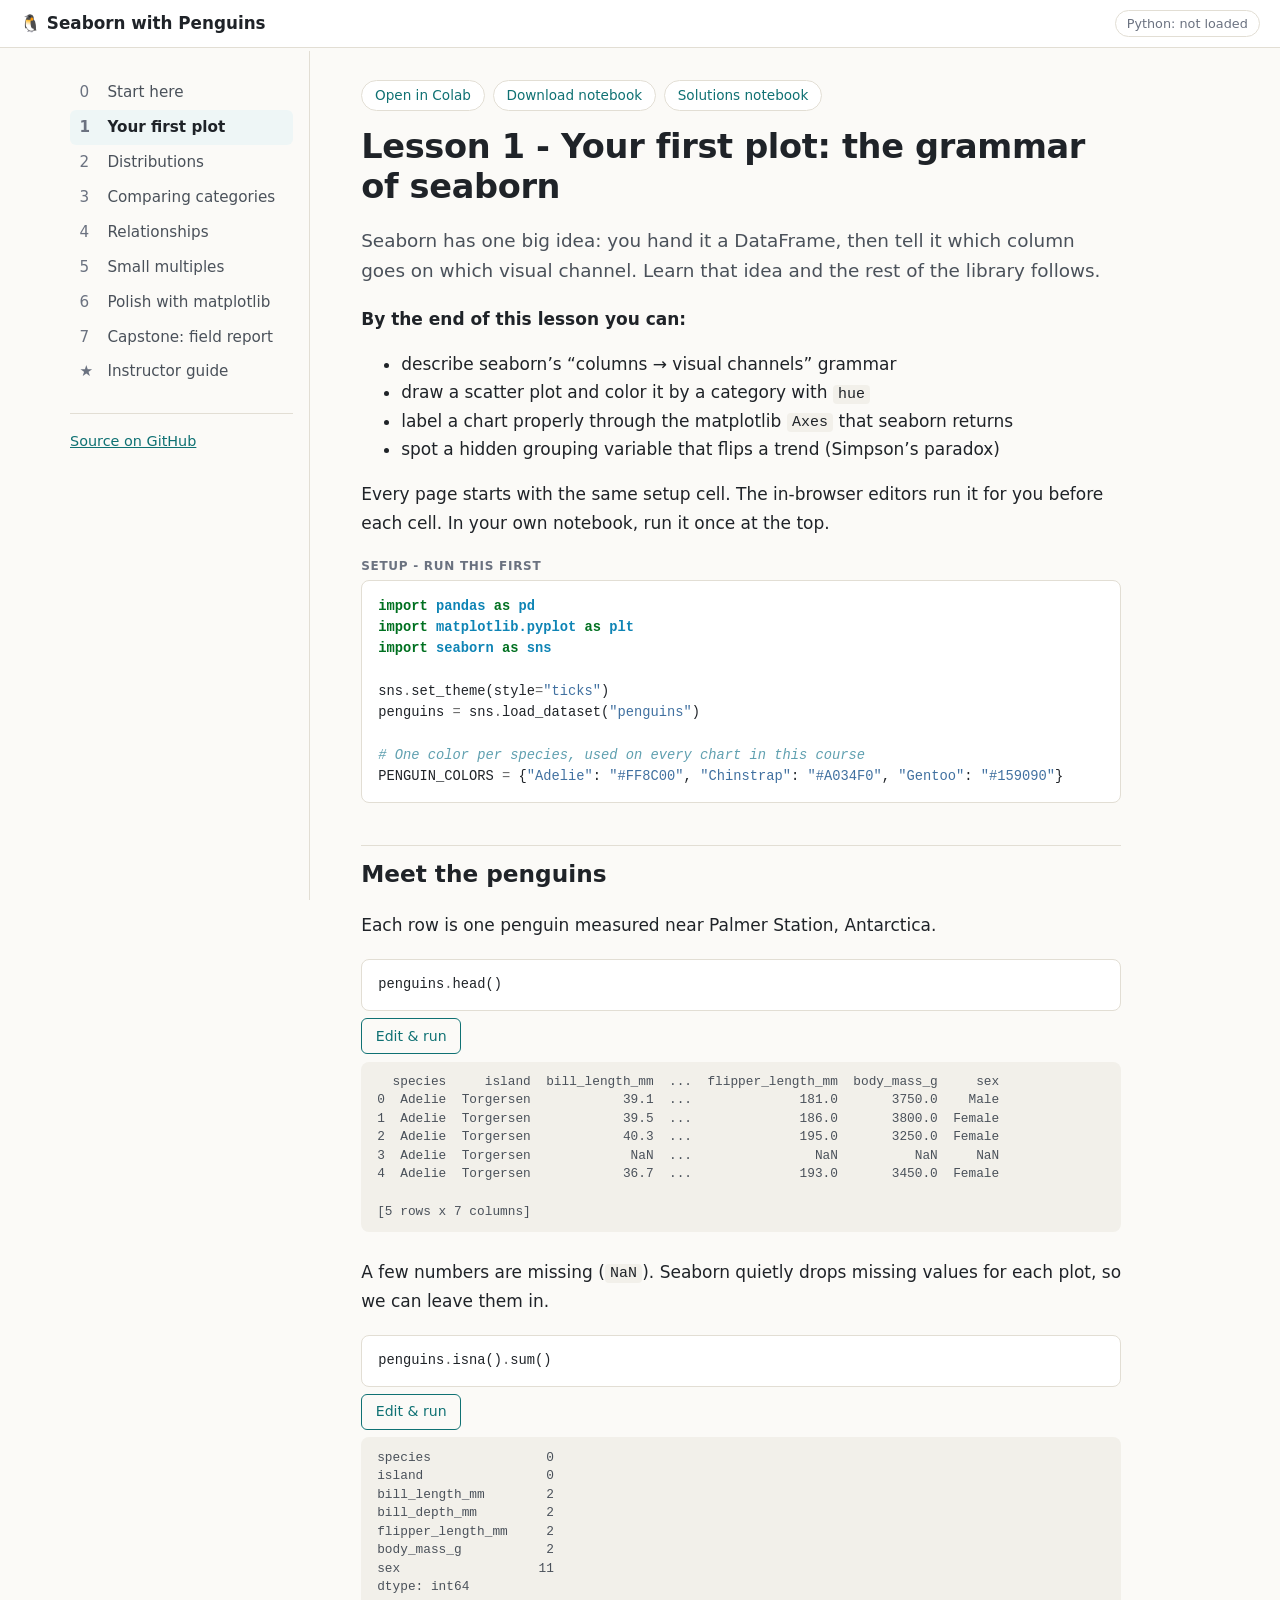
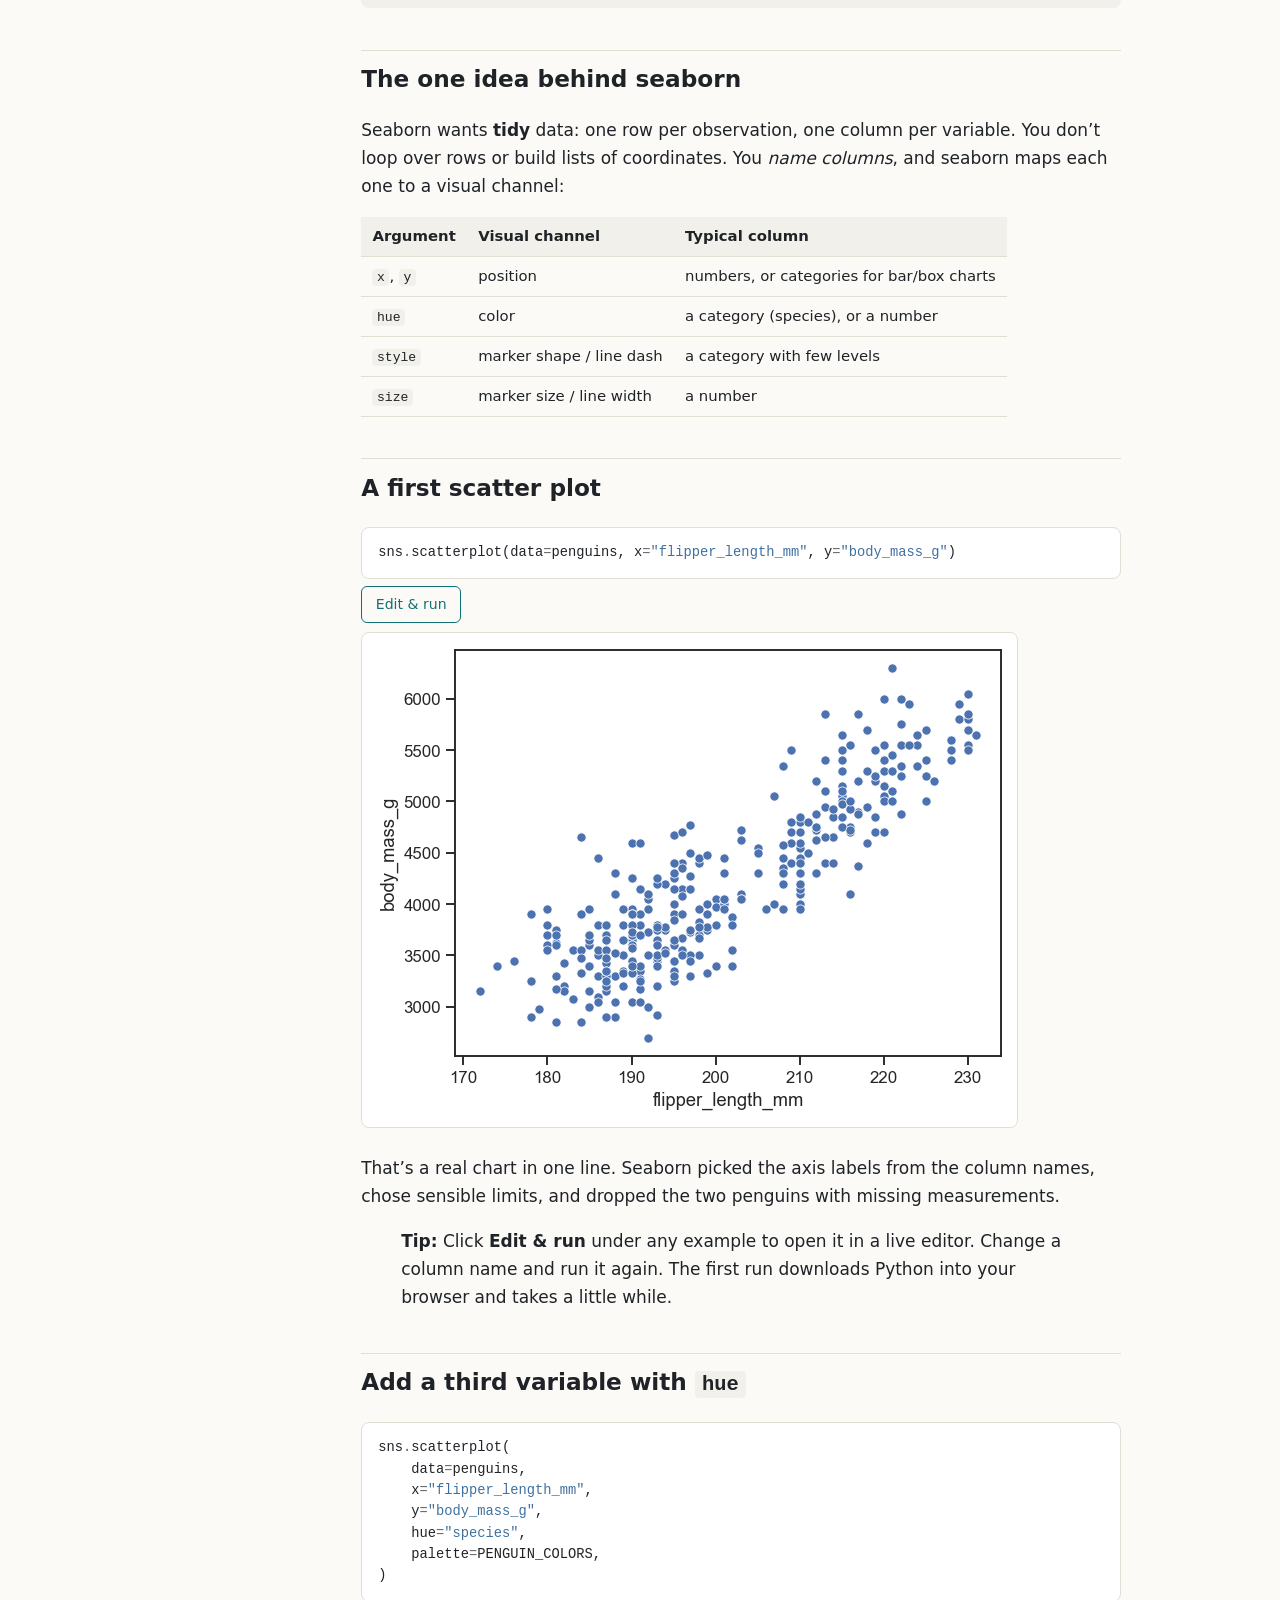
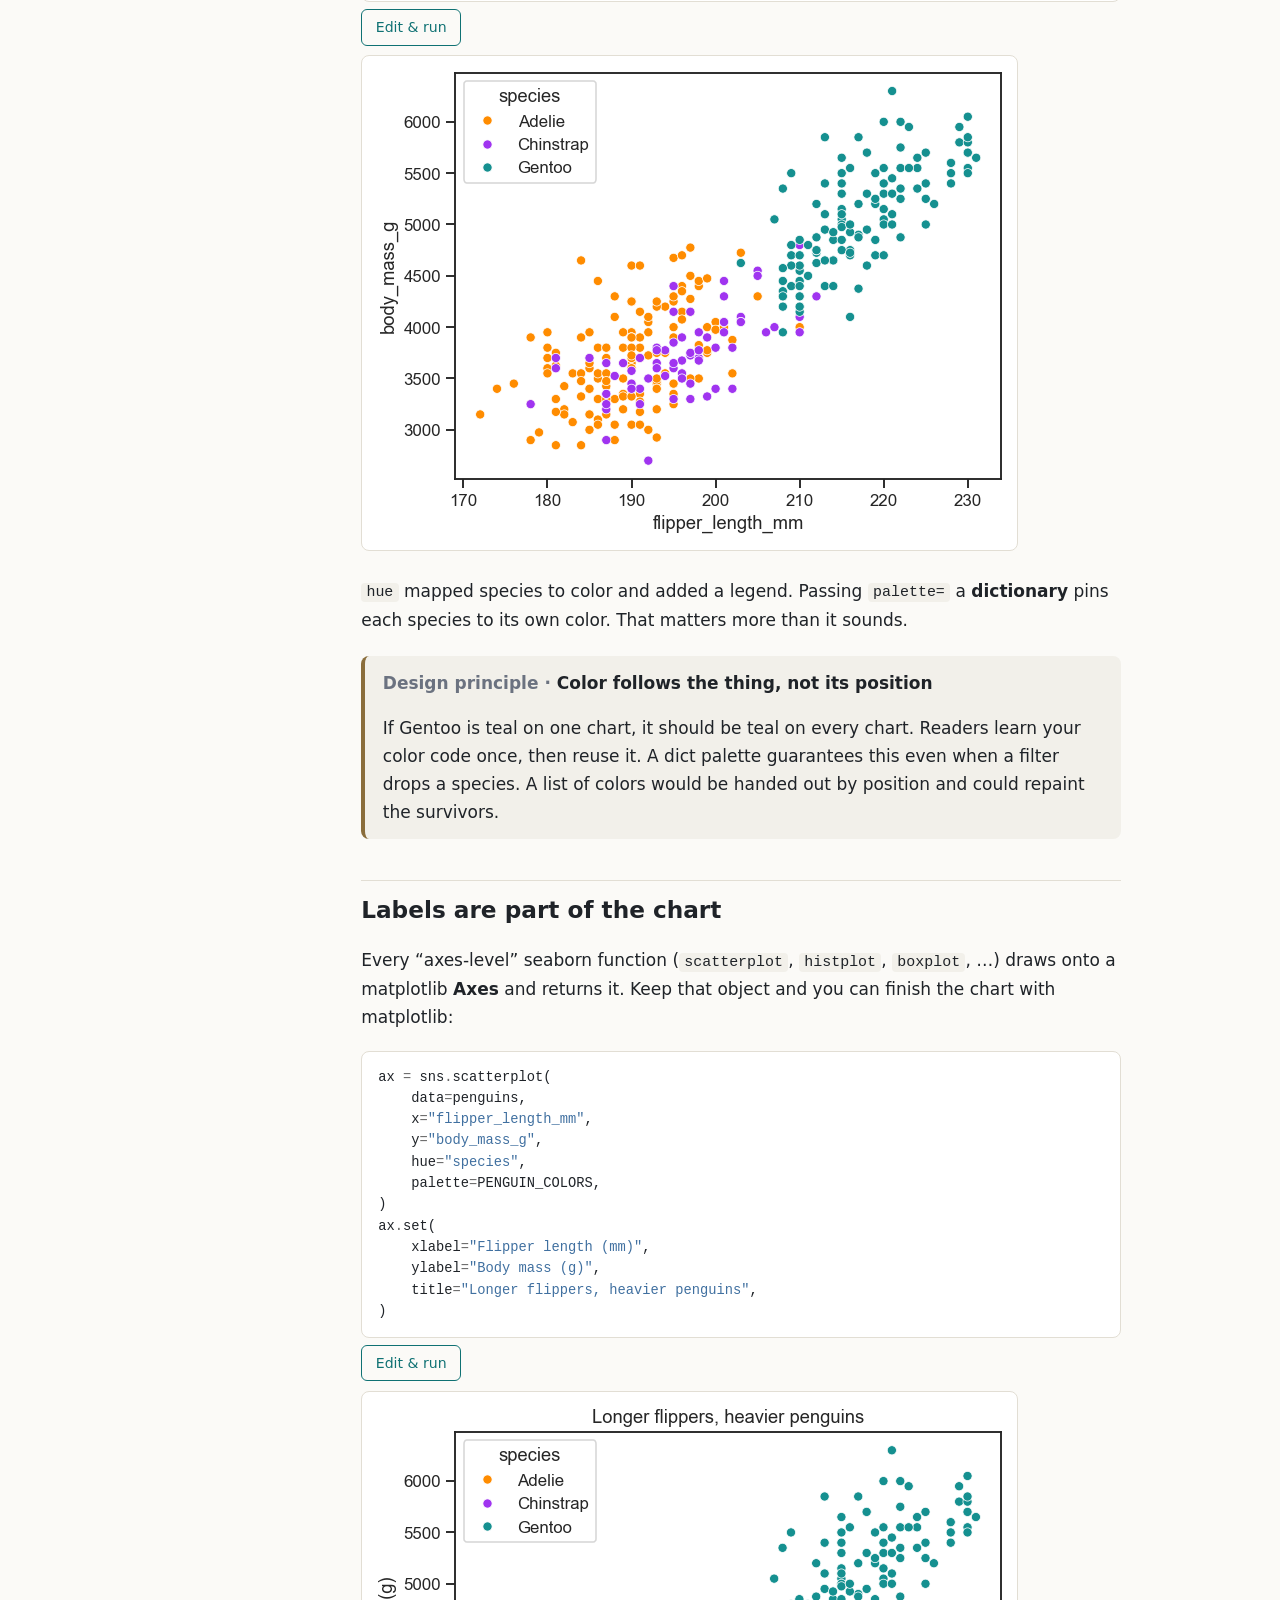
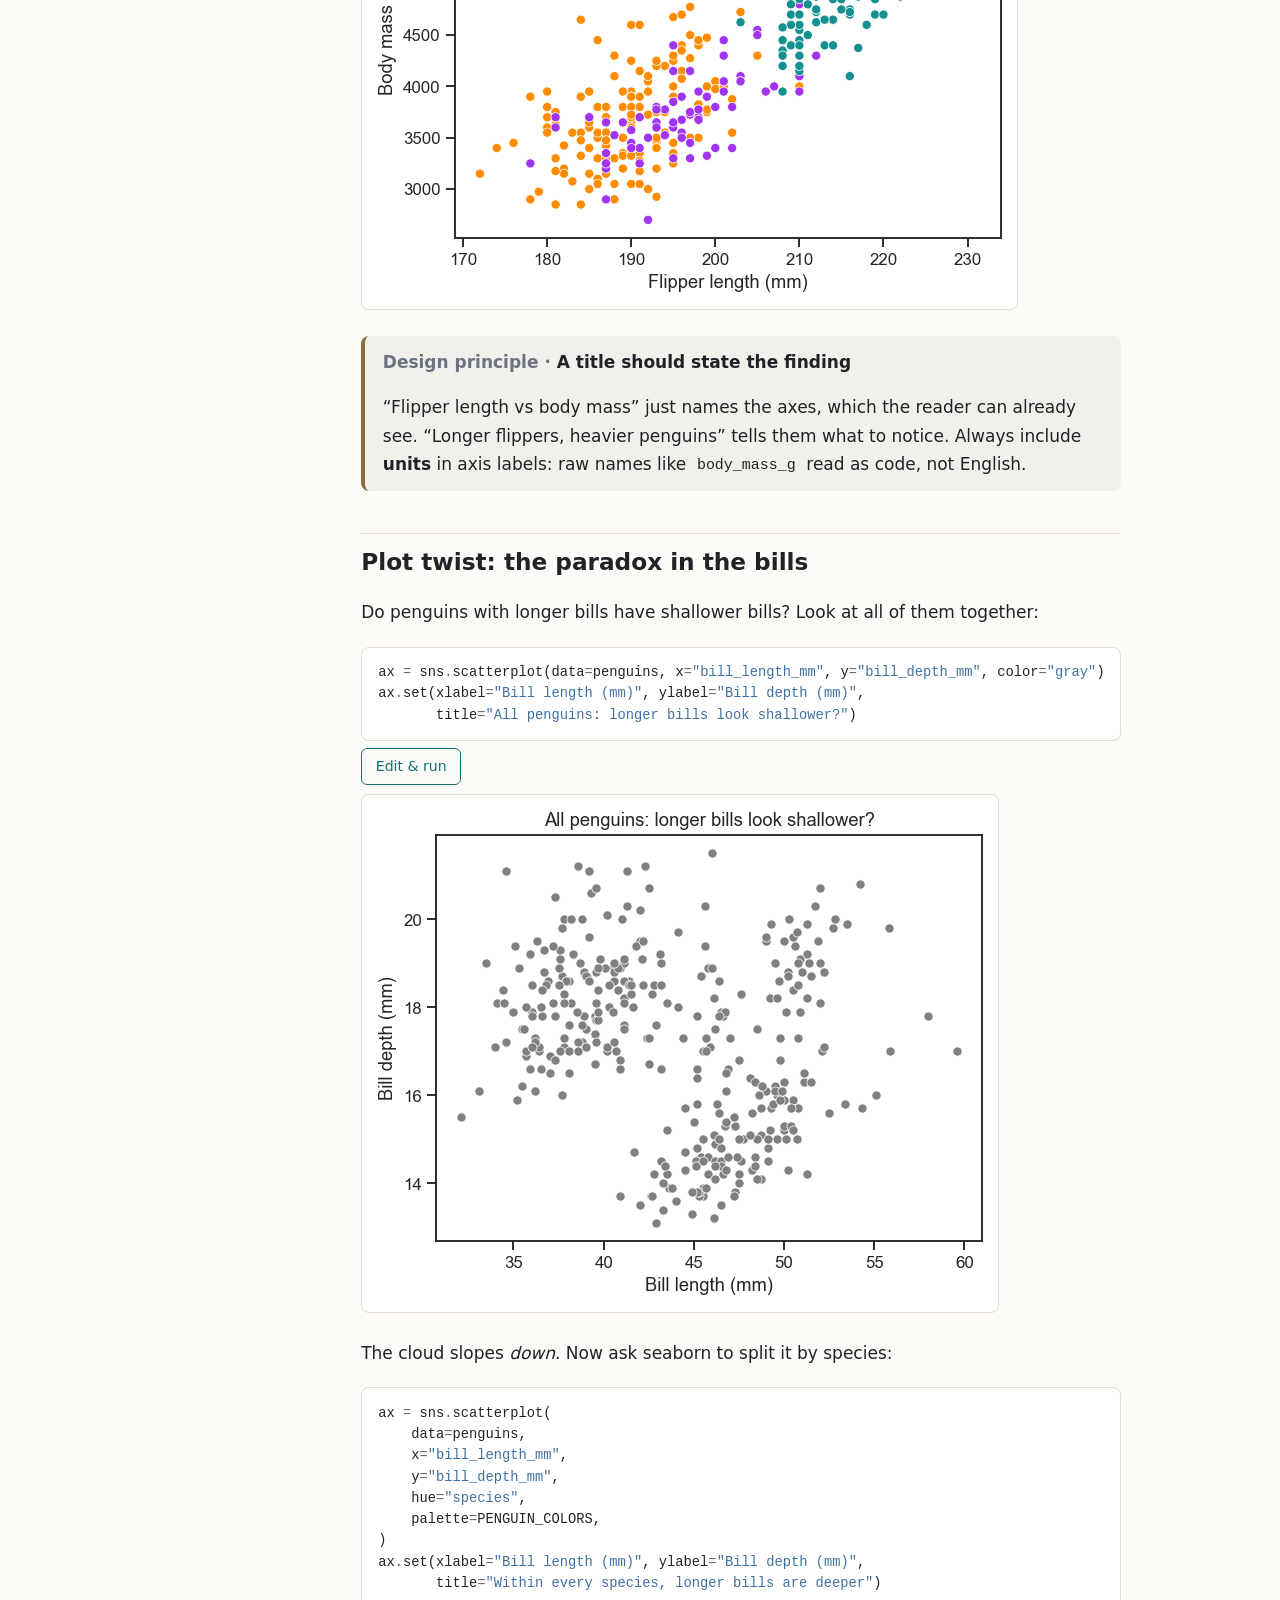
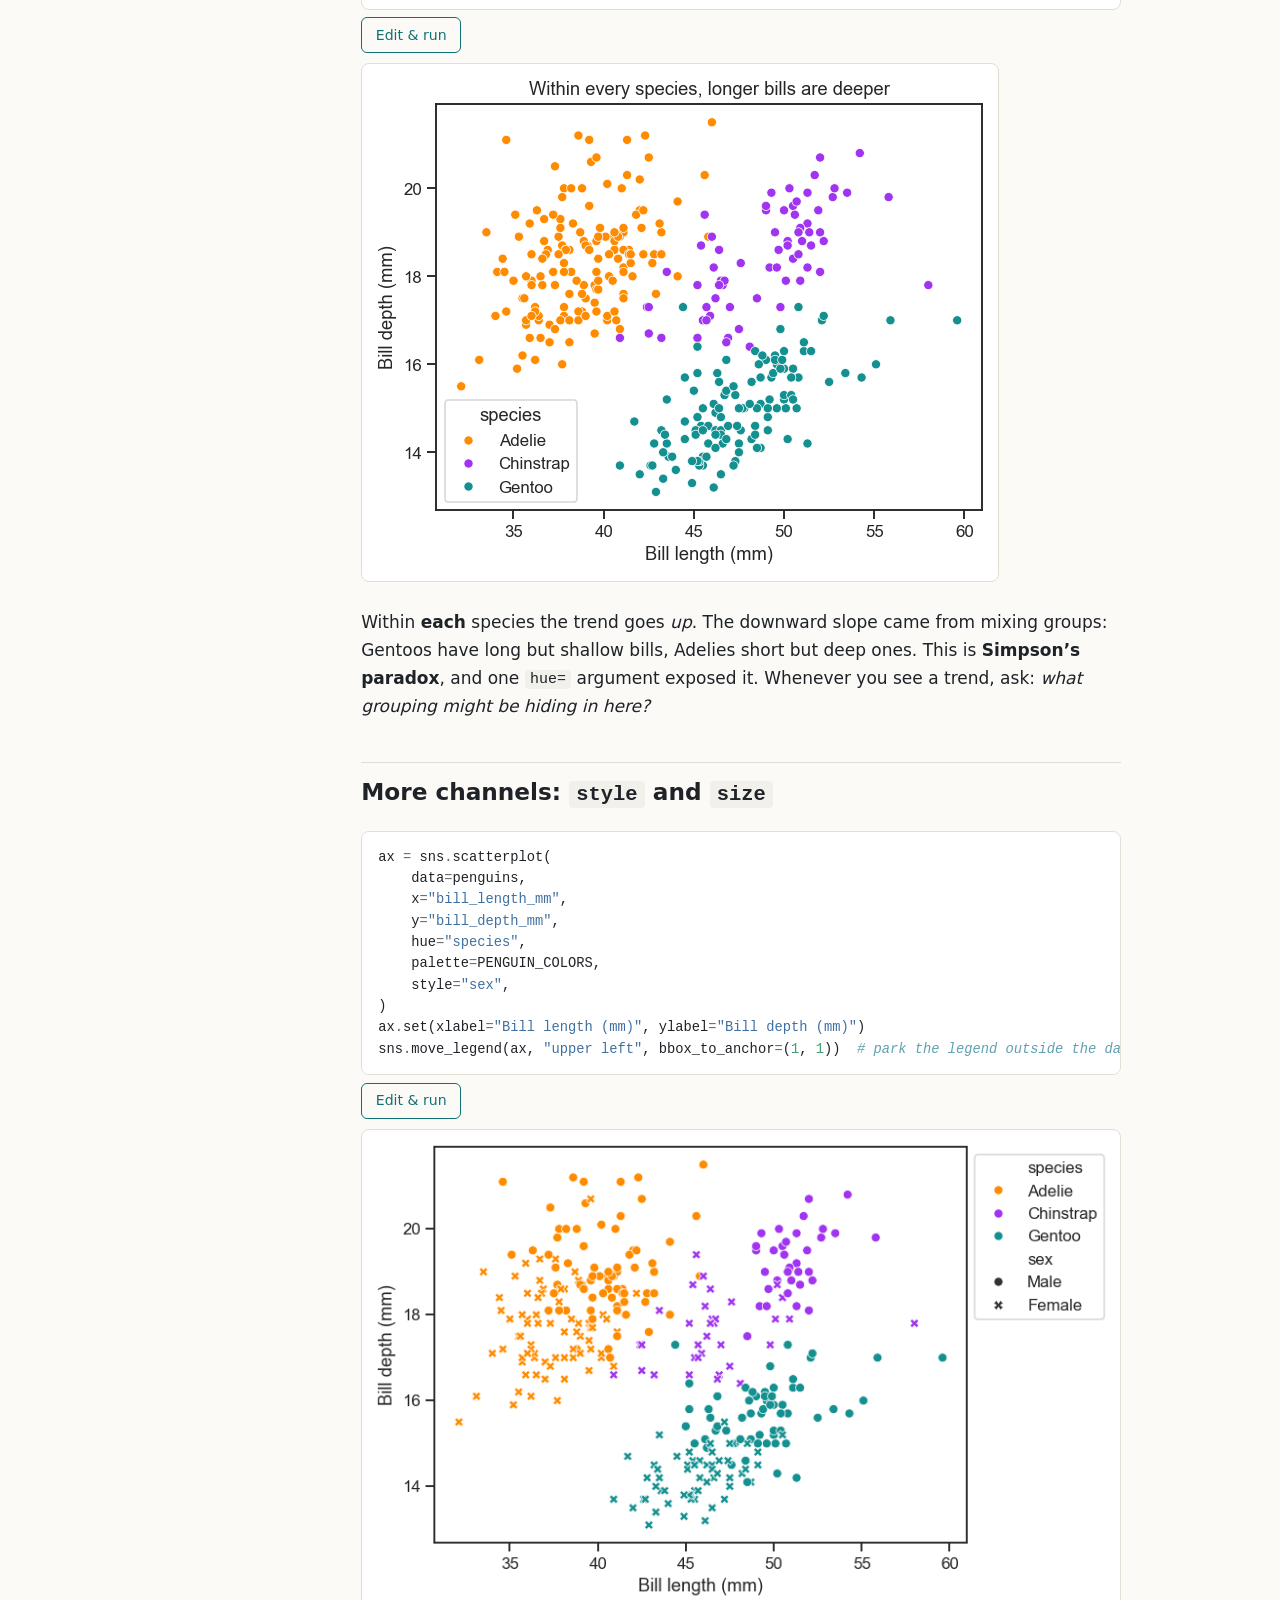
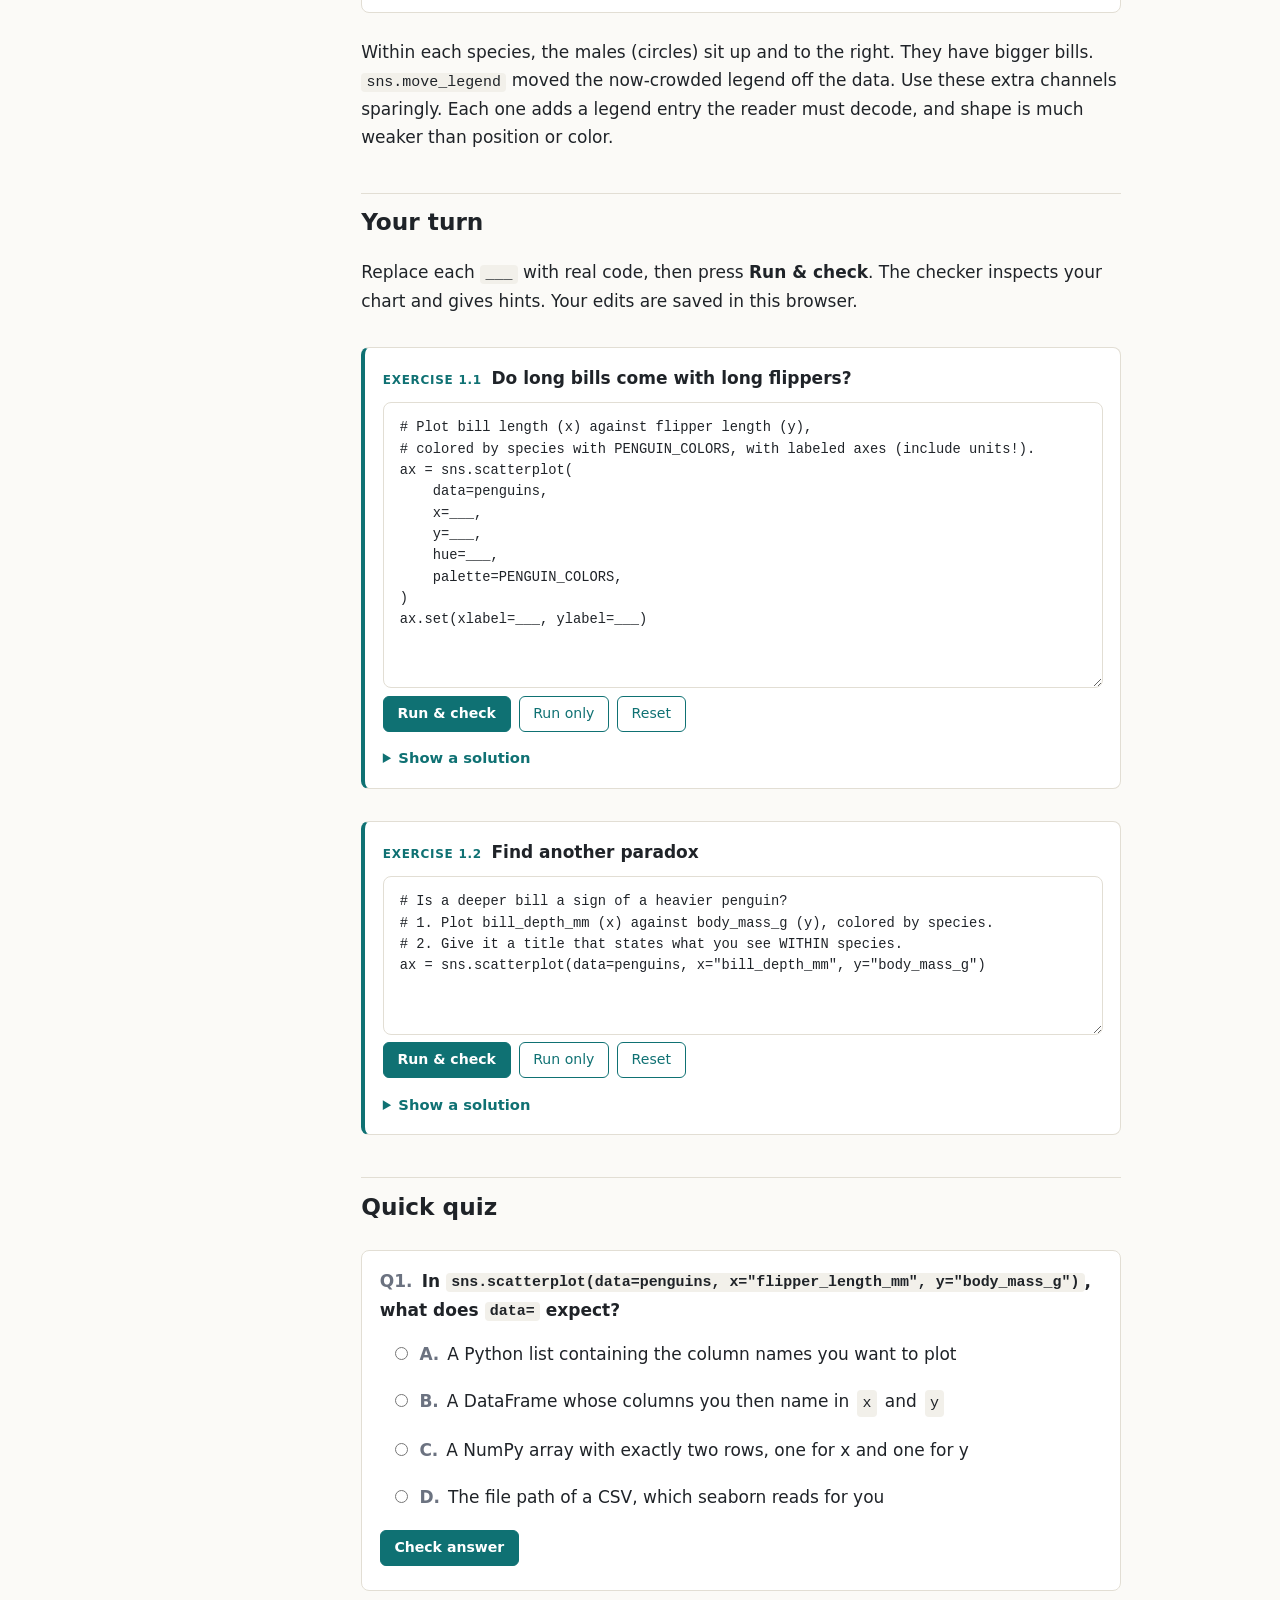
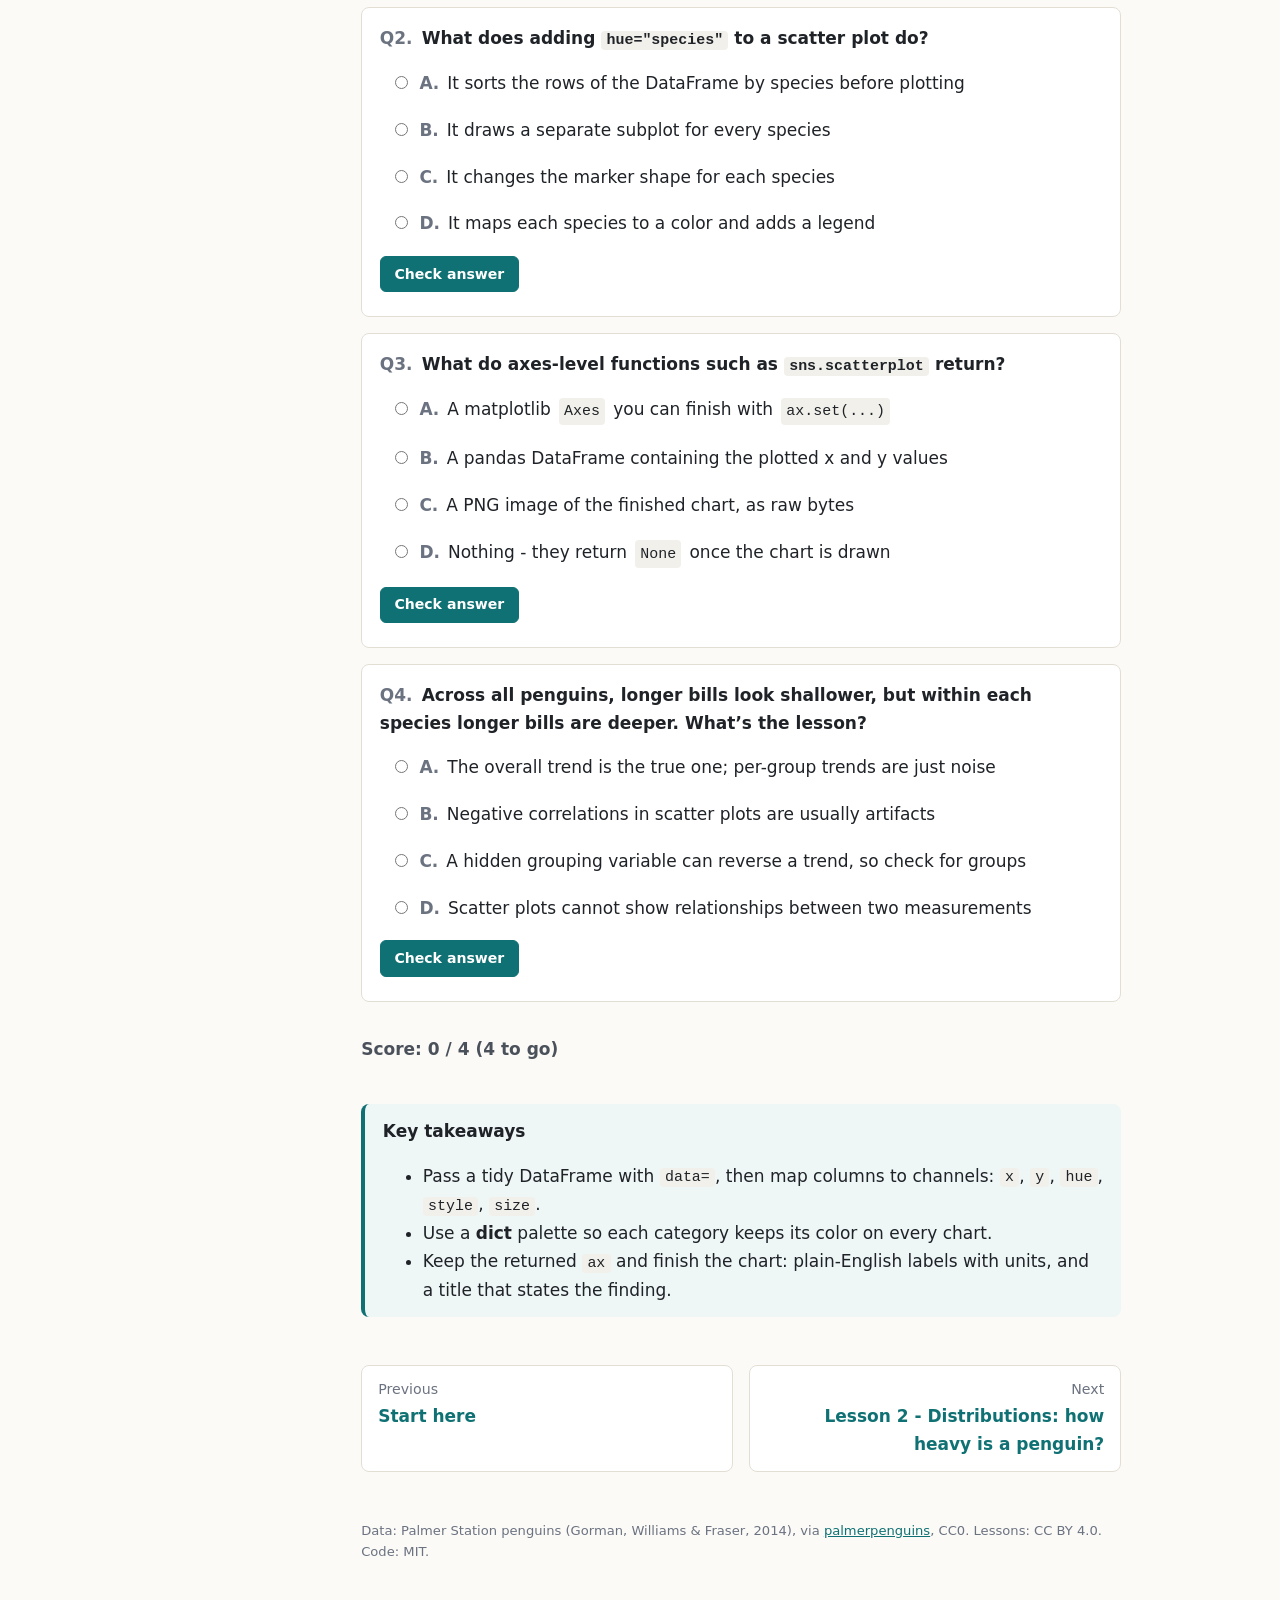
==== docs/01-first-plot.html @ 9489d020 "Seaborn with Penguins: interactive course, assessments and instructor guide - 8 lesson pages (home +" ====
<!doctype html>
<html lang="en">
<head>
<meta charset="utf-8">
<meta name="viewport" content="width=device-width, initial-scale=1">
<title>Lesson 1 - Your first plot: the grammar of seaborn · Seaborn with Penguins</title>
<meta name="description" content="A hands-on, browser-runnable course in seaborn and matplotlib for people who already know Python and pandas.">
<link rel="icon" href="data:image/svg+xml,<svg xmlns='http://www.w3.org/2000/svg' viewBox='0 0 100 100'><text y='.9em' font-size='90'>🐧</text></svg>">
<link rel="stylesheet" href="assets/style.css">
<link rel="stylesheet" href="assets/pygments.css">
</head>
<body data-page="01-first-plot">
<a class="skip-link" href="#main">Skip to content</a>
<header class="topbar">
  <button class="nav-toggle" type="button" aria-controls="sidebar" aria-expanded="false">Menu</button>
  <a class="brand" href="index.html"><span aria-hidden="true">🐧</span> Seaborn with Penguins</a>
  <span class="py-status" data-py-status title="In-browser Python status">Python: not loaded</span>
</header>
<div class="layout">
  <nav class="sidebar" id="sidebar" aria-label="Lessons">
    <ol class="nav-list"><li><a href="index.html" data-page="index"><span class="nav-num">0</span><span class="nav-title">Start here</span></a></li><li><a href="01-first-plot.html" data-page="01-first-plot" aria-current=page><span class="nav-num">1</span><span class="nav-title">Your first plot</span></a></li><li><a href="02-distributions.html" data-page="02-distributions"><span class="nav-num">2</span><span class="nav-title">Distributions</span></a></li><li><a href="03-categories.html" data-page="03-categories"><span class="nav-num">3</span><span class="nav-title">Comparing categories</span></a></li><li><a href="04-relationships.html" data-page="04-relationships"><span class="nav-num">4</span><span class="nav-title">Relationships</span></a></li><li><a href="05-small-multiples.html" data-page="05-small-multiples"><span class="nav-num">5</span><span class="nav-title">Small multiples</span></a></li><li><a href="06-polish.html" data-page="06-polish"><span class="nav-num">6</span><span class="nav-title">Polish with matplotlib</span></a></li><li><a href="07-capstone.html" data-page="07-capstone"><span class="nav-num">7</span><span class="nav-title">Capstone: field report</span></a></li><li><a href="instructor-guide.html" data-page="instructor-guide"><span class="nav-num">★</span><span class="nav-title">Instructor guide</span></a></li></ol>
    <div class="sidebar-foot">
      <a href="https://github.com/maddogdatascience/seaborn-penguins">Source on GitHub</a>
    </div>
  </nav>
  <main id="main" class="content">
    <div class="lesson-tools"><a href="https://colab.research.google.com/github/maddogdatascience/seaborn-penguins/blob/main/docs/notebooks/01-first-plot.ipynb" target="_blank" rel="noopener">Open in Colab</a><a href="notebooks/01-first-plot.ipynb" download>Download notebook</a><a href="notebooks/01-first-plot-solutions.ipynb" download>Solutions notebook</a></div>
    <article>
<h1 id="lesson-1-your-first-plot-the-grammar-of-seaborn">Lesson 1 - Your first plot: the grammar of seaborn</h1>
<p class="lede">Seaborn has one big idea: you hand it a DataFrame, then tell it which column goes on which visual channel. Learn that idea and the rest of the library follows.</p>

<p><strong>By the end of this lesson you can:</strong></p>
<ul>
<li>describe seaborn&rsquo;s &ldquo;columns → visual channels&rdquo; grammar</li>
<li>draw a scatter plot and color it by a category with <code>hue</code></li>
<li>label a chart properly through the matplotlib <code>Axes</code> that seaborn returns</li>
<li>spot a hidden grouping variable that flips a trend (Simpson&rsquo;s paradox)</li>
</ul>
<p>Every page starts with the same setup cell. The in-browser editors run it for you before each cell. In your own notebook, run it once at the top.</p>
<div class="cell cell-setup"><div class="code-label">Setup - run this first</div><div class="highlight"><pre><span></span><span class="kn">import</span><span class="w"> </span><span class="nn">pandas</span><span class="w"> </span><span class="k">as</span><span class="w"> </span><span class="nn">pd</span>
<span class="kn">import</span><span class="w"> </span><span class="nn">matplotlib.pyplot</span><span class="w"> </span><span class="k">as</span><span class="w"> </span><span class="nn">plt</span>
<span class="kn">import</span><span class="w"> </span><span class="nn">seaborn</span><span class="w"> </span><span class="k">as</span><span class="w"> </span><span class="nn">sns</span>

<span class="n">sns</span><span class="o">.</span><span class="n">set_theme</span><span class="p">(</span><span class="n">style</span><span class="o">=</span><span class="s2">&quot;ticks&quot;</span><span class="p">)</span>
<span class="n">penguins</span> <span class="o">=</span> <span class="n">sns</span><span class="o">.</span><span class="n">load_dataset</span><span class="p">(</span><span class="s2">&quot;penguins&quot;</span><span class="p">)</span>

<span class="c1"># One color per species, used on every chart in this course</span>
<span class="n">PENGUIN_COLORS</span> <span class="o">=</span> <span class="p">{</span><span class="s2">&quot;Adelie&quot;</span><span class="p">:</span> <span class="s2">&quot;#FF8C00&quot;</span><span class="p">,</span> <span class="s2">&quot;Chinstrap&quot;</span><span class="p">:</span> <span class="s2">&quot;#A034F0&quot;</span><span class="p">,</span> <span class="s2">&quot;Gentoo&quot;</span><span class="p">:</span> <span class="s2">&quot;#159090&quot;</span><span class="p">}</span>
</pre></div>
</div>
<h2 id="meet-the-penguins">Meet the penguins</h2>
<p>Each row is one penguin measured near Palmer Station, Antarctica.</p>
<div class="cell" data-cell><div class="highlight"><pre><span></span><span class="n">penguins</span><span class="o">.</span><span class="n">head</span><span class="p">()</span>
</pre></div>
<script type="application/json" class="cell-data">{"code": "penguins.head()"}</script><div class="cell-toolbar"><button type="button" class="btn-ghost" data-action="edit" title="Open this example in a live Python editor">Edit &amp; run</button></div><pre class="cell-stdout">  species     island  bill_length_mm  ...  flipper_length_mm  body_mass_g     sex
0  Adelie  Torgersen            39.1  ...              181.0       3750.0    Male
1  Adelie  Torgersen            39.5  ...              186.0       3800.0  Female
2  Adelie  Torgersen            40.3  ...              195.0       3250.0  Female
3  Adelie  Torgersen             NaN  ...                NaN          NaN     NaN
4  Adelie  Torgersen            36.7  ...              193.0       3450.0  Female

[5 rows x 7 columns]</pre><div class="cell-live"></div></div>
<p>A few numbers are missing (<code>NaN</code>). Seaborn quietly drops missing values for each plot, so we can leave them in.</p>
<div class="cell" data-cell><div class="highlight"><pre><span></span><span class="n">penguins</span><span class="o">.</span><span class="n">isna</span><span class="p">()</span><span class="o">.</span><span class="n">sum</span><span class="p">()</span>
</pre></div>
<script type="application/json" class="cell-data">{"code": "penguins.isna().sum()"}</script><div class="cell-toolbar"><button type="button" class="btn-ghost" data-action="edit" title="Open this example in a live Python editor">Edit &amp; run</button></div><pre class="cell-stdout">species               0
island                0
bill_length_mm        2
bill_depth_mm         2
flipper_length_mm     2
body_mass_g           2
sex                  11
dtype: int64</pre><div class="cell-live"></div></div>
<h2 id="the-one-idea-behind-seaborn">The one idea behind seaborn</h2>
<p>Seaborn wants <strong>tidy</strong> data: one row per observation, one column per variable. You don&rsquo;t loop over rows or build lists of coordinates. You <em>name columns</em>, and seaborn maps each one to a visual channel:</p>
<table>
<thead>
<tr>
<th>Argument</th>
<th>Visual channel</th>
<th>Typical column</th>
</tr>
</thead>
<tbody>
<tr>
<td><code>x</code>, <code>y</code></td>
<td>position</td>
<td>numbers, or categories for bar/box charts</td>
</tr>
<tr>
<td><code>hue</code></td>
<td>color</td>
<td>a category (species), or a number</td>
</tr>
<tr>
<td><code>style</code></td>
<td>marker shape / line dash</td>
<td>a category with few levels</td>
</tr>
<tr>
<td><code>size</code></td>
<td>marker size / line width</td>
<td>a number</td>
</tr>
</tbody>
</table>
<h2 id="a-first-scatter-plot">A first scatter plot</h2>
<div class="cell" data-cell><div class="highlight"><pre><span></span><span class="n">sns</span><span class="o">.</span><span class="n">scatterplot</span><span class="p">(</span><span class="n">data</span><span class="o">=</span><span class="n">penguins</span><span class="p">,</span> <span class="n">x</span><span class="o">=</span><span class="s2">&quot;flipper_length_mm&quot;</span><span class="p">,</span> <span class="n">y</span><span class="o">=</span><span class="s2">&quot;body_mass_g&quot;</span><span class="p">)</span>
</pre></div>
<script type="application/json" class="cell-data">{"code": "sns.scatterplot(data=penguins, x=\"flipper_length_mm\", y=\"body_mass_g\")"}</script><div class="cell-toolbar"><button type="button" class="btn-ghost" data-action="edit" title="Open this example in a live Python editor">Edit &amp; run</button></div><figure class="cell-figure"><img src="img/01-scatter-basic.png" alt="Scatter plot of flipper length versus body mass for 342 penguins, showing a strong upward trend." loading="lazy"></figure><div class="cell-live"></div></div>
<p>That&rsquo;s a real chart in one line. Seaborn picked the axis labels from the column names, chose sensible limits, and dropped the two penguins with missing measurements.</p>
<blockquote>
<p><strong>Tip:</strong> Click <strong>Edit &amp; run</strong> under any example to open it in a live editor. Change a column name and run it again. The first run downloads Python into your browser and takes a little while.</p>
</blockquote>
<h2 id="add-a-third-variable-with-hue">Add a third variable with <code>hue</code></h2>
<div class="cell" data-cell><div class="highlight"><pre><span></span><span class="n">sns</span><span class="o">.</span><span class="n">scatterplot</span><span class="p">(</span>
    <span class="n">data</span><span class="o">=</span><span class="n">penguins</span><span class="p">,</span>
    <span class="n">x</span><span class="o">=</span><span class="s2">&quot;flipper_length_mm&quot;</span><span class="p">,</span>
    <span class="n">y</span><span class="o">=</span><span class="s2">&quot;body_mass_g&quot;</span><span class="p">,</span>
    <span class="n">hue</span><span class="o">=</span><span class="s2">&quot;species&quot;</span><span class="p">,</span>
    <span class="n">palette</span><span class="o">=</span><span class="n">PENGUIN_COLORS</span><span class="p">,</span>
<span class="p">)</span>
</pre></div>
<script type="application/json" class="cell-data">{"code": "sns.scatterplot(\n    data=penguins,\n    x=\"flipper_length_mm\",\n    y=\"body_mass_g\",\n    hue=\"species\",\n    palette=PENGUIN_COLORS,\n)"}</script><div class="cell-toolbar"><button type="button" class="btn-ghost" data-action="edit" title="Open this example in a live Python editor">Edit &amp; run</button></div><figure class="cell-figure"><img src="img/01-scatter-hue.png" alt="The same scatter plot with points colored by species: Gentoo penguins form a separate cluster of long-flippered, heavy birds." loading="lazy"></figure><div class="cell-live"></div></div>
<p><code>hue</code> mapped species to color and added a legend. Passing <code>palette=</code> a <strong>dictionary</strong> pins each species to its own color. That matters more than it sounds.</p>
<div class="admonition few">
<p class="admonition-title">Color follows the thing, not its position</p>
<p>If Gentoo is teal on one chart, it should be teal on every chart. Readers learn your color code once, then reuse it. A dict palette guarantees this even when a filter drops a species. A list of colors would be handed out by position and could repaint the survivors.</p>
</div>
<h2 id="labels-are-part-of-the-chart">Labels are part of the chart</h2>
<p>Every &ldquo;axes-level&rdquo; seaborn function (<code>scatterplot</code>, <code>histplot</code>, <code>boxplot</code>, &hellip;) draws onto a matplotlib <strong>Axes</strong> and returns it. Keep that object and you can finish the chart with matplotlib:</p>
<div class="cell" data-cell><div class="highlight"><pre><span></span><span class="n">ax</span> <span class="o">=</span> <span class="n">sns</span><span class="o">.</span><span class="n">scatterplot</span><span class="p">(</span>
    <span class="n">data</span><span class="o">=</span><span class="n">penguins</span><span class="p">,</span>
    <span class="n">x</span><span class="o">=</span><span class="s2">&quot;flipper_length_mm&quot;</span><span class="p">,</span>
    <span class="n">y</span><span class="o">=</span><span class="s2">&quot;body_mass_g&quot;</span><span class="p">,</span>
    <span class="n">hue</span><span class="o">=</span><span class="s2">&quot;species&quot;</span><span class="p">,</span>
    <span class="n">palette</span><span class="o">=</span><span class="n">PENGUIN_COLORS</span><span class="p">,</span>
<span class="p">)</span>
<span class="n">ax</span><span class="o">.</span><span class="n">set</span><span class="p">(</span>
    <span class="n">xlabel</span><span class="o">=</span><span class="s2">&quot;Flipper length (mm)&quot;</span><span class="p">,</span>
    <span class="n">ylabel</span><span class="o">=</span><span class="s2">&quot;Body mass (g)&quot;</span><span class="p">,</span>
    <span class="n">title</span><span class="o">=</span><span class="s2">&quot;Longer flippers, heavier penguins&quot;</span><span class="p">,</span>
<span class="p">)</span>
</pre></div>
<script type="application/json" class="cell-data">{"code": "ax = sns.scatterplot(\n    data=penguins,\n    x=\"flipper_length_mm\",\n    y=\"body_mass_g\",\n    hue=\"species\",\n    palette=PENGUIN_COLORS,\n)\nax.set(\n    xlabel=\"Flipper length (mm)\",\n    ylabel=\"Body mass (g)\",\n    title=\"Longer flippers, heavier penguins\",\n)"}</script><div class="cell-toolbar"><button type="button" class="btn-ghost" data-action="edit" title="Open this example in a live Python editor">Edit &amp; run</button></div><figure class="cell-figure"><img src="img/01-scatter-labeled.png" alt="Labeled scatter plot titled &#x27;Longer flippers, heavier penguins&#x27; with axis labels including units." loading="lazy"></figure><div class="cell-live"></div></div>
<div class="admonition few">
<p class="admonition-title">A title should state the finding</p>
<p>&ldquo;Flipper length vs body mass&rdquo; just names the axes, which the reader can already see. &ldquo;Longer flippers, heavier penguins&rdquo; tells them what to notice. Always include <strong>units</strong> in axis labels: raw names like <code>body_mass_g</code> read as code, not English.</p>
</div>
<h2 id="plot-twist-the-paradox-in-the-bills">Plot twist: the paradox in the bills</h2>
<p>Do penguins with longer bills have shallower bills? Look at all of them together:</p>
<div class="cell" data-cell><div class="highlight"><pre><span></span><span class="n">ax</span> <span class="o">=</span> <span class="n">sns</span><span class="o">.</span><span class="n">scatterplot</span><span class="p">(</span><span class="n">data</span><span class="o">=</span><span class="n">penguins</span><span class="p">,</span> <span class="n">x</span><span class="o">=</span><span class="s2">&quot;bill_length_mm&quot;</span><span class="p">,</span> <span class="n">y</span><span class="o">=</span><span class="s2">&quot;bill_depth_mm&quot;</span><span class="p">,</span> <span class="n">color</span><span class="o">=</span><span class="s2">&quot;gray&quot;</span><span class="p">)</span>
<span class="n">ax</span><span class="o">.</span><span class="n">set</span><span class="p">(</span><span class="n">xlabel</span><span class="o">=</span><span class="s2">&quot;Bill length (mm)&quot;</span><span class="p">,</span> <span class="n">ylabel</span><span class="o">=</span><span class="s2">&quot;Bill depth (mm)&quot;</span><span class="p">,</span>
       <span class="n">title</span><span class="o">=</span><span class="s2">&quot;All penguins: longer bills look shallower?&quot;</span><span class="p">)</span>
</pre></div>
<script type="application/json" class="cell-data">{"code": "ax = sns.scatterplot(data=penguins, x=\"bill_length_mm\", y=\"bill_depth_mm\", color=\"gray\")\nax.set(xlabel=\"Bill length (mm)\", ylabel=\"Bill depth (mm)\",\n       title=\"All penguins: longer bills look shallower?\")"}</script><div class="cell-toolbar"><button type="button" class="btn-ghost" data-action="edit" title="Open this example in a live Python editor">Edit &amp; run</button></div><figure class="cell-figure"><img src="img/01-bills-overall.png" alt="Scatter of bill length versus bill depth for all penguins in one color; the cloud slopes slightly downward." loading="lazy"></figure><div class="cell-live"></div></div>
<p>The cloud slopes <em>down</em>. Now ask seaborn to split it by species:</p>
<div class="cell" data-cell><div class="highlight"><pre><span></span><span class="n">ax</span> <span class="o">=</span> <span class="n">sns</span><span class="o">.</span><span class="n">scatterplot</span><span class="p">(</span>
    <span class="n">data</span><span class="o">=</span><span class="n">penguins</span><span class="p">,</span>
    <span class="n">x</span><span class="o">=</span><span class="s2">&quot;bill_length_mm&quot;</span><span class="p">,</span>
    <span class="n">y</span><span class="o">=</span><span class="s2">&quot;bill_depth_mm&quot;</span><span class="p">,</span>
    <span class="n">hue</span><span class="o">=</span><span class="s2">&quot;species&quot;</span><span class="p">,</span>
    <span class="n">palette</span><span class="o">=</span><span class="n">PENGUIN_COLORS</span><span class="p">,</span>
<span class="p">)</span>
<span class="n">ax</span><span class="o">.</span><span class="n">set</span><span class="p">(</span><span class="n">xlabel</span><span class="o">=</span><span class="s2">&quot;Bill length (mm)&quot;</span><span class="p">,</span> <span class="n">ylabel</span><span class="o">=</span><span class="s2">&quot;Bill depth (mm)&quot;</span><span class="p">,</span>
       <span class="n">title</span><span class="o">=</span><span class="s2">&quot;Within every species, longer bills are deeper&quot;</span><span class="p">)</span>
</pre></div>
<script type="application/json" class="cell-data">{"code": "ax = sns.scatterplot(\n    data=penguins,\n    x=\"bill_length_mm\",\n    y=\"bill_depth_mm\",\n    hue=\"species\",\n    palette=PENGUIN_COLORS,\n)\nax.set(xlabel=\"Bill length (mm)\", ylabel=\"Bill depth (mm)\",\n       title=\"Within every species, longer bills are deeper\")"}</script><div class="cell-toolbar"><button type="button" class="btn-ghost" data-action="edit" title="Open this example in a live Python editor">Edit &amp; run</button></div><figure class="cell-figure"><img src="img/01-bills-species.png" alt="The same bill scatter colored by species: within each of the three species, longer bills are deeper - the trend reverses." loading="lazy"></figure><div class="cell-live"></div></div>
<p>Within <strong>each</strong> species the trend goes <em>up</em>. The downward slope came from mixing groups: Gentoos have long but shallow bills, Adelies short but deep ones. This is <strong>Simpson&rsquo;s paradox</strong>, and one <code>hue=</code> argument exposed it. Whenever you see a trend, ask: <em>what grouping might be hiding in here?</em></p>
<h2 id="more-channels-style-and-size">More channels: <code>style</code> and <code>size</code></h2>
<div class="cell" data-cell><div class="highlight"><pre><span></span><span class="n">ax</span> <span class="o">=</span> <span class="n">sns</span><span class="o">.</span><span class="n">scatterplot</span><span class="p">(</span>
    <span class="n">data</span><span class="o">=</span><span class="n">penguins</span><span class="p">,</span>
    <span class="n">x</span><span class="o">=</span><span class="s2">&quot;bill_length_mm&quot;</span><span class="p">,</span>
    <span class="n">y</span><span class="o">=</span><span class="s2">&quot;bill_depth_mm&quot;</span><span class="p">,</span>
    <span class="n">hue</span><span class="o">=</span><span class="s2">&quot;species&quot;</span><span class="p">,</span>
    <span class="n">palette</span><span class="o">=</span><span class="n">PENGUIN_COLORS</span><span class="p">,</span>
    <span class="n">style</span><span class="o">=</span><span class="s2">&quot;sex&quot;</span><span class="p">,</span>
<span class="p">)</span>
<span class="n">ax</span><span class="o">.</span><span class="n">set</span><span class="p">(</span><span class="n">xlabel</span><span class="o">=</span><span class="s2">&quot;Bill length (mm)&quot;</span><span class="p">,</span> <span class="n">ylabel</span><span class="o">=</span><span class="s2">&quot;Bill depth (mm)&quot;</span><span class="p">)</span>
<span class="n">sns</span><span class="o">.</span><span class="n">move_legend</span><span class="p">(</span><span class="n">ax</span><span class="p">,</span> <span class="s2">&quot;upper left&quot;</span><span class="p">,</span> <span class="n">bbox_to_anchor</span><span class="o">=</span><span class="p">(</span><span class="mi">1</span><span class="p">,</span> <span class="mi">1</span><span class="p">))</span>  <span class="c1"># park the legend outside the data</span>
</pre></div>
<script type="application/json" class="cell-data">{"code": "ax = sns.scatterplot(\n    data=penguins,\n    x=\"bill_length_mm\",\n    y=\"bill_depth_mm\",\n    hue=\"species\",\n    palette=PENGUIN_COLORS,\n    style=\"sex\",\n)\nax.set(xlabel=\"Bill length (mm)\", ylabel=\"Bill depth (mm)\")\nsns.move_legend(ax, \"upper left\", bbox_to_anchor=(1, 1))  # park the legend outside the data"}</script><div class="cell-toolbar"><button type="button" class="btn-ghost" data-action="edit" title="Open this example in a live Python editor">Edit &amp; run</button></div><figure class="cell-figure"><img src="img/01-scatter-style.png" alt="Bill scatter colored by species with circle markers for female and cross markers for male penguins." loading="lazy"></figure><div class="cell-live"></div></div>
<p>Within each species, the males (circles) sit up and to the right. They have bigger bills. <code>sns.move_legend</code> moved the now-crowded legend off the data. Use these extra channels sparingly. Each one adds a legend entry the reader must decode, and shape is much weaker than position or color.</p>
<h2 id="your-turn">Your turn</h2>
<p>Replace each <code>___</code> with real code, then press <strong>Run &amp; check</strong>. The checker inspects your chart and gives hints. Your edits are saved in this browser.</p>

<div class="exercise" id="ex-1.1" data-exercise>
  <div class="exercise-head"><span class="exercise-tag">Exercise 1.1</span>
    <span class="exercise-title">Do long bills come with long flippers?</span></div>
  <textarea class="cell-editor" rows="12" spellcheck="false" autocapitalize="off"
    aria-label="Code editor for exercise 1.1"># Plot bill length (x) against flipper length (y),
# colored by species with PENGUIN_COLORS, with labeled axes (include units!).
ax = sns.scatterplot(
    data=penguins,
    x=___,
    y=___,
    hue=___,
    palette=PENGUIN_COLORS,
)
ax.set(xlabel=___, ylabel=___)</textarea>
  <div class="cell-toolbar">
    <button type="button" class="btn-primary" data-action="check">Run &amp; check</button>
    <button type="button" class="btn-ghost" data-action="run">Run only</button>
    <button type="button" class="btn-ghost" data-action="reset">Reset</button>
  </div>
  <div class="cell-live"></div>
  <details class="solution"><summary>Show a solution</summary>
    <div class="highlight"><pre><span></span><span class="n">ax</span> <span class="o">=</span> <span class="n">sns</span><span class="o">.</span><span class="n">scatterplot</span><span class="p">(</span>
    <span class="n">data</span><span class="o">=</span><span class="n">penguins</span><span class="p">,</span>
    <span class="n">x</span><span class="o">=</span><span class="s2">&quot;bill_length_mm&quot;</span><span class="p">,</span>
    <span class="n">y</span><span class="o">=</span><span class="s2">&quot;flipper_length_mm&quot;</span><span class="p">,</span>
    <span class="n">hue</span><span class="o">=</span><span class="s2">&quot;species&quot;</span><span class="p">,</span>
    <span class="n">palette</span><span class="o">=</span><span class="n">PENGUIN_COLORS</span><span class="p">,</span>
<span class="p">)</span>
<span class="n">ax</span><span class="o">.</span><span class="n">set</span><span class="p">(</span><span class="n">xlabel</span><span class="o">=</span><span class="s2">&quot;Bill length (mm)&quot;</span><span class="p">,</span> <span class="n">ylabel</span><span class="o">=</span><span class="s2">&quot;Flipper length (mm)&quot;</span><span class="p">)</span>
</pre></div>
<figure class="cell-figure"><img src="img/sol-1.1.png" alt="Solution chart for exercise 1.1" loading="lazy"></figure>
    <button type="button" class="btn-ghost" data-action="load-solution">Load solution into editor</button>
  </details>
  <script type="application/json" class="cell-data">{"starter": "# Plot bill length (x) against flipper length (y),\n# colored by species with PENGUIN_COLORS, with labeled axes (include units!).\nax = sns.scatterplot(\n    data=penguins,\n    x=___,\n    y=___,\n    hue=___,\n    palette=PENGUIN_COLORS,\n)\nax.set(xlabel=___, ylabel=___)", "solution": "ax = sns.scatterplot(\n    data=penguins,\n    x=\"bill_length_mm\",\n    y=\"flipper_length_mm\",\n    hue=\"species\",\n    palette=PENGUIN_COLORS,\n)\nax.set(xlabel=\"Bill length (mm)\", ylabel=\"Flipper length (mm)\")", "check": "ax = chart_axes()[0]\npts = points(ax)\nassert abs(pts[:, 0].mean() - penguins[\"bill_length_mm\"].mean()) < 0.5, \"x should be the bill_length_mm column.\"\nassert abs(pts[:, 1].mean() - penguins[\"flipper_length_mm\"].mean()) < 0.5, \"y should be the flipper_length_mm column.\"\nassert {\"Adelie\", \"Chinstrap\", \"Gentoo\"} <= set(legend_labels(ax)), \"Color the points by species with hue='species'.\"\nassert near_color(PENGUIN_COLORS[\"Gentoo\"], colors_used(ax)), \"Use palette=PENGUIN_COLORS so species keep their colors.\"\nassert \"_\" not in ax.get_xlabel() and \"_\" not in ax.get_ylabel(), \"Write the axis labels in plain English, e.g. 'Bill length (mm)'.\"\nassert \"mm\" in ax.get_xlabel() and \"mm\" in ax.get_ylabel(), \"Include the units (mm) in both axis labels.\"\nprint(\"Bills and flippers grow together, and each species has its own cluster.\")"}</script>
</div>



<div class="exercise" id="ex-1.2" data-exercise>
  <div class="exercise-head"><span class="exercise-tag">Exercise 1.2</span>
    <span class="exercise-title">Find another paradox</span></div>
  <textarea class="cell-editor" rows="6" spellcheck="false" autocapitalize="off"
    aria-label="Code editor for exercise 1.2"># Is a deeper bill a sign of a heavier penguin?
# 1. Plot bill_depth_mm (x) against body_mass_g (y), colored by species.
# 2. Give it a title that states what you see WITHIN species.
ax = sns.scatterplot(data=penguins, x=&quot;bill_depth_mm&quot;, y=&quot;body_mass_g&quot;)</textarea>
  <div class="cell-toolbar">
    <button type="button" class="btn-primary" data-action="check">Run &amp; check</button>
    <button type="button" class="btn-ghost" data-action="run">Run only</button>
    <button type="button" class="btn-ghost" data-action="reset">Reset</button>
  </div>
  <div class="cell-live"></div>
  <details class="solution"><summary>Show a solution</summary>
    <div class="highlight"><pre><span></span><span class="n">ax</span> <span class="o">=</span> <span class="n">sns</span><span class="o">.</span><span class="n">scatterplot</span><span class="p">(</span>
    <span class="n">data</span><span class="o">=</span><span class="n">penguins</span><span class="p">,</span>
    <span class="n">x</span><span class="o">=</span><span class="s2">&quot;bill_depth_mm&quot;</span><span class="p">,</span>
    <span class="n">y</span><span class="o">=</span><span class="s2">&quot;body_mass_g&quot;</span><span class="p">,</span>
    <span class="n">hue</span><span class="o">=</span><span class="s2">&quot;species&quot;</span><span class="p">,</span>
    <span class="n">palette</span><span class="o">=</span><span class="n">PENGUIN_COLORS</span><span class="p">,</span>
<span class="p">)</span>
<span class="n">ax</span><span class="o">.</span><span class="n">set</span><span class="p">(</span>
    <span class="n">xlabel</span><span class="o">=</span><span class="s2">&quot;Bill depth (mm)&quot;</span><span class="p">,</span>
    <span class="n">ylabel</span><span class="o">=</span><span class="s2">&quot;Body mass (g)&quot;</span><span class="p">,</span>
    <span class="n">title</span><span class="o">=</span><span class="s2">&quot;Within each species, deeper bills mean heavier penguins&quot;</span><span class="p">,</span>
<span class="p">)</span>
</pre></div>
<figure class="cell-figure"><img src="img/sol-1.2.png" alt="Solution chart for exercise 1.2" loading="lazy"></figure>
    <button type="button" class="btn-ghost" data-action="load-solution">Load solution into editor</button>
  </details>
  <script type="application/json" class="cell-data">{"starter": "# Is a deeper bill a sign of a heavier penguin?\n# 1. Plot bill_depth_mm (x) against body_mass_g (y), colored by species.\n# 2. Give it a title that states what you see WITHIN species.\nax = sns.scatterplot(data=penguins, x=\"bill_depth_mm\", y=\"body_mass_g\")", "solution": "ax = sns.scatterplot(\n    data=penguins,\n    x=\"bill_depth_mm\",\n    y=\"body_mass_g\",\n    hue=\"species\",\n    palette=PENGUIN_COLORS,\n)\nax.set(\n    xlabel=\"Bill depth (mm)\",\n    ylabel=\"Body mass (g)\",\n    title=\"Within each species, deeper bills mean heavier penguins\",\n)", "check": "ax = chart_axes()[0]\npts = points(ax)\nassert abs(pts[:, 0].mean() - penguins[\"bill_depth_mm\"].mean()) < 0.3, \"x should be bill_depth_mm.\"\nassert abs(pts[:, 1].mean() - penguins[\"body_mass_g\"].mean()) < 30, \"y should be body_mass_g.\"\nassert {\"Adelie\", \"Chinstrap\", \"Gentoo\"} <= set(legend_labels(ax)), \"Split the cloud by species with hue - that's where the paradox hides.\"\nassert len(ax.get_title()) >= 15, \"Add a title that states the finding, not just the variable names.\"\nprint(\"Overall, deeper bills look LIGHTER (Gentoos are heavy with shallow bills),\\n\"\n      \"but within each species the trend is positive. Simpson strikes again.\")"}</script>
</div>


<h2 id="quick-quiz">Quick quiz</h2>
<section class="quiz" aria-label="Quiz">
<div class="quiz-q" data-answer="B" id="01-first-plot-q1">
  <p class="quiz-stem"><span class="quiz-num">Q1.</span> In <code>sns.scatterplot(data=penguins, x="flipper_length_mm", y="body_mass_g")</code>, what does <code>data=</code> expect?</p>
  <ol class="quiz-options"><li><label><input type="radio" name="01-first-plot-q1" value="A"> <span class="opt-letter">A.</span> A Python list containing the column names you want to plot</label></li><li><label><input type="radio" name="01-first-plot-q1" value="B"> <span class="opt-letter">B.</span> A DataFrame whose columns you then name in <code>x</code> and <code>y</code></label></li><li><label><input type="radio" name="01-first-plot-q1" value="C"> <span class="opt-letter">C.</span> A NumPy array with exactly two rows, one for x and one for y</label></li><li><label><input type="radio" name="01-first-plot-q1" value="D"> <span class="opt-letter">D.</span> The file path of a CSV, which seaborn reads for you</label></li></ol>
  <button type="button" class="btn-primary" data-action="grade">Check answer</button>
  <div class="quiz-feedback" aria-live="polite"></div>
  <div class="quiz-explain" hidden>Seaborn&rsquo;s grammar is built on tidy DataFrames: pass the frame once with <code>data=</code>, then refer to its columns by name.</div>
</div>
<div class="quiz-q" data-answer="D" id="01-first-plot-q2">
  <p class="quiz-stem"><span class="quiz-num">Q2.</span> What does adding <code>hue="species"</code> to a scatter plot do?</p>
  <ol class="quiz-options"><li><label><input type="radio" name="01-first-plot-q2" value="A"> <span class="opt-letter">A.</span> It sorts the rows of the DataFrame by species before plotting</label></li><li><label><input type="radio" name="01-first-plot-q2" value="B"> <span class="opt-letter">B.</span> It draws a separate subplot for every species</label></li><li><label><input type="radio" name="01-first-plot-q2" value="C"> <span class="opt-letter">C.</span> It changes the marker shape for each species</label></li><li><label><input type="radio" name="01-first-plot-q2" value="D"> <span class="opt-letter">D.</span> It maps each species to a color and adds a legend</label></li></ol>
  <button type="button" class="btn-primary" data-action="grade">Check answer</button>
  <div class="quiz-feedback" aria-live="polite"></div>
  <div class="quiz-explain" hidden><code>hue</code> maps a column to color. Separate subplots come from <code>col=</code>/<code>row=</code> in figure-level functions (Lesson 5); marker shape is <code>style=</code>.</div>
</div>
<div class="quiz-q" data-answer="A" id="01-first-plot-q3">
  <p class="quiz-stem"><span class="quiz-num">Q3.</span> What do axes-level functions such as <code>sns.scatterplot</code> return?</p>
  <ol class="quiz-options"><li><label><input type="radio" name="01-first-plot-q3" value="A"> <span class="opt-letter">A.</span> A matplotlib <code>Axes</code> you can finish with <code>ax.set(...)</code></label></li><li><label><input type="radio" name="01-first-plot-q3" value="B"> <span class="opt-letter">B.</span> A pandas DataFrame containing the plotted x and y values</label></li><li><label><input type="radio" name="01-first-plot-q3" value="C"> <span class="opt-letter">C.</span> A PNG image of the finished chart, as raw bytes</label></li><li><label><input type="radio" name="01-first-plot-q3" value="D"> <span class="opt-letter">D.</span> Nothing - they return <code>None</code> once the chart is drawn</label></li></ol>
  <button type="button" class="btn-primary" data-action="grade">Check answer</button>
  <div class="quiz-feedback" aria-live="polite"></div>
  <div class="quiz-explain" hidden>Keeping the returned <code>Axes</code> is how you add labels, titles, reference lines and annotations with matplotlib.</div>
</div>
<div class="quiz-q" data-answer="C" id="01-first-plot-q4">
  <p class="quiz-stem"><span class="quiz-num">Q4.</span> Across all penguins, longer bills look shallower, but within each species longer bills are deeper. What&rsquo;s the lesson?</p>
  <ol class="quiz-options"><li><label><input type="radio" name="01-first-plot-q4" value="A"> <span class="opt-letter">A.</span> The overall trend is the true one; per-group trends are just noise</label></li><li><label><input type="radio" name="01-first-plot-q4" value="B"> <span class="opt-letter">B.</span> Negative correlations in scatter plots are usually artifacts</label></li><li><label><input type="radio" name="01-first-plot-q4" value="C"> <span class="opt-letter">C.</span> A hidden grouping variable can reverse a trend, so check for groups</label></li><li><label><input type="radio" name="01-first-plot-q4" value="D"> <span class="opt-letter">D.</span> Scatter plots cannot show relationships between two measurements</label></li></ol>
  <button type="button" class="btn-primary" data-action="grade">Check answer</button>
  <div class="quiz-feedback" aria-live="polite"></div>
  <div class="quiz-explain" hidden>This is Simpson&rsquo;s paradox. Coloring by a plausible grouping variable (<code>hue=</code>) is the cheapest way to check for it.</div>
</div><p class="quiz-score" aria-live="polite"></p></section>
<div class="admonition note">
<p class="admonition-title">Key takeaways</p>
<ul>
<li>Pass a tidy DataFrame with <code>data=</code>, then map columns to channels: <code>x</code>, <code>y</code>, <code>hue</code>, <code>style</code>, <code>size</code>.</li>
<li>Use a <strong>dict</strong> palette so each category keeps its color on every chart.</li>
<li>Keep the returned <code>ax</code> and finish the chart: plain-English labels with units, and a title that states the finding.</li>
</ul>
</div>
    </article>
    <nav class="pager" aria-label="Previous and next lesson"><a class="pager-prev" href="index.html"><small>Previous</small>Start here</a><a class="pager-next" href="02-distributions.html"><small>Next</small>Lesson 2 - Distributions: how heavy is a penguin?</a></nav>
    <footer class="site-foot">
      <p>Data: Palmer Station penguins (Gorman, Williams &amp; Fraser, 2014), via
      <a href="https://allisonhorst.github.io/palmerpenguins/">palmerpenguins</a>, CC0.
      Lessons: CC BY 4.0. Code: MIT.</p>
    </footer>
  </main>
</div>
<script type="application/json" class="page-setup">{"setup": "import pandas as pd\nimport matplotlib.pyplot as plt\nimport seaborn as sns\n\nsns.set_theme(style=\"ticks\")\npenguins = sns.load_dataset(\"penguins\")\n\n# One color per species, used on every chart in this course\nPENGUIN_COLORS = {\"Adelie\": \"#FF8C00\", \"Chinstrap\": \"#A034F0\", \"Gentoo\": \"#159090\"}"}</script>
<script src="assets/app.js"></script>
<script src="assets/live.js"></script>
</body>
</html>
---- docs/assets/style.css ----
/* Seaborn with Penguins - site styles. Quiet chrome so the charts carry the color. */
:root {
  --bg: #fbfaf7;
  --surface: #ffffff;
  --surface-2: #f2f0ea;
  --ink: #1f2328;
  --ink-2: #4a515a;
  --ink-3: #6b7280;
  --rule: #e2ded4;
  --accent: #0f7173;        /* Gentoo teal, darkened for text contrast */
  --accent-ink: #ffffff;
  --good: #1a7f37;
  --bad: #b42318;
  --note: #eef6f6;
  --warn: #fff6e6;
  --radius: 8px;
  --mono: ui-monospace, "Cascadia Code", "SF Mono", Menlo, Consolas, monospace;
  --sans: system-ui, -apple-system, "Segoe UI", Roboto, "Helvetica Neue", Arial, sans-serif;
  color-scheme: light;
}
@media (prefers-color-scheme: dark) {
  :root:not([data-theme="light"]) {
    --bg: #15181c;
    --surface: #1c2026;
    --surface-2: #232830;
    --ink: #e8e6e1;
    --ink-2: #b9bdc4;
    --ink-3: #8f959e;
    --rule: #323843;
    --accent: #4fc3c5;
    --accent-ink: #0b1416;
    --good: #4ac26b;
    --bad: #ff7b72;
    --note: #1b2b2c;
    --warn: #2d2616;
    color-scheme: dark;
  }
}

* { box-sizing: border-box; }
html { scroll-padding-top: 4.5rem; }
body {
  margin: 0;
  background: var(--bg);
  color: var(--ink);
  font: 17px/1.65 var(--sans);
  -webkit-text-size-adjust: 100%;
}
a { color: var(--accent); }
a:hover { text-decoration-thickness: 2px; }
code { font-family: var(--mono); font-size: 0.88em; background: var(--surface-2); padding: 0.1em 0.35em; border-radius: 4px; }
pre code { background: none; padding: 0; }
img { max-width: 100%; height: auto; }
.skip-link { position: absolute; left: -999px; }
.skip-link:focus { left: 1rem; top: 1rem; z-index: 99; background: var(--surface); padding: 0.5rem 1rem; }

/* ---------- top bar & layout ---------- */
.topbar {
  position: sticky; top: 0; z-index: 10;
  display: flex; align-items: center; gap: 1rem;
  padding: 0.6rem 1.25rem;
  background: var(--surface);
  border-bottom: 1px solid var(--rule);
}
.brand { font-weight: 700; color: var(--ink); text-decoration: none; font-size: 1.05rem; }
.py-status { margin-left: auto; font-size: 0.8rem; color: var(--ink-3); border: 1px solid var(--rule); border-radius: 99px; padding: 0.15rem 0.7rem; white-space: nowrap; }
.py-status[data-state="loading"] { color: var(--ink); background: var(--warn); }
.py-status[data-state="ready"] { color: var(--good); }
.py-status[data-state="error"] { color: var(--bad); }
.nav-toggle { display: none; }

.layout { display: grid; grid-template-columns: 260px minmax(0, 1fr); max-width: 1180px; margin: 0 auto; }
.sidebar {
  position: sticky; top: 3.2rem; align-self: start;
  height: calc(100vh - 3.2rem); overflow-y: auto;
  padding: 1.5rem 1rem 2rem 1.25rem;
  border-right: 1px solid var(--rule);
}
.nav-list { list-style: none; margin: 0; padding: 0; }
.nav-list a {
  display: flex; gap: 0.6rem; align-items: baseline;
  padding: 0.45rem 0.6rem; border-radius: 6px;
  color: var(--ink-2); text-decoration: none; font-size: 0.95rem; line-height: 1.35;
}
.nav-list a:hover { background: var(--surface-2); color: var(--ink); }
.nav-list a[aria-current="page"] { background: var(--note); color: var(--ink); font-weight: 600; }
.nav-num { color: var(--ink-3); font-variant-numeric: tabular-nums; min-width: 1.2em; }
.nav-list a.done .nav-num::after { content: " ✓"; color: var(--good); }
.sidebar-foot { margin-top: 1.5rem; padding-top: 1rem; border-top: 1px solid var(--rule); display: grid; gap: 0.4rem; font-size: 0.9rem; }

.content { padding: 2rem clamp(16px, 4vw, 3.5rem) 3rem; min-width: 0; }
article { max-width: 760px; }
article h1 { font-size: 2.1rem; line-height: 1.2; margin: 0.2rem 0 0.6rem; letter-spacing: -0.01em; }
article h2 { font-size: 1.45rem; margin: 2.6rem 0 0.6rem; padding-top: 0.6rem; border-top: 1px solid var(--rule); }
article h3 { font-size: 1.15rem; margin: 1.8rem 0 0.4rem; }
.lede { font-size: 1.15rem; color: var(--ink-2); }
article table { border-collapse: collapse; width: 100%; margin: 1rem 0; font-size: 0.93rem; display: block; overflow-x: auto; }
article th, article td { text-align: left; padding: 0.45rem 0.7rem; border-bottom: 1px solid var(--rule); vertical-align: top; }
article th { background: var(--surface-2); }

.lesson-tools { display: flex; flex-wrap: wrap; gap: 0.5rem; margin-bottom: 1rem; font-size: 0.85rem; }
.lesson-tools a { border: 1px solid var(--rule); border-radius: 99px; padding: 0.2rem 0.8rem; text-decoration: none; background: var(--surface); }

/* ---------- code cells ---------- */
.highlight { background: var(--surface) !important; border: 1px solid var(--rule); border-radius: var(--radius); overflow-x: auto; }
.highlight pre { margin: 0; padding: 0.9rem 1rem; font: 0.86rem/1.55 var(--mono); }
.code-label { font-size: 0.75rem; font-weight: 600; text-transform: uppercase; letter-spacing: 0.06em; color: var(--ink-3); margin-bottom: 0.25rem; }
.cell { margin: 1.25rem 0 1.6rem; }
.cell-toolbar { display: flex; flex-wrap: wrap; gap: 0.5rem; margin: 0.45rem 0; }
.cell-stdout, .live-stdout {
  margin: 0.4rem 0; padding: 0.7rem 1rem; overflow-x: auto;
  background: var(--surface-2); border-radius: var(--radius);
  font: 0.8rem/1.45 var(--mono); color: var(--ink-2);
}
.live-error { background: color-mix(in srgb, var(--bad) 10%, var(--surface)); color: var(--ink); border-left: 3px solid var(--bad); }
.cell-figure { margin: 0.6rem 0 0; }
.cell-figure img, .live-figure { display: block; background: #fff; border: 1px solid var(--rule); border-radius: var(--radius); padding: 6px; }
figcaption { font-size: 0.88rem; color: var(--ink-3); margin-top: 0.35rem; }
.cell-editor {
  display: block; width: 100%; resize: vertical; tab-size: 4;
  font: 0.86rem/1.55 var(--mono); color: var(--ink);
  background: var(--surface); border: 1px solid var(--rule); border-radius: var(--radius);
  padding: 0.9rem 1rem;
}
.cell-editor:focus { outline: 2px solid var(--accent); outline-offset: 1px; }
.cell-live:empty { display: none; }
.live-label { font-size: 0.75rem; font-weight: 600; letter-spacing: 0.06em; text-transform: uppercase; color: var(--ink-3); margin-top: 0.6rem; }

button { font: inherit; cursor: pointer; }
.btn-primary, .btn-ghost {
  font-size: 0.88rem; border-radius: 6px; padding: 0.35rem 0.85rem;
  border: 1px solid var(--accent);
}
.btn-primary { background: var(--accent); color: var(--accent-ink); font-weight: 600; }
.btn-ghost { background: transparent; color: var(--accent); }
button:disabled { opacity: 0.55; cursor: progress; }
button:focus-visible { outline: 2px solid var(--accent); outline-offset: 2px; }

/* ---------- exercises ---------- */
.exercise {
  margin: 2rem 0; padding: 1rem 1.1rem 1.1rem;
  background: var(--surface); border: 1px solid var(--rule); border-left: 4px solid var(--accent);
  border-radius: var(--radius);
}
.exercise-head { display: flex; flex-wrap: wrap; gap: 0.6rem; align-items: baseline; margin-bottom: 0.6rem; }
.exercise-tag { font-size: 0.75rem; font-weight: 700; text-transform: uppercase; letter-spacing: 0.06em; color: var(--accent); }
.exercise-title { font-weight: 600; }
.check-result { margin-top: 0.6rem; padding: 0.6rem 0.9rem; border-radius: var(--radius); font-size: 0.95rem; white-space: pre-wrap; }
.check-result.ok { background: color-mix(in srgb, var(--good) 12%, var(--surface)); border-left: 3px solid var(--good); }
.check-result.no { background: var(--warn); border-left: 3px solid #c77700; }
details.solution { margin-top: 0.9rem; }
details.solution summary { cursor: pointer; color: var(--accent); font-weight: 600; font-size: 0.92rem; }
details.solution[open] summary { margin-bottom: 0.6rem; }
details.solution > button { margin-top: 0.6rem; }

/* ---------- quiz ---------- */
.quiz { margin: 1.5rem 0; display: grid; gap: 1rem; }
.quiz-q { background: var(--surface); border: 1px solid var(--rule); border-radius: var(--radius); padding: 1rem 1.1rem; }
.quiz-stem { margin: 0 0 0.6rem; font-weight: 600; }
.quiz-num { color: var(--ink-3); margin-right: 0.2rem; }
.quiz-options { list-style: none; padding: 0; margin: 0 0 0.75rem; display: grid; gap: 0.35rem; }
.quiz-options label { display: flex; gap: 0.5rem; align-items: baseline; padding: 0.35rem 0.6rem; border-radius: 6px; cursor: pointer; border: 1px solid transparent; }
.quiz-options label:hover { background: var(--surface-2); }
.quiz-options input { accent-color: var(--accent); }
.opt-letter { font-weight: 600; color: var(--ink-3); }
.quiz-options label.is-correct { border-color: var(--good); background: color-mix(in srgb, var(--good) 10%, var(--surface)); }
.quiz-options label.is-wrong { border-color: var(--bad); background: color-mix(in srgb, var(--bad) 8%, var(--surface)); }
.quiz-feedback { font-weight: 600; margin-top: 0.5rem; }
.quiz-feedback.ok { color: var(--good); }
.quiz-feedback.no { color: var(--bad); }
.quiz-explain { margin-top: 0.4rem; color: var(--ink-2); font-size: 0.95rem; }
.quiz-score { font-weight: 600; color: var(--ink-2); }

/* ---------- callouts (markdown admonitions) ---------- */
.admonition { margin: 1.4rem 0; padding: 0.8rem 1.1rem; border-radius: var(--radius); background: var(--note); border-left: 4px solid var(--accent); }
.admonition > p:first-child { margin-top: 0; }
.admonition > :last-child { margin-bottom: 0; }
.admonition-title { font-weight: 700; margin: 0 0 0.3rem; }
.admonition.few { background: var(--surface-2); border-left-color: #8a6d3b; }
.admonition.few .admonition-title::before { content: "Design principle · "; color: var(--ink-3); font-weight: 600; }
.admonition.warning { background: var(--warn); border-left-color: #c77700; }

.pager { display: grid; grid-template-columns: 1fr 1fr; gap: 1rem; max-width: 760px; margin-top: 3rem; }
.pager a { display: block; padding: 0.8rem 1rem; border: 1px solid var(--rule); border-radius: var(--radius); text-decoration: none; background: var(--surface); font-weight: 600; }
.pager small { display: block; color: var(--ink-3); font-weight: 400; }
.pager-next { text-align: right; }
.site-foot { max-width: 760px; margin-top: 3rem; color: var(--ink-3); font-size: 0.82rem; }

.cards { display: grid; grid-template-columns: repeat(auto-fill, minmax(220px, 1fr)); gap: 0.9rem; margin: 1.2rem 0; }
.card { display: block; padding: 0.9rem 1rem; border: 1px solid var(--rule); border-radius: var(--radius); background: var(--surface); text-decoration: none; color: var(--ink); }
.card:hover { border-color: var(--accent); }
.card strong { display: block; color: var(--accent); }
.card span { font-size: 0.9rem; color: var(--ink-2); }

@media (max-width: 860px) {
  .layout { grid-template-columns: minmax(0, 1fr); }
  .nav-toggle { display: inline-block; background: none; border: 1px solid var(--rule); border-radius: 6px; padding: 0.2rem 0.6rem; color: var(--ink); }
  .sidebar { display: none; position: fixed; inset: 3.2rem 0 0 0; height: auto; z-index: 9; background: var(--bg); border-right: 0; }
  .sidebar.open { display: block; }
  .py-status { display: none; }
  .content { padding: 1.25rem 16px 2rem; }
  article h1 { font-size: 1.7rem; }
  .pager { grid-template-columns: minmax(0, 1fr); }
}
---- docs/assets/pygments.css ----
pre { line-height: 125%; }
td.linenos .normal { color: #666666; background-color: transparent; padding-left: 5px; padding-right: 5px; }
span.linenos { color: #666666; background-color: transparent; padding-left: 5px; padding-right: 5px; }
td.linenos .special { color: #000000; background-color: #ffffc0; padding-left: 5px; padding-right: 5px; }
span.linenos.special { color: #000000; background-color: #ffffc0; padding-left: 5px; padding-right: 5px; }
.highlight .hll { background-color: #ffffcc }
.highlight { background: #f0f0f0; }
.highlight .c { color: #60A0B0; font-style: italic } /* Comment */
.highlight .err { border: 1px solid #F00 } /* Error */
.highlight .k { color: #007020; font-weight: bold } /* Keyword */
.highlight .o { color: #666 } /* Operator */
.highlight .ch { color: #60A0B0; font-style: italic } /* Comment.Hashbang */
.highlight .cm { color: #60A0B0; font-style: italic } /* Comment.Multiline */
.highlight .cp { color: #007020 } /* Comment.Preproc */
.highlight .cpf { color: #60A0B0; font-style: italic } /* Comment.PreprocFile */
.highlight .c1 { color: #60A0B0; font-style: italic } /* Comment.Single */
.highlight .cs { color: #60A0B0; background-color: #FFF0F0 } /* Comment.Special */
.highlight .gd { color: #A00000 } /* Generic.Deleted */
.highlight .ge { font-style: italic } /* Generic.Emph */
.highlight .ges { font-weight: bold; font-style: italic } /* Generic.EmphStrong */
.highlight .gr { color: #F00 } /* Generic.Error */
.highlight .gh { color: #000080; font-weight: bold } /* Generic.Heading */
.highlight .gi { color: #00A000 } /* Generic.Inserted */
.highlight .go { color: #888 } /* Generic.Output */
.highlight .gp { color: #C65D09; font-weight: bold } /* Generic.Prompt */
.highlight .gs { font-weight: bold } /* Generic.Strong */
.highlight .gu { color: #800080; font-weight: bold } /* Generic.Subheading */
.highlight .gt { color: #04D } /* Generic.Traceback */
.highlight .kc { color: #007020; font-weight: bold } /* Keyword.Constant */
.highlight .kd { color: #007020; font-weight: bold } /* Keyword.Declaration */
.highlight .kn { color: #007020; font-weight: bold } /* Keyword.Namespace */
.highlight .kp { color: #007020 } /* Keyword.Pseudo */
.highlight .kr { color: #007020; font-weight: bold } /* Keyword.Reserved */
.highlight .kt { color: #902000 } /* Keyword.Type */
.highlight .m { color: #40A070 } /* Literal.Number */
.highlight .s { color: #4070A0 } /* Literal.String */
.highlight .na { color: #4070A0 } /* Name.Attribute */
.highlight .nb { color: #007020 } /* Name.Builtin */
.highlight .nc { color: #0E84B5; font-weight: bold } /* Name.Class */
.highlight .no { color: #60ADD5 } /* Name.Constant */
.highlight .nd { color: #555; font-weight: bold } /* Name.Decorator */
.highlight .ni { color: #D55537; font-weight: bold } /* Name.Entity */
.highlight .ne { color: #007020 } /* Name.Exception */
.highlight .nf { color: #06287E } /* Name.Function */
.highlight .nl { color: #002070; font-weight: bold } /* Name.Label */
.highlight .nn { color: #0E84B5; font-weight: bold } /* Name.Namespace */
.highlight .nt { color: #062873; font-weight: bold } /* Name.Tag */
.highlight .nv { color: #BB60D5 } /* Name.Variable */
.highlight .ow { color: #007020; font-weight: bold } /* Operator.Word */
.highlight .w { color: #BBB } /* Text.Whitespace */
.highlight .mb { color: #40A070 } /* Literal.Number.Bin */
.highlight .mf { color: #40A070 } /* Literal.Number.Float */
.highlight .mh { color: #40A070 } /* Literal.Number.Hex */
.highlight .mi { color: #40A070 } /* Literal.Number.Integer */
.highlight .mo { color: #40A070 } /* Literal.Number.Oct */
.highlight .sa { color: #4070A0 } /* Literal.String.Affix */
.highlight .sb { color: #4070A0 } /* Literal.String.Backtick */
.highlight .sc { color: #4070A0 } /* Literal.String.Char */
.highlight .dl { color: #4070A0 } /* Literal.String.Delimiter */
.highlight .sd { color: #4070A0; font-style: italic } /* Literal.String.Doc */
.highlight .s2 { color: #4070A0 } /* Literal.String.Double */
.highlight .se { color: #4070A0; font-weight: bold } /* Literal.String.Escape */
.highlight .sh { color: #4070A0 } /* Literal.String.Heredoc */
.highlight .si { color: #70A0D0; font-style: italic } /* Literal.String.Interpol */
.highlight .sx { color: #C65D09 } /* Literal.String.Other */
.highlight .sr { color: #235388 } /* Literal.String.Regex */
.highlight .s1 { color: #4070A0 } /* Literal.String.Single */
.highlight .ss { color: #517918 } /* Literal.String.Symbol */
.highlight .bp { color: #007020 } /* Name.Builtin.Pseudo */
.highlight .fm { color: #06287E } /* Name.Function.Magic */
.highlight .vc { color: #BB60D5 } /* Name.Variable.Class */
.highlight .vg { color: #BB60D5 } /* Name.Variable.Global */
.highlight .vi { color: #BB60D5 } /* Name.Variable.Instance */
.highlight .vm { color: #BB60D5 } /* Name.Variable.Magic */
.highlight .il { color: #40A070 } /* Literal.Number.Integer.Long */
@media (prefers-color-scheme: dark) {
  :root:not([data-theme=light]) .highlight .hll { background-color: #49483e }
  :root:not([data-theme=light]) .highlight { background: #272822; color: #F8F8F2 }
  :root:not([data-theme=light]) .highlight .c { color: #959077 } /* Comment */
  :root:not([data-theme=light]) .highlight .err { color: #ED007E; background-color: #1E0010 } /* Error */
  :root:not([data-theme=light]) .highlight .esc { color: #F8F8F2 } /* Escape */
  :root:not([data-theme=light]) .highlight .g { color: #F8F8F2 } /* Generic */
  :root:not([data-theme=light]) .highlight .k { color: #66D9EF } /* Keyword */
  :root:not([data-theme=light]) .highlight .l { color: #AE81FF } /* Literal */
  :root:not([data-theme=light]) .highlight .n { color: #F8F8F2 } /* Name */
  :root:not([data-theme=light]) .highlight .o { color: #FF4689 } /* Operator */
  :root:not([data-theme=light]) .highlight .x { color: #F8F8F2 } /* Other */
  :root:not([data-theme=light]) .highlight .p { color: #F8F8F2 } /* Punctuation */
  :root:not([data-theme=light]) .highlight .ch { color: #959077 } /* Comment.Hashbang */
  :root:not([data-theme=light]) .highlight .cm { color: #959077 } /* Comment.Multiline */
  :root:not([data-theme=light]) .highlight .cp { color: #959077 } /* Comment.Preproc */
  :root:not([data-theme=light]) .highlight .cpf { color: #959077 } /* Comment.PreprocFile */
  :root:not([data-theme=light]) .highlight .c1 { color: #959077 } /* Comment.Single */
  :root:not([data-theme=light]) .highlight .cs { color: #959077 } /* Comment.Special */
  :root:not([data-theme=light]) .highlight .gd { color: #FF4689 } /* Generic.Deleted */
  :root:not([data-theme=light]) .highlight .ge { color: #F8F8F2; font-style: italic } /* Generic.Emph */
  :root:not([data-theme=light]) .highlight .ges { color: #F8F8F2; font-weight: bold; font-style: italic } /* Generic.EmphStrong */
  :root:not([data-theme=light]) .highlight .gr { color: #F8F8F2 } /* Generic.Error */
  :root:not([data-theme=light]) .highlight .gh { color: #F8F8F2 } /* Generic.Heading */
  :root:not([data-theme=light]) .highlight .gi { color: #A6E22E } /* Generic.Inserted */
  :root:not([data-theme=light]) .highlight .go { color: #66D9EF } /* Generic.Output */
  :root:not([data-theme=light]) .highlight .gp { color: #FF4689; font-weight: bold } /* Generic.Prompt */
  :root:not([data-theme=light]) .highlight .gs { color: #F8F8F2; font-weight: bold } /* Generic.Strong */
  :root:not([data-theme=light]) .highlight .gu { color: #959077 } /* Generic.Subheading */
  :root:not([data-theme=light]) .highlight .gt { color: #F8F8F2 } /* Generic.Traceback */
  :root:not([data-theme=light]) .highlight .kc { color: #66D9EF } /* Keyword.Constant */
  :root:not([data-theme=light]) .highlight .kd { color: #66D9EF } /* Keyword.Declaration */
  :root:not([data-theme=light]) .highlight .kn { color: #FF4689 } /* Keyword.Namespace */
  :root:not([data-theme=light]) .highlight .kp { color: #66D9EF } /* Keyword.Pseudo */
  :root:not([data-theme=light]) .highlight .kr { color: #66D9EF } /* Keyword.Reserved */
  :root:not([data-theme=light]) .highlight .kt { color: #66D9EF } /* Keyword.Type */
  :root:not([data-theme=light]) .highlight .ld { color: #E6DB74 } /* Literal.Date */
  :root:not([data-theme=light]) .highlight .m { color: #AE81FF } /* Literal.Number */
  :root:not([data-theme=light]) .highlight .s { color: #E6DB74 } /* Literal.String */
  :root:not([data-theme=light]) .highlight .na { color: #A6E22E } /* Name.Attribute */
  :root:not([data-theme=light]) .highlight .nb { color: #F8F8F2 } /* Name.Builtin */
  :root:not([data-theme=light]) .highlight .nc { color: #A6E22E } /* Name.Class */
  :root:not([data-theme=light]) .highlight .no { color: #66D9EF } /* Name.Constant */
  :root:not([data-theme=light]) .highlight .nd { color: #A6E22E } /* Name.Decorator */
  :root:not([data-theme=light]) .highlight .ni { color: #F8F8F2 } /* Name.Entity */
  :root:not([data-theme=light]) .highlight .ne { color: #A6E22E } /* Name.Exception */
  :root:not([data-theme=light]) .highlight .nf { color: #A6E22E } /* Name.Function */
  :root:not([data-theme=light]) .highlight .nl { color: #F8F8F2 } /* Name.Label */
  :root:not([data-theme=light]) .highlight .nn { color: #F8F8F2 } /* Name.Namespace */
  :root:not([data-theme=light]) .highlight .nx { color: #A6E22E } /* Name.Other */
  :root:not([data-theme=light]) .highlight .py { color: #F8F8F2 } /* Name.Property */
  :root:not([data-theme=light]) .highlight .nt { color: #FF4689 } /* Name.Tag */
  :root:not([data-theme=light]) .highlight .nv { color: #F8F8F2 } /* Name.Variable */
  :root:not([data-theme=light]) .highlight .ow { color: #FF4689 } /* Operator.Word */
  :root:not([data-theme=light]) .highlight .pm { color: #F8F8F2 } /* Punctuation.Marker */
  :root:not([data-theme=light]) .highlight .w { color: #F8F8F2 } /* Text.Whitespace */
  :root:not([data-theme=light]) .highlight .mb { color: #AE81FF } /* Literal.Number.Bin */
  :root:not([data-theme=light]) .highlight .mf { color: #AE81FF } /* Literal.Number.Float */
  :root:not([data-theme=light]) .highlight .mh { color: #AE81FF } /* Literal.Number.Hex */
  :root:not([data-theme=light]) .highlight .mi { color: #AE81FF } /* Literal.Number.Integer */
  :root:not([data-theme=light]) .highlight .mo { color: #AE81FF } /* Literal.Number.Oct */
  :root:not([data-theme=light]) .highlight .sa { color: #E6DB74 } /* Literal.String.Affix */
  :root:not([data-theme=light]) .highlight .sb { color: #E6DB74 } /* Literal.String.Backtick */
  :root:not([data-theme=light]) .highlight .sc { color: #E6DB74 } /* Literal.String.Char */
  :root:not([data-theme=light]) .highlight .dl { color: #E6DB74 } /* Literal.String.Delimiter */
  :root:not([data-theme=light]) .highlight .sd { color: #E6DB74 } /* Literal.String.Doc */
  :root:not([data-theme=light]) .highlight .s2 { color: #E6DB74 } /* Literal.String.Double */
  :root:not([data-theme=light]) .highlight .se { color: #AE81FF } /* Literal.String.Escape */
  :root:not([data-theme=light]) .highlight .sh { color: #E6DB74 } /* Literal.String.Heredoc */
  :root:not([data-theme=light]) .highlight .si { color: #E6DB74 } /* Literal.String.Interpol */
  :root:not([data-theme=light]) .highlight .sx { color: #E6DB74 } /* Literal.String.Other */
  :root:not([data-theme=light]) .highlight .sr { color: #E6DB74 } /* Literal.String.Regex */
  :root:not([data-theme=light]) .highlight .s1 { color: #E6DB74 } /* Literal.String.Single */
  :root:not([data-theme=light]) .highlight .ss { color: #E6DB74 } /* Literal.String.Symbol */
  :root:not([data-theme=light]) .highlight .bp { color: #F8F8F2 } /* Name.Builtin.Pseudo */
  :root:not([data-theme=light]) .highlight .fm { color: #A6E22E } /* Name.Function.Magic */
  :root:not([data-theme=light]) .highlight .vc { color: #F8F8F2 } /* Name.Variable.Class */
  :root:not([data-theme=light]) .highlight .vg { color: #F8F8F2 } /* Name.Variable.Global */
  :root:not([data-theme=light]) .highlight .vi { color: #F8F8F2 } /* Name.Variable.Instance */
  :root:not([data-theme=light]) .highlight .vm { color: #F8F8F2 } /* Name.Variable.Magic */
  :root:not([data-theme=light]) .highlight .il { color: #AE81FF } /* Literal.Number.Integer.Long */
}
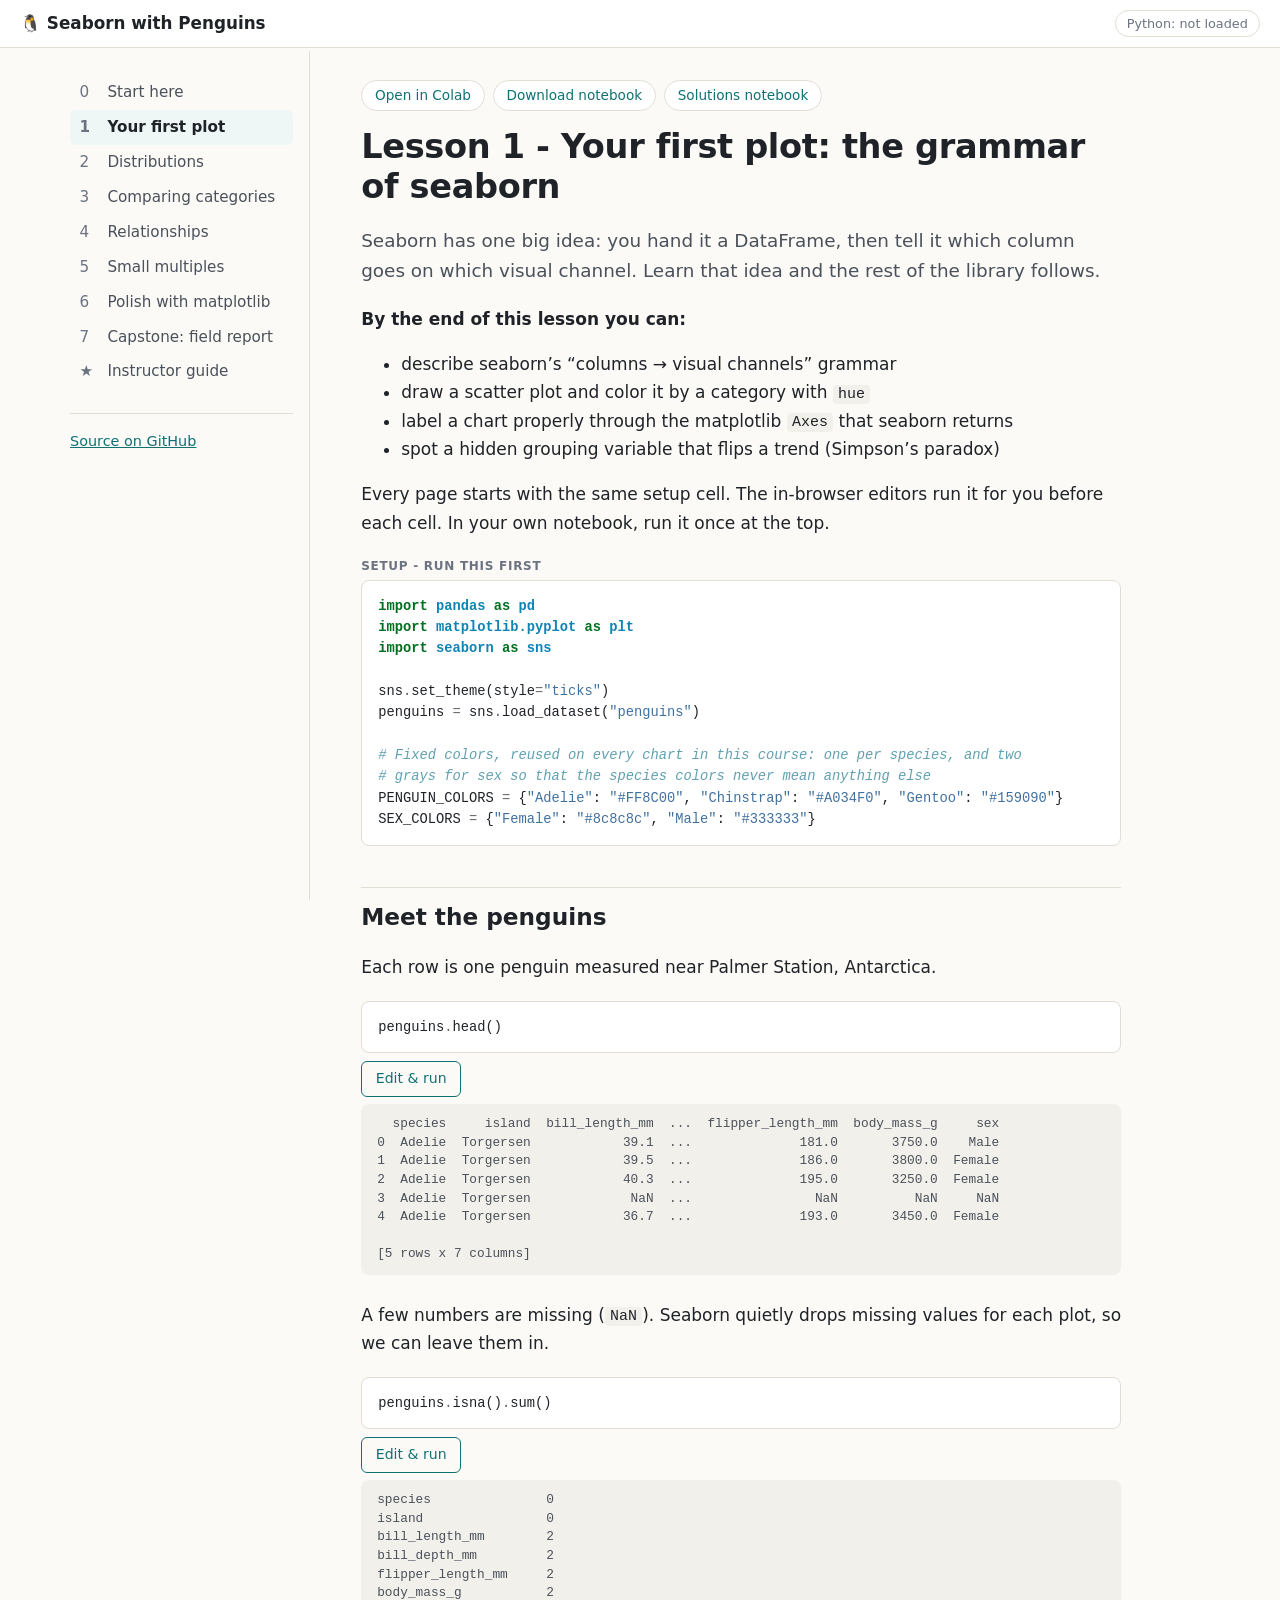
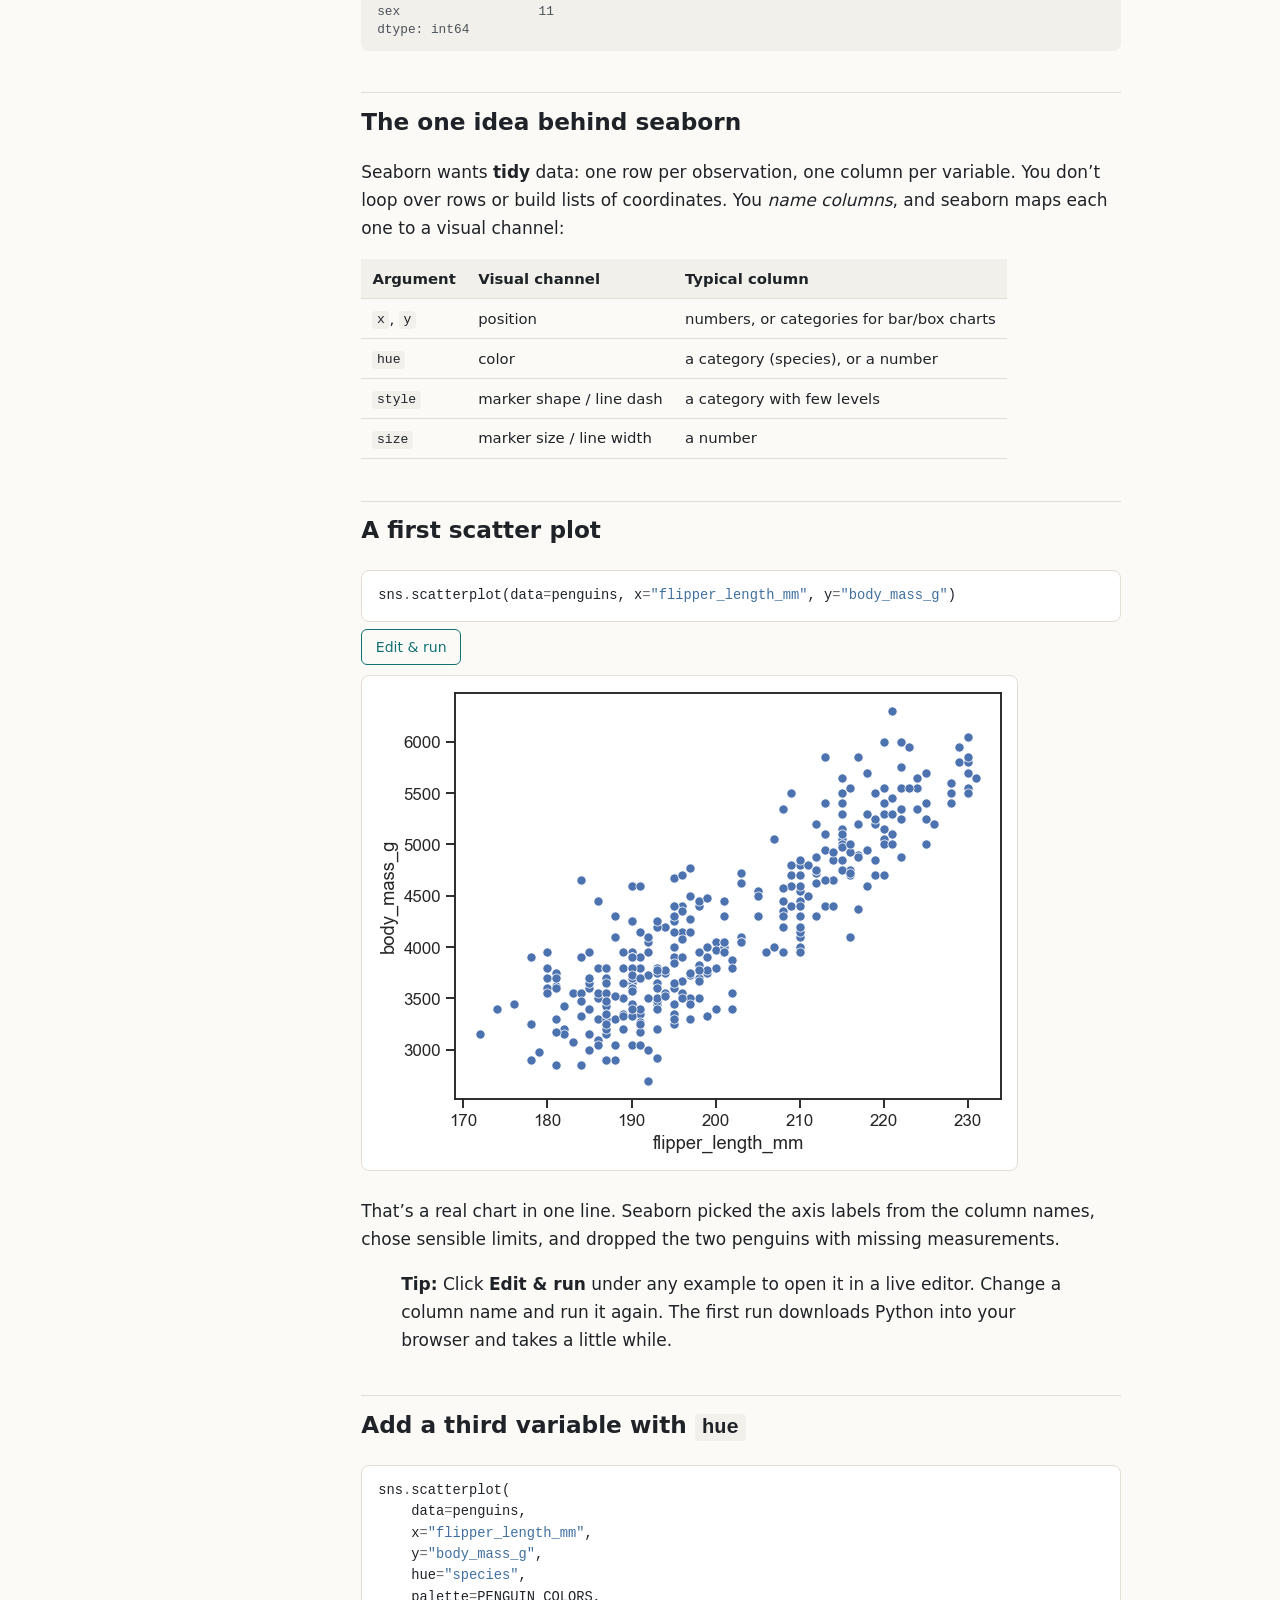
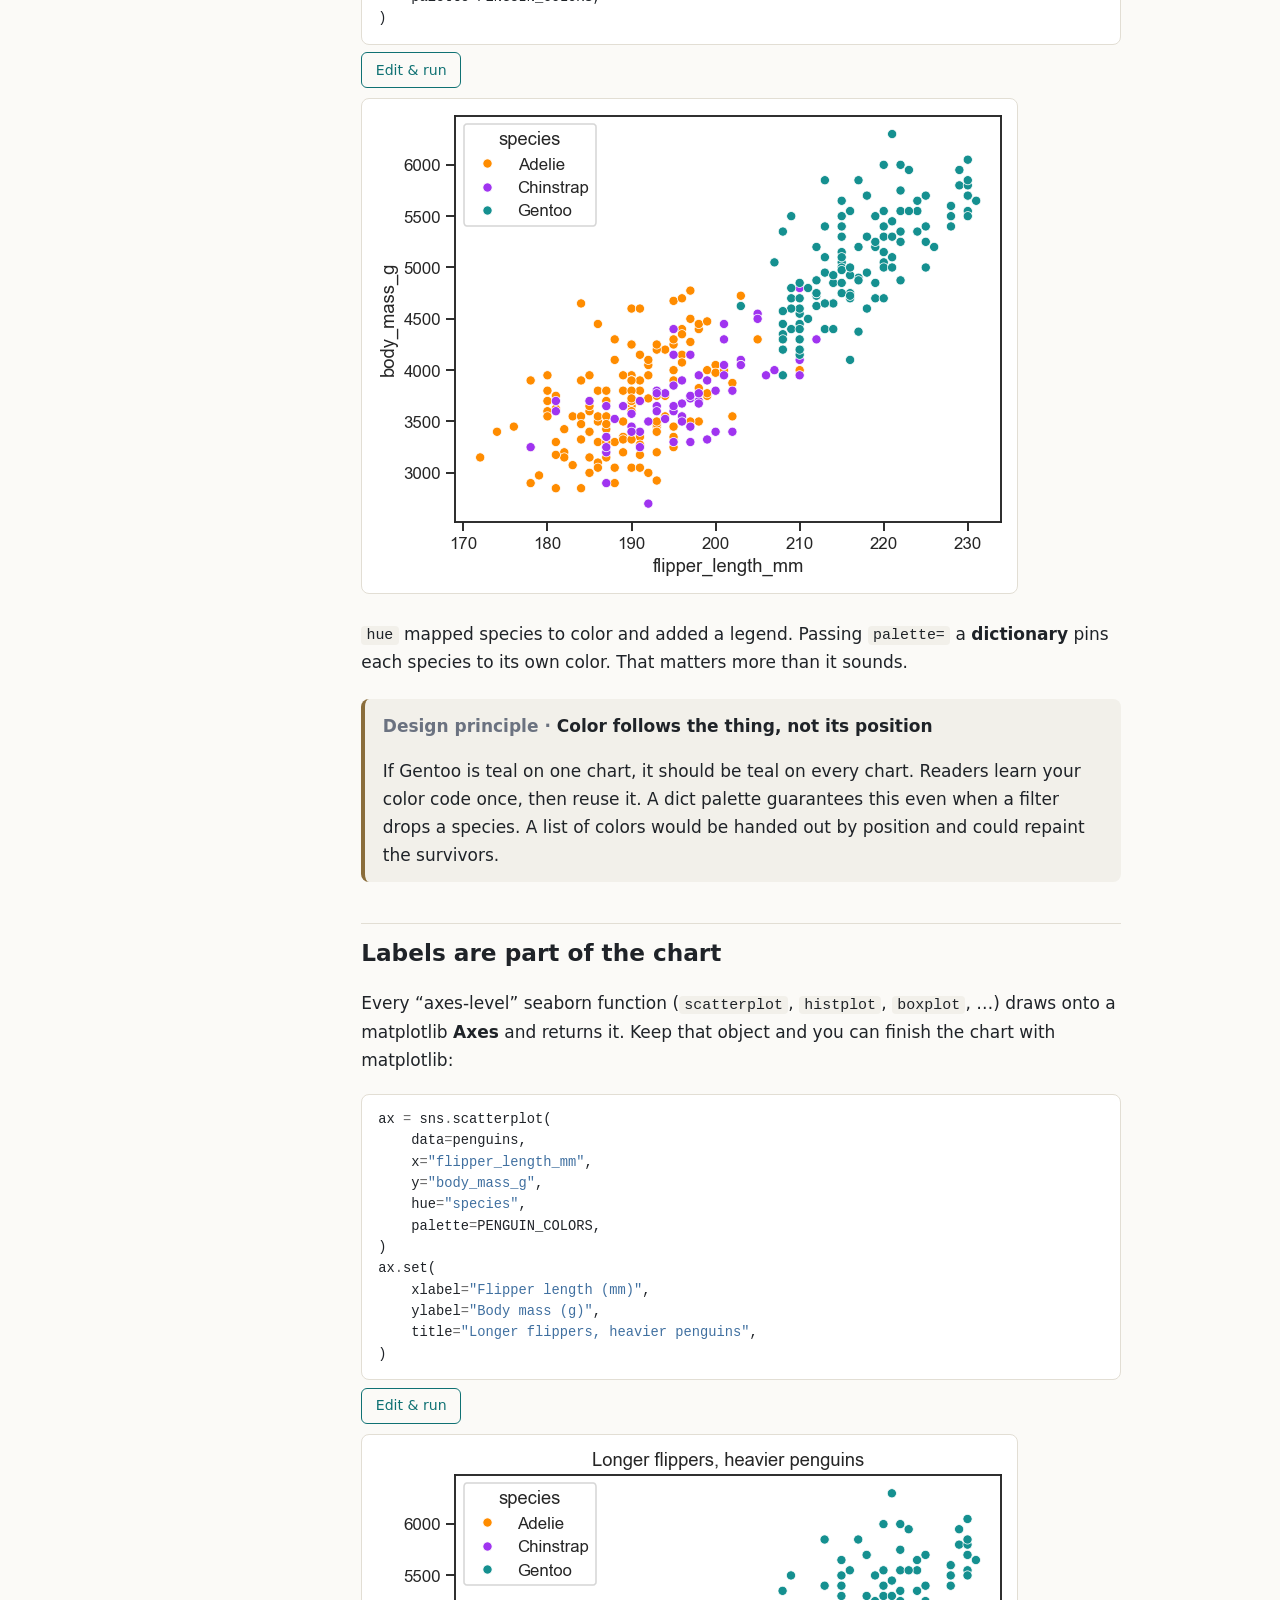
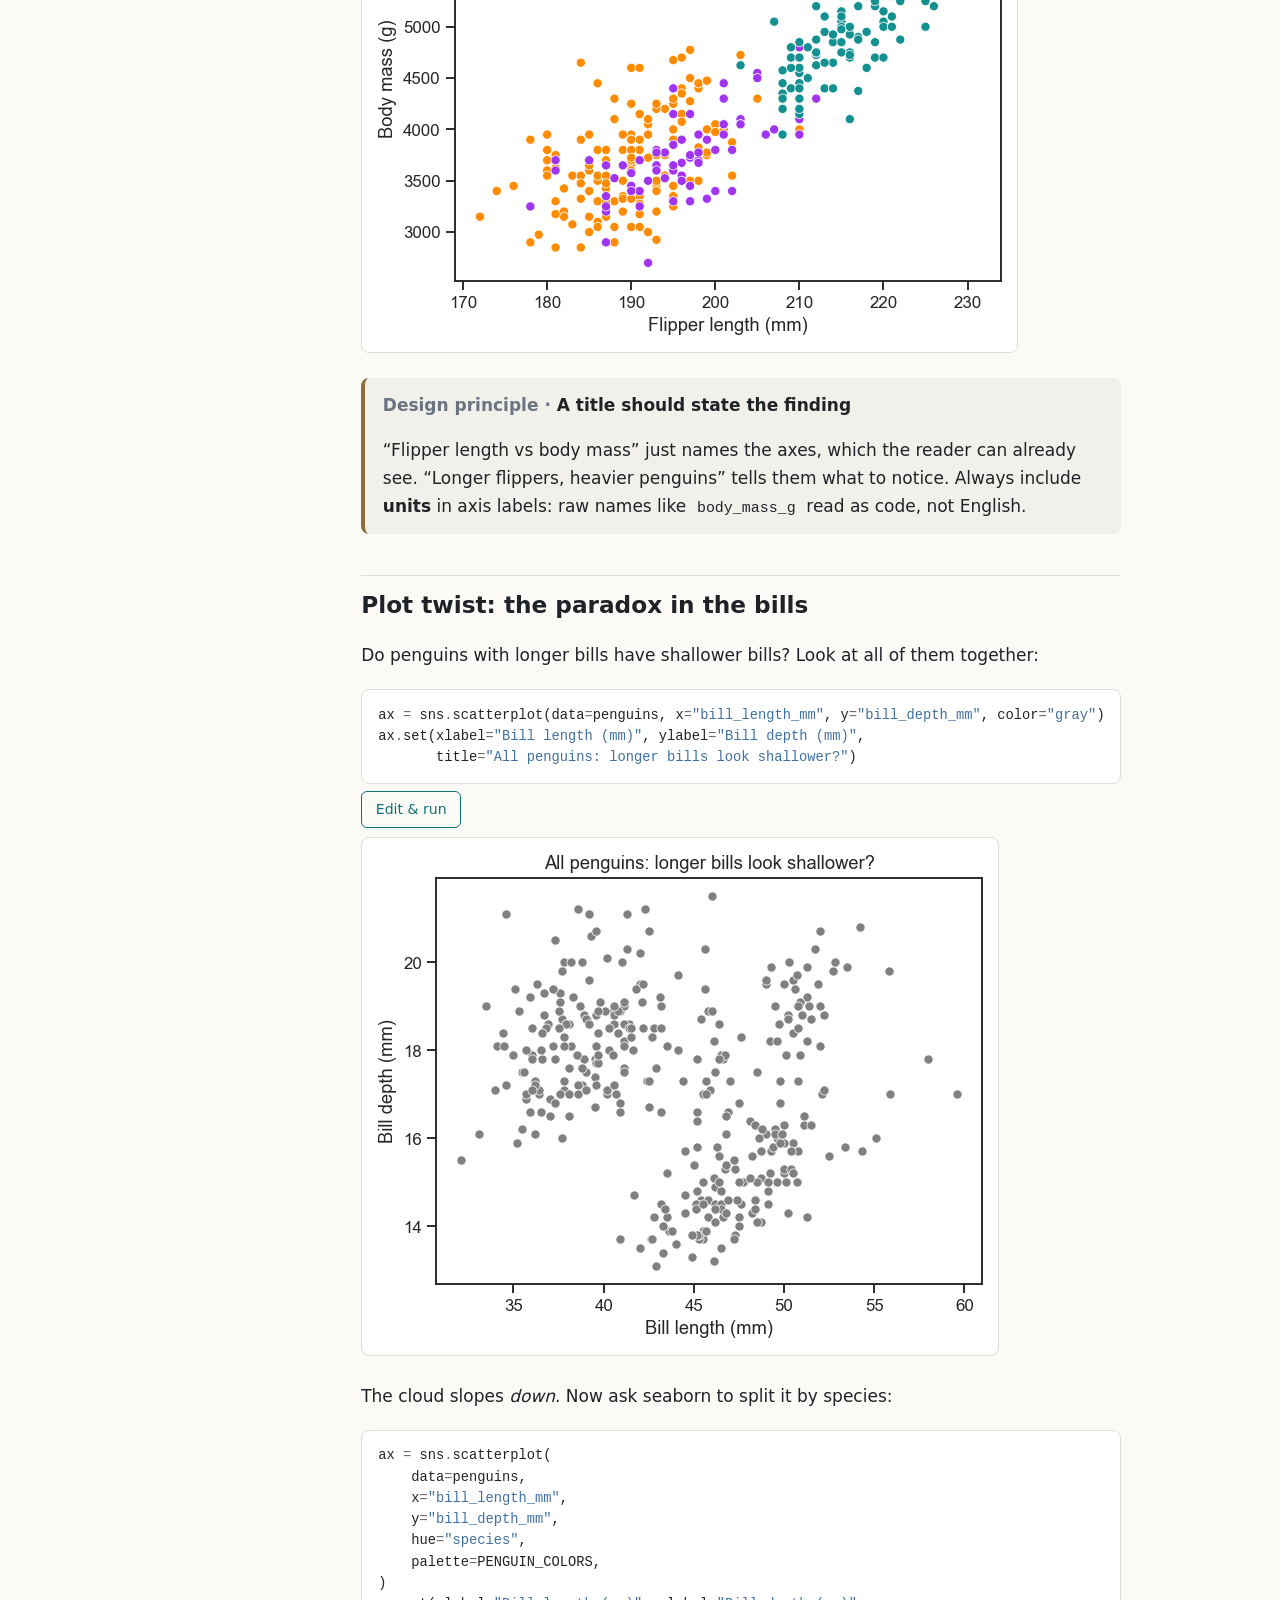
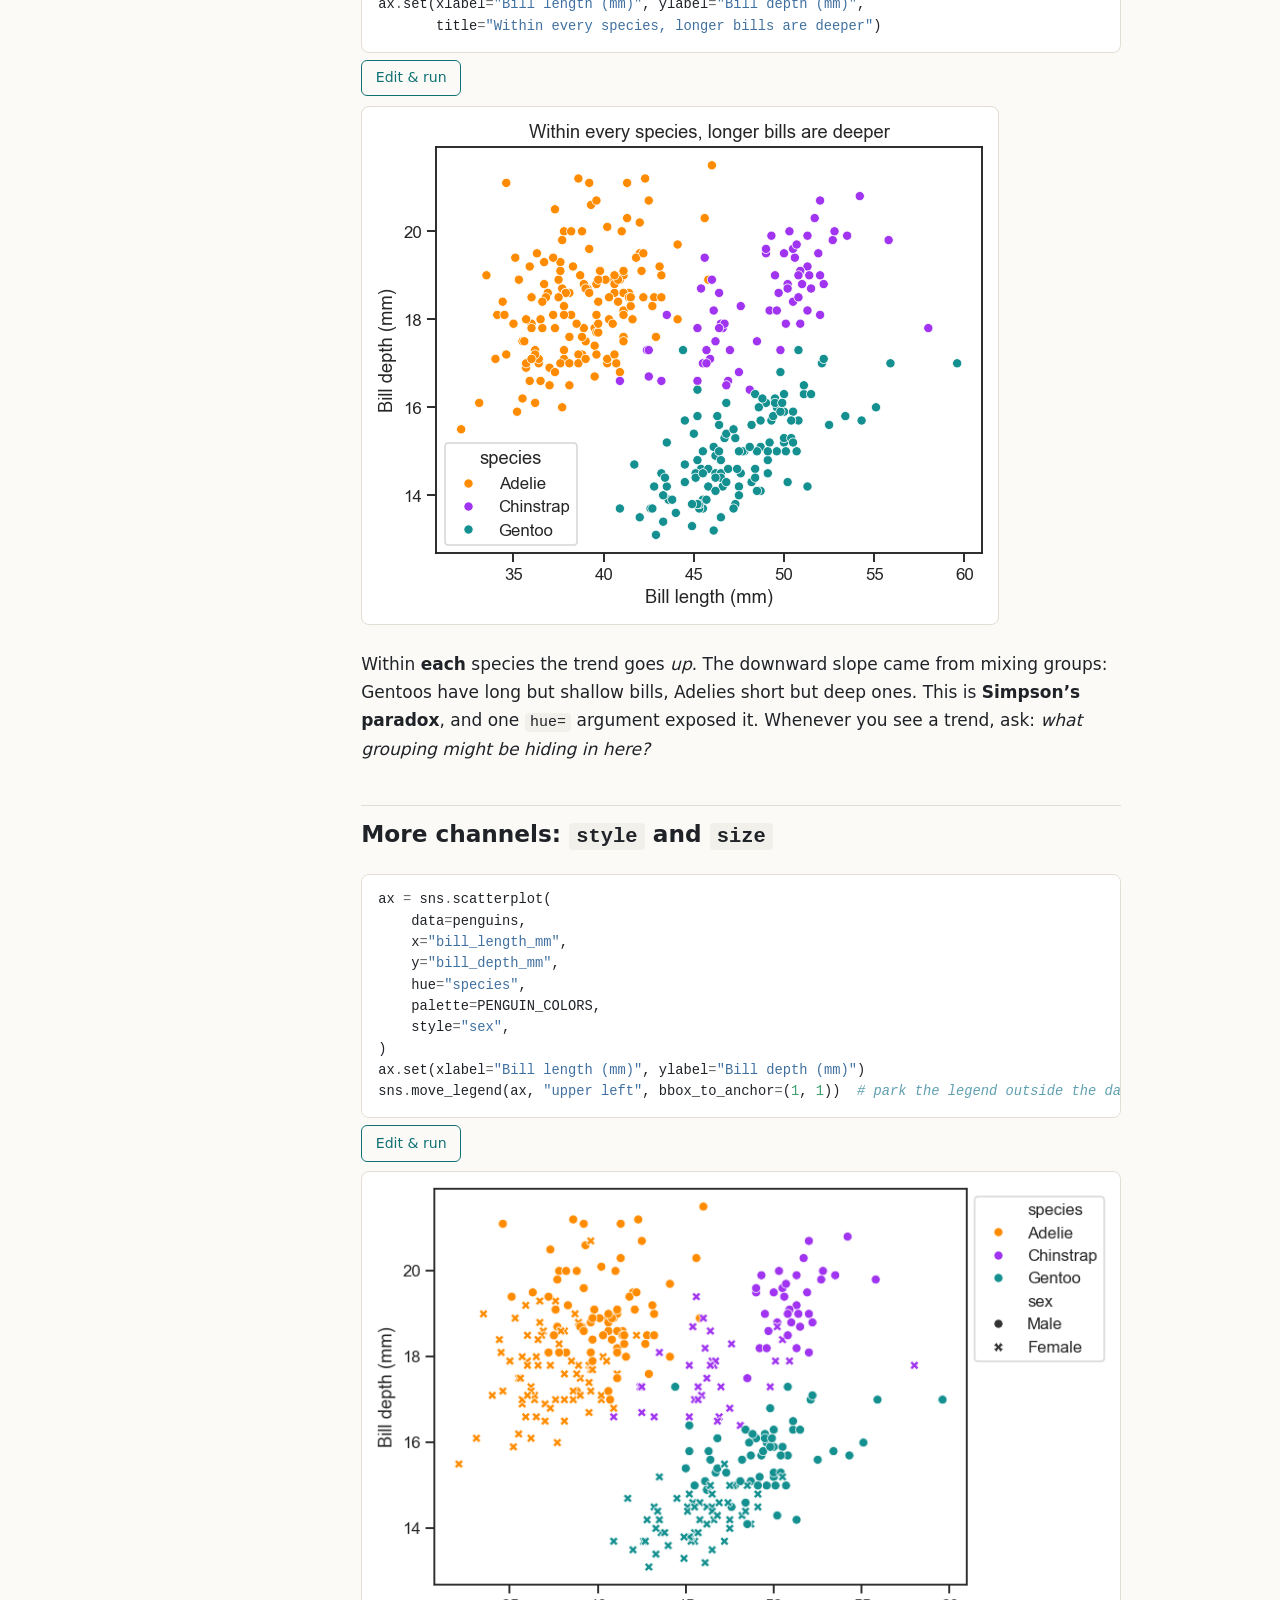
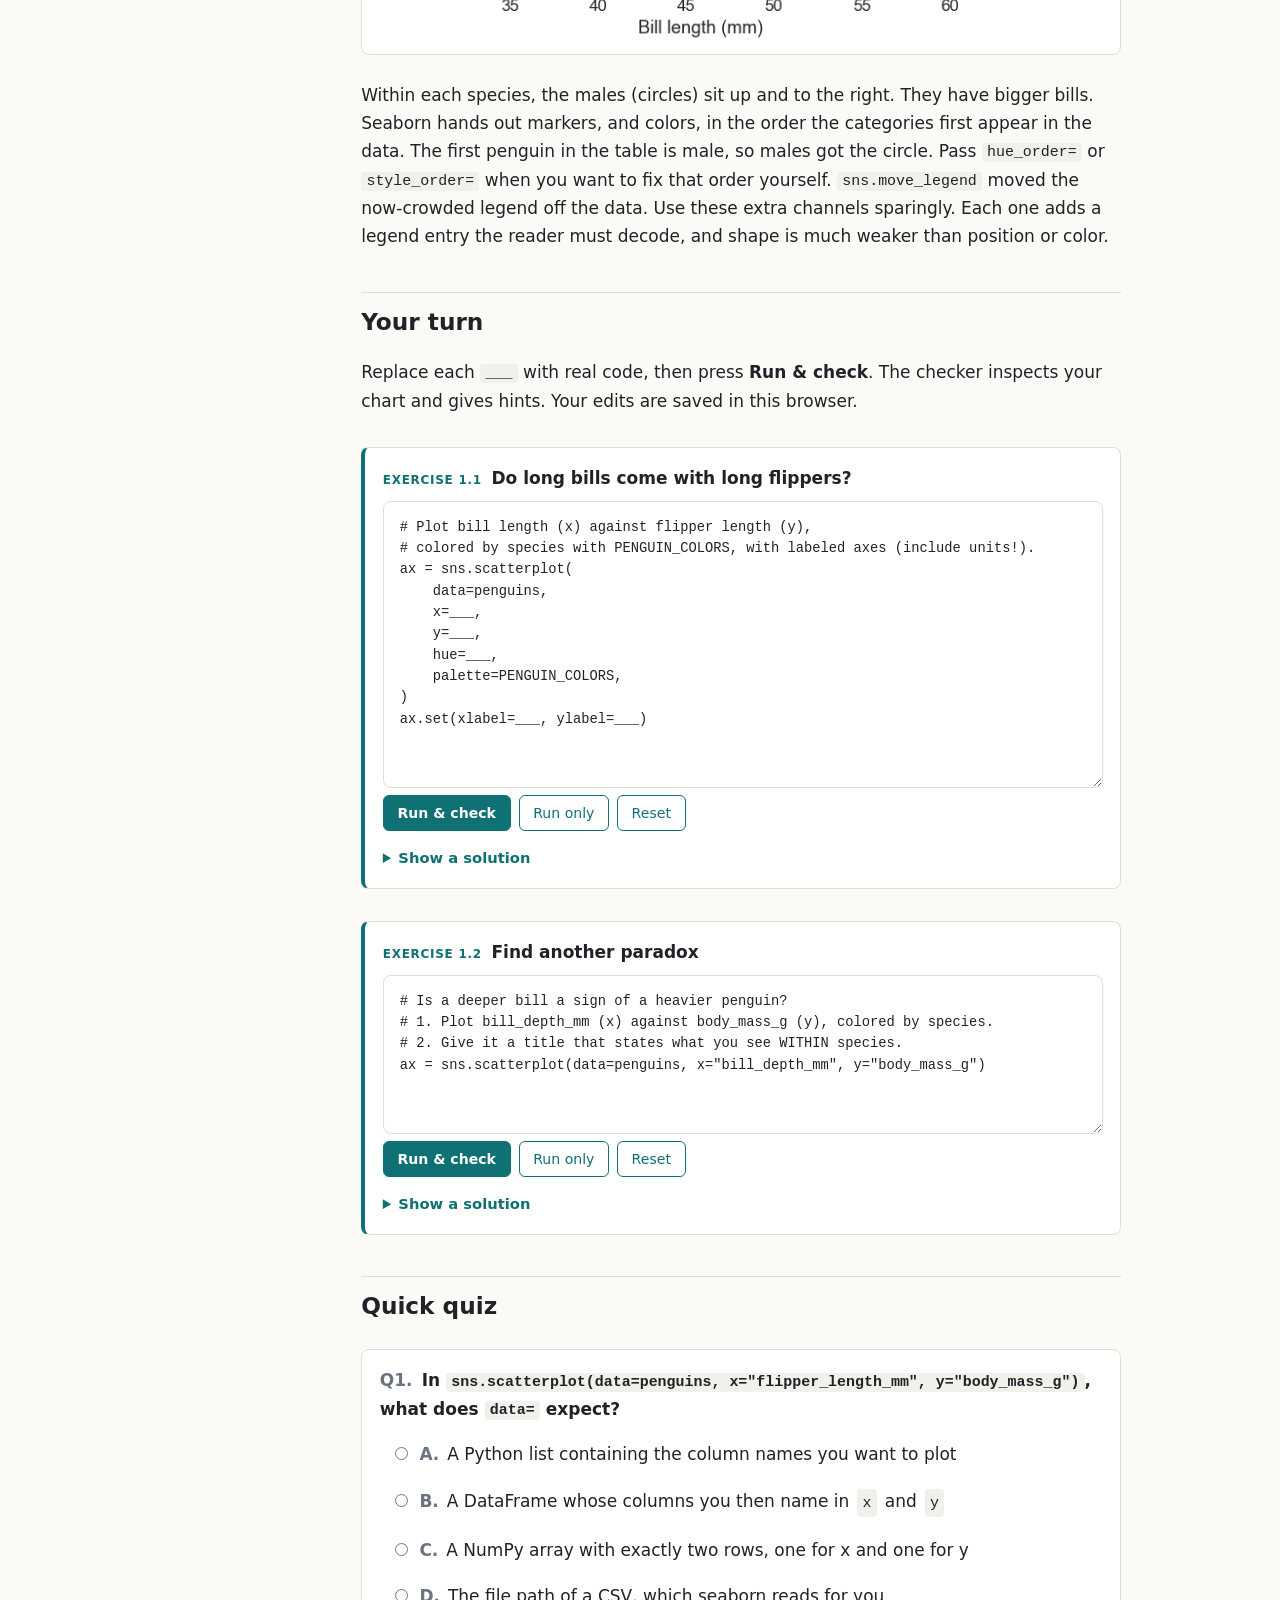
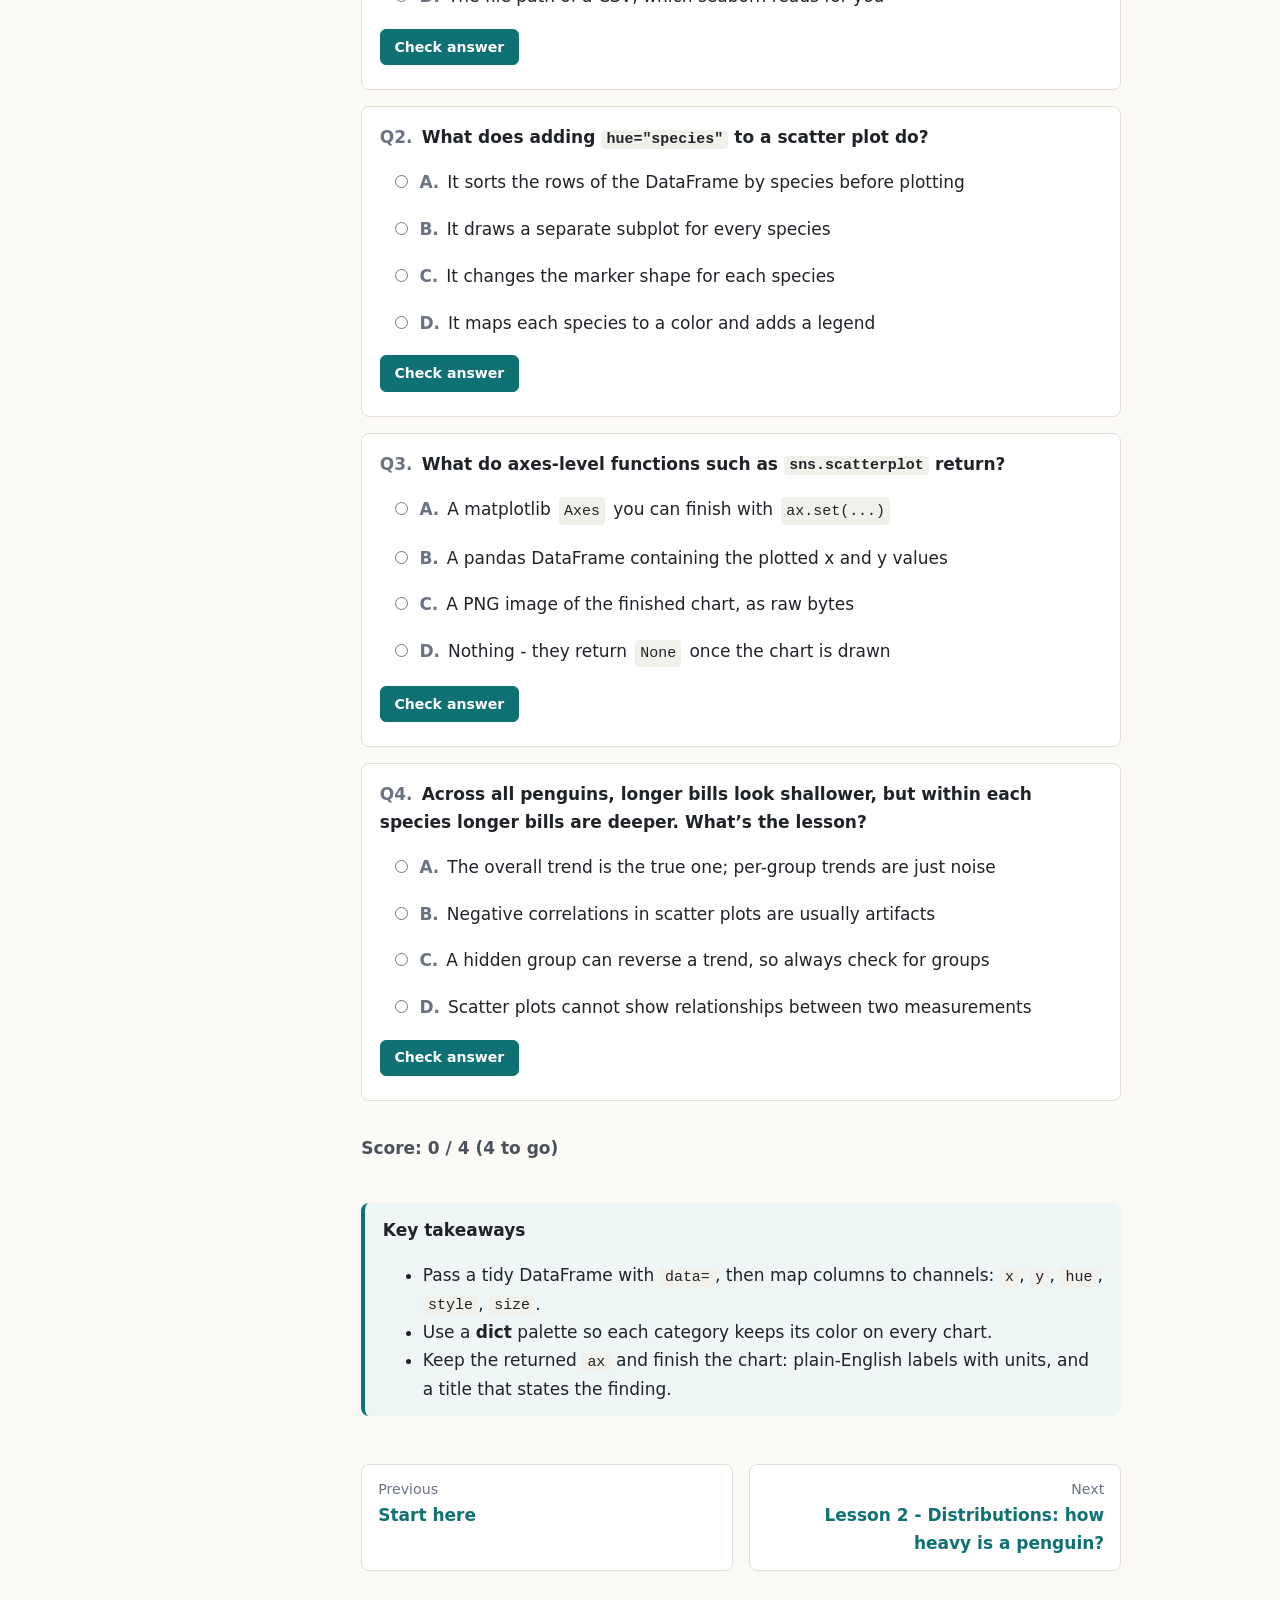
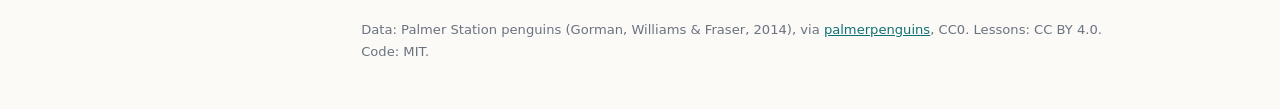
==== commit 613dc1e1: "Review fixes: accuracy, notebooks, assessment quality, accessibility, reproducibility - Lesson 1: co" ====
--- a/docs/01-first-plot.html
+++ b/docs/01-first-plot.html
@@ -20,11 +20,11 @@
   <nav class="sidebar" id="sidebar" aria-label="Lessons">
     <ol class="nav-list"><li><a href="index.html" data-page="index"><span class="nav-num">0</span><span class="nav-title">Start here</span></a></li><li><a href="01-first-plot.html" data-page="01-first-plot" aria-current=page><span class="nav-num">1</span><span class="nav-title">Your first plot</span></a></li><li><a href="02-distributions.html" data-page="02-distributions"><span class="nav-num">2</span><span class="nav-title">Distributions</span></a></li><li><a href="03-categories.html" data-page="03-categories"><span class="nav-num">3</span><span class="nav-title">Comparing categories</span></a></li><li><a href="04-relationships.html" data-page="04-relationships"><span class="nav-num">4</span><span class="nav-title">Relationships</span></a></li><li><a href="05-small-multiples.html" data-page="05-small-multiples"><span class="nav-num">5</span><span class="nav-title">Small multiples</span></a></li><li><a href="06-polish.html" data-page="06-polish"><span class="nav-num">6</span><span class="nav-title">Polish with matplotlib</span></a></li><li><a href="07-capstone.html" data-page="07-capstone"><span class="nav-num">7</span><span class="nav-title">Capstone: field report</span></a></li><li><a href="instructor-guide.html" data-page="instructor-guide"><span class="nav-num">★</span><span class="nav-title">Instructor guide</span></a></li></ol>
     <div class="sidebar-foot">
-      <a href="https://github.com/maddogdatascience/seaborn-penguins">Source on GitHub</a>
+      <a href="https://github.com/acatlin/seaborn-penguins">Source on GitHub</a>
     </div>
   </nav>
   <main id="main" class="content">
-    <div class="lesson-tools"><a href="https://colab.research.google.com/github/maddogdatascience/seaborn-penguins/blob/main/docs/notebooks/01-first-plot.ipynb" target="_blank" rel="noopener">Open in Colab</a><a href="notebooks/01-first-plot.ipynb" download>Download notebook</a><a href="notebooks/01-first-plot-solutions.ipynb" download>Solutions notebook</a></div>
+    <div class="lesson-tools"><a href="https://colab.research.google.com/github/acatlin/seaborn-penguins/blob/main/docs/notebooks/01-first-plot.ipynb" target="_blank" rel="noopener" title="Opens in a new tab">Open in Colab</a><a href="notebooks/01-first-plot.ipynb" download>Download notebook</a><a href="notebooks/01-first-plot-solutions.ipynb" download>Solutions notebook</a></div>
     <article>
 <h1 id="lesson-1-your-first-plot-the-grammar-of-seaborn">Lesson 1 - Your first plot: the grammar of seaborn</h1>
 <p class="lede">Seaborn has one big idea: you hand it a DataFrame, then tell it which column goes on which visual channel. Learn that idea and the rest of the library follows.</p>
@@ -44,8 +44,10 @@
 <span class="n">sns</span><span class="o">.</span><span class="n">set_theme</span><span class="p">(</span><span class="n">style</span><span class="o">=</span><span class="s2">&quot;ticks&quot;</span><span class="p">)</span>
 <span class="n">penguins</span> <span class="o">=</span> <span class="n">sns</span><span class="o">.</span><span class="n">load_dataset</span><span class="p">(</span><span class="s2">&quot;penguins&quot;</span><span class="p">)</span>
 
-<span class="c1"># One color per species, used on every chart in this course</span>
+<span class="c1"># Fixed colors, reused on every chart in this course: one per species, and two</span>
+<span class="c1"># grays for sex so that the species colors never mean anything else</span>
 <span class="n">PENGUIN_COLORS</span> <span class="o">=</span> <span class="p">{</span><span class="s2">&quot;Adelie&quot;</span><span class="p">:</span> <span class="s2">&quot;#FF8C00&quot;</span><span class="p">,</span> <span class="s2">&quot;Chinstrap&quot;</span><span class="p">:</span> <span class="s2">&quot;#A034F0&quot;</span><span class="p">,</span> <span class="s2">&quot;Gentoo&quot;</span><span class="p">:</span> <span class="s2">&quot;#159090&quot;</span><span class="p">}</span>
+<span class="n">SEX_COLORS</span> <span class="o">=</span> <span class="p">{</span><span class="s2">&quot;Female&quot;</span><span class="p">:</span> <span class="s2">&quot;#8c8c8c&quot;</span><span class="p">,</span> <span class="s2">&quot;Male&quot;</span><span class="p">:</span> <span class="s2">&quot;#333333&quot;</span><span class="p">}</span>
 </pre></div>
 </div>
 <h2 id="meet-the-penguins">Meet the penguins</h2>
@@ -179,8 +181,8 @@
 <span class="n">ax</span><span class="o">.</span><span class="n">set</span><span class="p">(</span><span class="n">xlabel</span><span class="o">=</span><span class="s2">&quot;Bill length (mm)&quot;</span><span class="p">,</span> <span class="n">ylabel</span><span class="o">=</span><span class="s2">&quot;Bill depth (mm)&quot;</span><span class="p">)</span>
 <span class="n">sns</span><span class="o">.</span><span class="n">move_legend</span><span class="p">(</span><span class="n">ax</span><span class="p">,</span> <span class="s2">&quot;upper left&quot;</span><span class="p">,</span> <span class="n">bbox_to_anchor</span><span class="o">=</span><span class="p">(</span><span class="mi">1</span><span class="p">,</span> <span class="mi">1</span><span class="p">))</span>  <span class="c1"># park the legend outside the data</span>
 </pre></div>
-<script type="application/json" class="cell-data">{"code": "ax = sns.scatterplot(\n    data=penguins,\n    x=\"bill_length_mm\",\n    y=\"bill_depth_mm\",\n    hue=\"species\",\n    palette=PENGUIN_COLORS,\n    style=\"sex\",\n)\nax.set(xlabel=\"Bill length (mm)\", ylabel=\"Bill depth (mm)\")\nsns.move_legend(ax, \"upper left\", bbox_to_anchor=(1, 1))  # park the legend outside the data"}</script><div class="cell-toolbar"><button type="button" class="btn-ghost" data-action="edit" title="Open this example in a live Python editor">Edit &amp; run</button></div><figure class="cell-figure"><img src="img/01-scatter-style.png" alt="Bill scatter colored by species with circle markers for female and cross markers for male penguins." loading="lazy"></figure><div class="cell-live"></div></div>
-<p>Within each species, the males (circles) sit up and to the right. They have bigger bills. <code>sns.move_legend</code> moved the now-crowded legend off the data. Use these extra channels sparingly. Each one adds a legend entry the reader must decode, and shape is much weaker than position or color.</p>
+<script type="application/json" class="cell-data">{"code": "ax = sns.scatterplot(\n    data=penguins,\n    x=\"bill_length_mm\",\n    y=\"bill_depth_mm\",\n    hue=\"species\",\n    palette=PENGUIN_COLORS,\n    style=\"sex\",\n)\nax.set(xlabel=\"Bill length (mm)\", ylabel=\"Bill depth (mm)\")\nsns.move_legend(ax, \"upper left\", bbox_to_anchor=(1, 1))  # park the legend outside the data"}</script><div class="cell-toolbar"><button type="button" class="btn-ghost" data-action="edit" title="Open this example in a live Python editor">Edit &amp; run</button></div><figure class="cell-figure"><img src="img/01-scatter-style.png" alt="Bill scatter colored by species with circle markers for male and cross markers for female penguins; within each species the male markers sit up and to the right." loading="lazy"></figure><div class="cell-live"></div></div>
+<p>Within each species, the males (circles) sit up and to the right. They have bigger bills. Seaborn hands out markers, and colors, in the order the categories first appear in the data. The first penguin in the table is male, so males got the circle. Pass <code>hue_order=</code> or <code>style_order=</code> when you want to fix that order yourself. <code>sns.move_legend</code> moved the now-crowded legend off the data. Use these extra channels sparingly. Each one adds a legend entry the reader must decode, and shape is much weaker than position or color.</p>
 <h2 id="your-turn">Your turn</h2>
 <p>Replace each <code>___</code> with real code, then press <strong>Run &amp; check</strong>. The checker inspects your chart and gives hints. Your edits are saved in this browser.</p>
 
@@ -259,30 +261,30 @@
 
 <h2 id="quick-quiz">Quick quiz</h2>
 <section class="quiz" aria-label="Quiz">
-<div class="quiz-q" data-answer="B" id="01-first-plot-q1">
-  <p class="quiz-stem"><span class="quiz-num">Q1.</span> In <code>sns.scatterplot(data=penguins, x="flipper_length_mm", y="body_mass_g")</code>, what does <code>data=</code> expect?</p>
+<div class="quiz-q" data-answer="B" id="01-first-plot-q1" role="group" aria-labelledby="01-first-plot-q1-stem">
+  <p class="quiz-stem" id="01-first-plot-q1-stem"><span class="quiz-num">Q1.</span> In <code>sns.scatterplot(data=penguins, x="flipper_length_mm", y="body_mass_g")</code>, what does <code>data=</code> expect?</p>
   <ol class="quiz-options"><li><label><input type="radio" name="01-first-plot-q1" value="A"> <span class="opt-letter">A.</span> A Python list containing the column names you want to plot</label></li><li><label><input type="radio" name="01-first-plot-q1" value="B"> <span class="opt-letter">B.</span> A DataFrame whose columns you then name in <code>x</code> and <code>y</code></label></li><li><label><input type="radio" name="01-first-plot-q1" value="C"> <span class="opt-letter">C.</span> A NumPy array with exactly two rows, one for x and one for y</label></li><li><label><input type="radio" name="01-first-plot-q1" value="D"> <span class="opt-letter">D.</span> The file path of a CSV, which seaborn reads for you</label></li></ol>
   <button type="button" class="btn-primary" data-action="grade">Check answer</button>
   <div class="quiz-feedback" aria-live="polite"></div>
   <div class="quiz-explain" hidden>Seaborn&rsquo;s grammar is built on tidy DataFrames: pass the frame once with <code>data=</code>, then refer to its columns by name.</div>
 </div>
-<div class="quiz-q" data-answer="D" id="01-first-plot-q2">
-  <p class="quiz-stem"><span class="quiz-num">Q2.</span> What does adding <code>hue="species"</code> to a scatter plot do?</p>
+<div class="quiz-q" data-answer="D" id="01-first-plot-q2" role="group" aria-labelledby="01-first-plot-q2-stem">
+  <p class="quiz-stem" id="01-first-plot-q2-stem"><span class="quiz-num">Q2.</span> What does adding <code>hue="species"</code> to a scatter plot do?</p>
   <ol class="quiz-options"><li><label><input type="radio" name="01-first-plot-q2" value="A"> <span class="opt-letter">A.</span> It sorts the rows of the DataFrame by species before plotting</label></li><li><label><input type="radio" name="01-first-plot-q2" value="B"> <span class="opt-letter">B.</span> It draws a separate subplot for every species</label></li><li><label><input type="radio" name="01-first-plot-q2" value="C"> <span class="opt-letter">C.</span> It changes the marker shape for each species</label></li><li><label><input type="radio" name="01-first-plot-q2" value="D"> <span class="opt-letter">D.</span> It maps each species to a color and adds a legend</label></li></ol>
   <button type="button" class="btn-primary" data-action="grade">Check answer</button>
   <div class="quiz-feedback" aria-live="polite"></div>
   <div class="quiz-explain" hidden><code>hue</code> maps a column to color. Separate subplots come from <code>col=</code>/<code>row=</code> in figure-level functions (Lesson 5); marker shape is <code>style=</code>.</div>
 </div>
-<div class="quiz-q" data-answer="A" id="01-first-plot-q3">
-  <p class="quiz-stem"><span class="quiz-num">Q3.</span> What do axes-level functions such as <code>sns.scatterplot</code> return?</p>
+<div class="quiz-q" data-answer="A" id="01-first-plot-q3" role="group" aria-labelledby="01-first-plot-q3-stem">
+  <p class="quiz-stem" id="01-first-plot-q3-stem"><span class="quiz-num">Q3.</span> What do axes-level functions such as <code>sns.scatterplot</code> return?</p>
   <ol class="quiz-options"><li><label><input type="radio" name="01-first-plot-q3" value="A"> <span class="opt-letter">A.</span> A matplotlib <code>Axes</code> you can finish with <code>ax.set(...)</code></label></li><li><label><input type="radio" name="01-first-plot-q3" value="B"> <span class="opt-letter">B.</span> A pandas DataFrame containing the plotted x and y values</label></li><li><label><input type="radio" name="01-first-plot-q3" value="C"> <span class="opt-letter">C.</span> A PNG image of the finished chart, as raw bytes</label></li><li><label><input type="radio" name="01-first-plot-q3" value="D"> <span class="opt-letter">D.</span> Nothing - they return <code>None</code> once the chart is drawn</label></li></ol>
   <button type="button" class="btn-primary" data-action="grade">Check answer</button>
   <div class="quiz-feedback" aria-live="polite"></div>
   <div class="quiz-explain" hidden>Keeping the returned <code>Axes</code> is how you add labels, titles, reference lines and annotations with matplotlib.</div>
 </div>
-<div class="quiz-q" data-answer="C" id="01-first-plot-q4">
-  <p class="quiz-stem"><span class="quiz-num">Q4.</span> Across all penguins, longer bills look shallower, but within each species longer bills are deeper. What&rsquo;s the lesson?</p>
-  <ol class="quiz-options"><li><label><input type="radio" name="01-first-plot-q4" value="A"> <span class="opt-letter">A.</span> The overall trend is the true one; per-group trends are just noise</label></li><li><label><input type="radio" name="01-first-plot-q4" value="B"> <span class="opt-letter">B.</span> Negative correlations in scatter plots are usually artifacts</label></li><li><label><input type="radio" name="01-first-plot-q4" value="C"> <span class="opt-letter">C.</span> A hidden grouping variable can reverse a trend, so check for groups</label></li><li><label><input type="radio" name="01-first-plot-q4" value="D"> <span class="opt-letter">D.</span> Scatter plots cannot show relationships between two measurements</label></li></ol>
+<div class="quiz-q" data-answer="C" id="01-first-plot-q4" role="group" aria-labelledby="01-first-plot-q4-stem">
+  <p class="quiz-stem" id="01-first-plot-q4-stem"><span class="quiz-num">Q4.</span> Across all penguins, longer bills look shallower, but within each species longer bills are deeper. What&rsquo;s the lesson?</p>
+  <ol class="quiz-options"><li><label><input type="radio" name="01-first-plot-q4" value="A"> <span class="opt-letter">A.</span> The overall trend is the true one; per-group trends are just noise</label></li><li><label><input type="radio" name="01-first-plot-q4" value="B"> <span class="opt-letter">B.</span> Negative correlations in scatter plots are usually artifacts</label></li><li><label><input type="radio" name="01-first-plot-q4" value="C"> <span class="opt-letter">C.</span> A hidden group can reverse a trend, so always check for groups</label></li><li><label><input type="radio" name="01-first-plot-q4" value="D"> <span class="opt-letter">D.</span> Scatter plots cannot show relationships between two measurements</label></li></ol>
   <button type="button" class="btn-primary" data-action="grade">Check answer</button>
   <div class="quiz-feedback" aria-live="polite"></div>
   <div class="quiz-explain" hidden>This is Simpson&rsquo;s paradox. Coloring by a plausible grouping variable (<code>hue=</code>) is the cheapest way to check for it.</div>
@@ -304,7 +306,7 @@
     </footer>
   </main>
 </div>
-<script type="application/json" class="page-setup">{"setup": "import pandas as pd\nimport matplotlib.pyplot as plt\nimport seaborn as sns\n\nsns.set_theme(style=\"ticks\")\npenguins = sns.load_dataset(\"penguins\")\n\n# One color per species, used on every chart in this course\nPENGUIN_COLORS = {\"Adelie\": \"#FF8C00\", \"Chinstrap\": \"#A034F0\", \"Gentoo\": \"#159090\"}"}</script>
+<script type="application/json" class="page-setup">{"setup": "import pandas as pd\nimport matplotlib.pyplot as plt\nimport seaborn as sns\n\nsns.set_theme(style=\"ticks\")\npenguins = sns.load_dataset(\"penguins\")\n\n# Fixed colors, reused on every chart in this course: one per species, and two\n# grays for sex so that the species colors never mean anything else\nPENGUIN_COLORS = {\"Adelie\": \"#FF8C00\", \"Chinstrap\": \"#A034F0\", \"Gentoo\": \"#159090\"}\nSEX_COLORS = {\"Female\": \"#8c8c8c\", \"Male\": \"#333333\"}"}</script>
 <script src="assets/app.js"></script>
 <script src="assets/live.js"></script>
 </body>
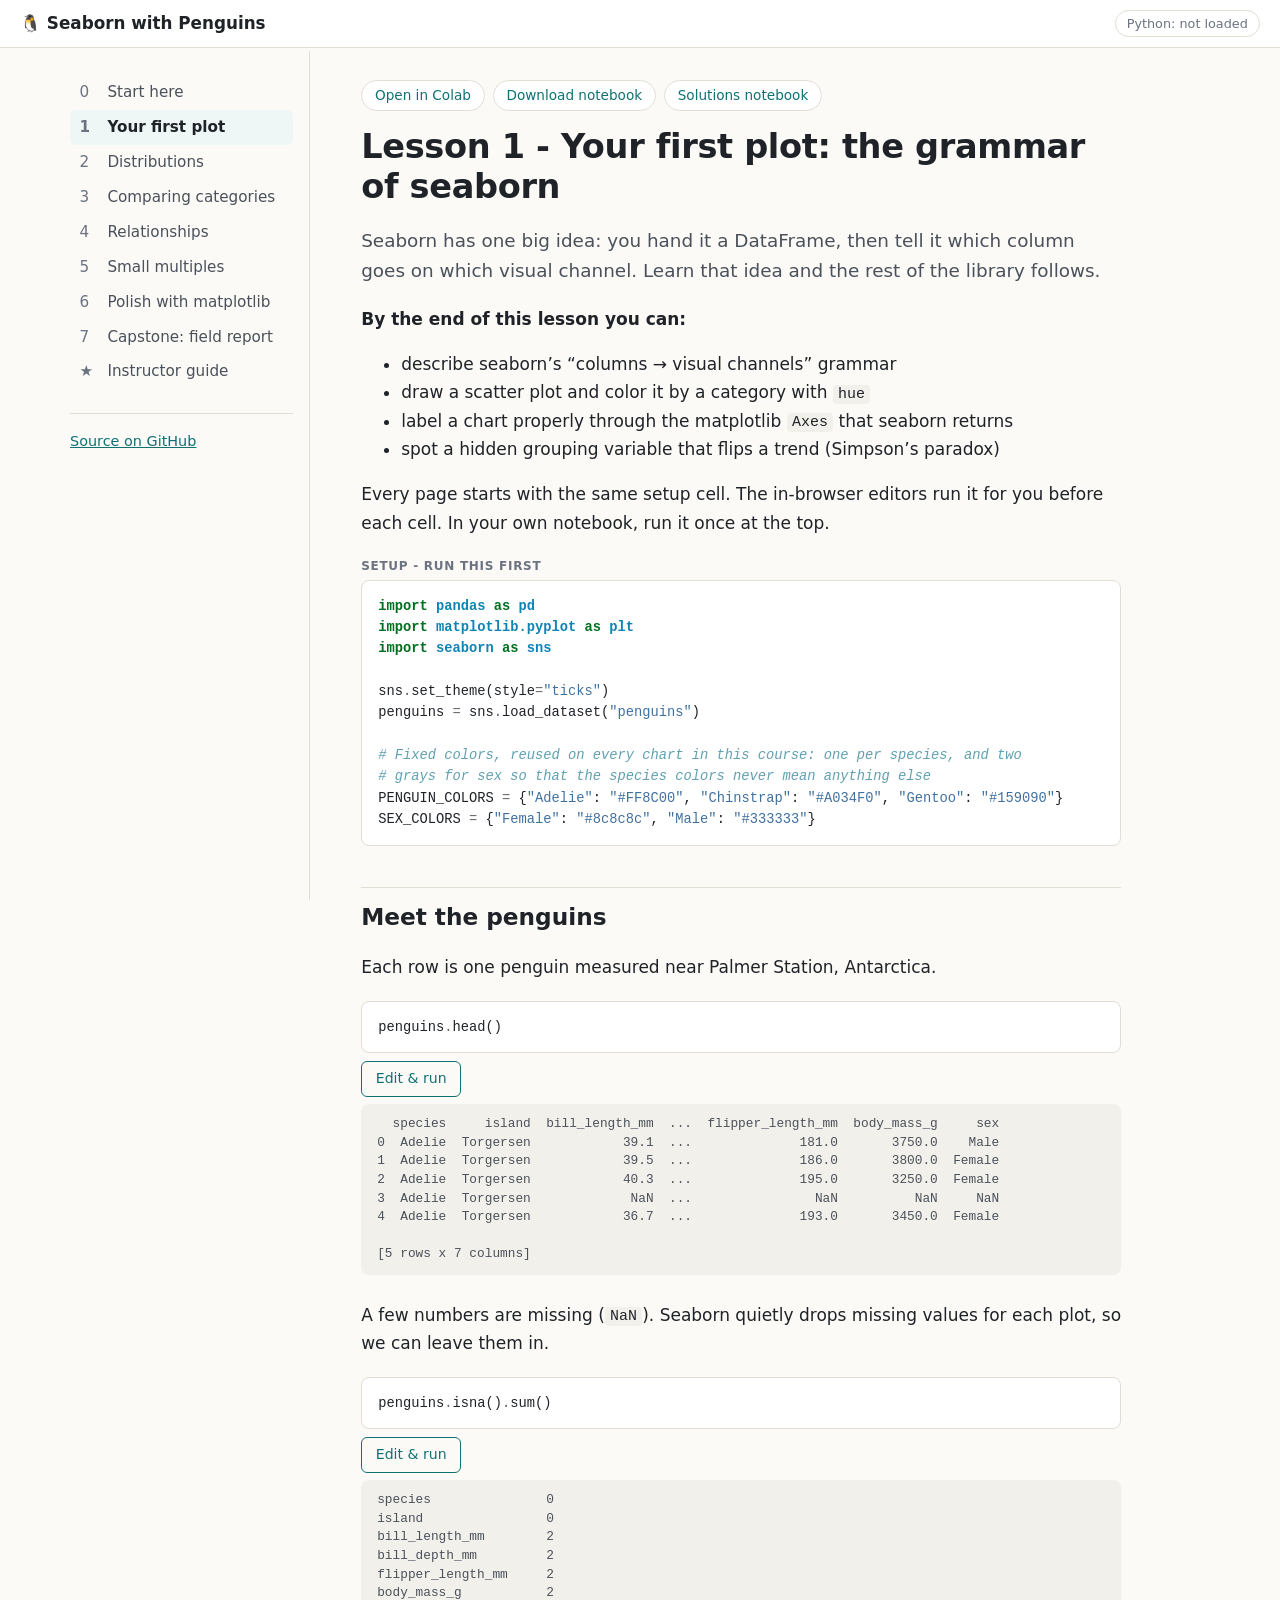
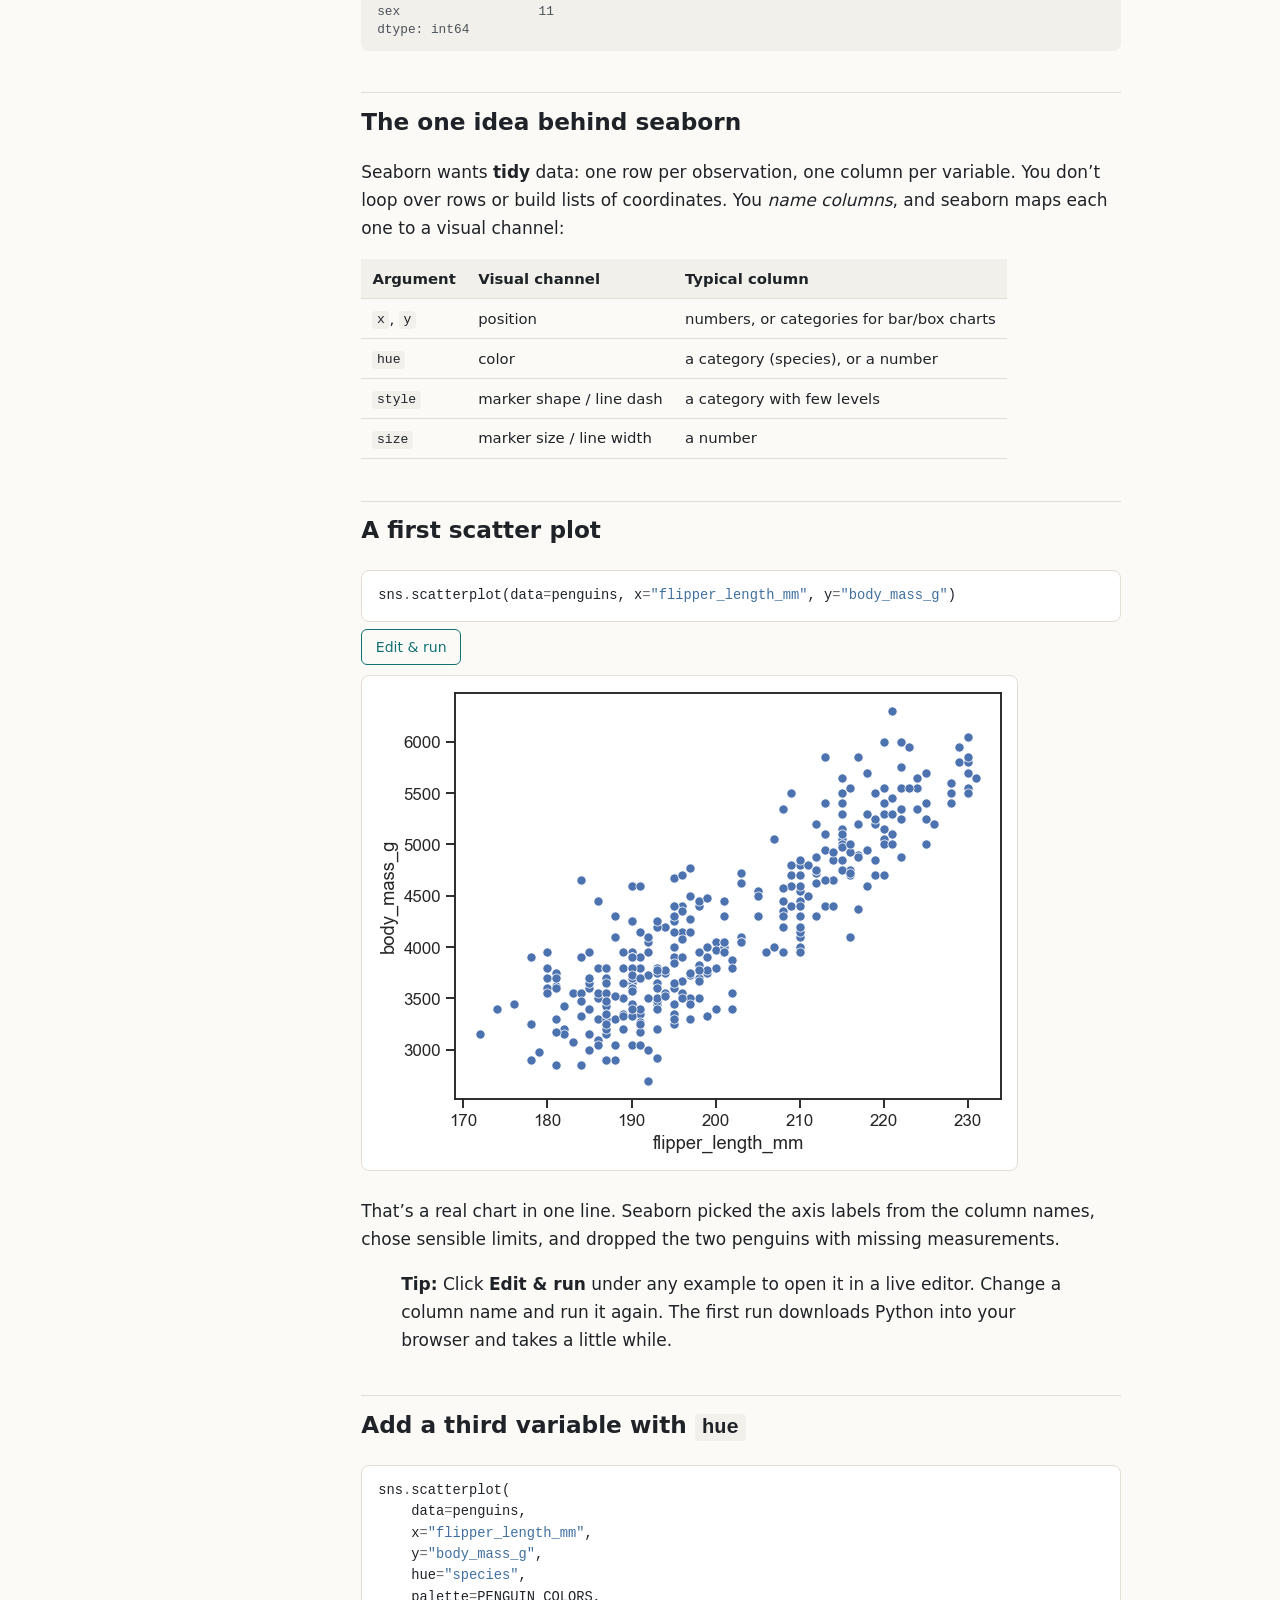
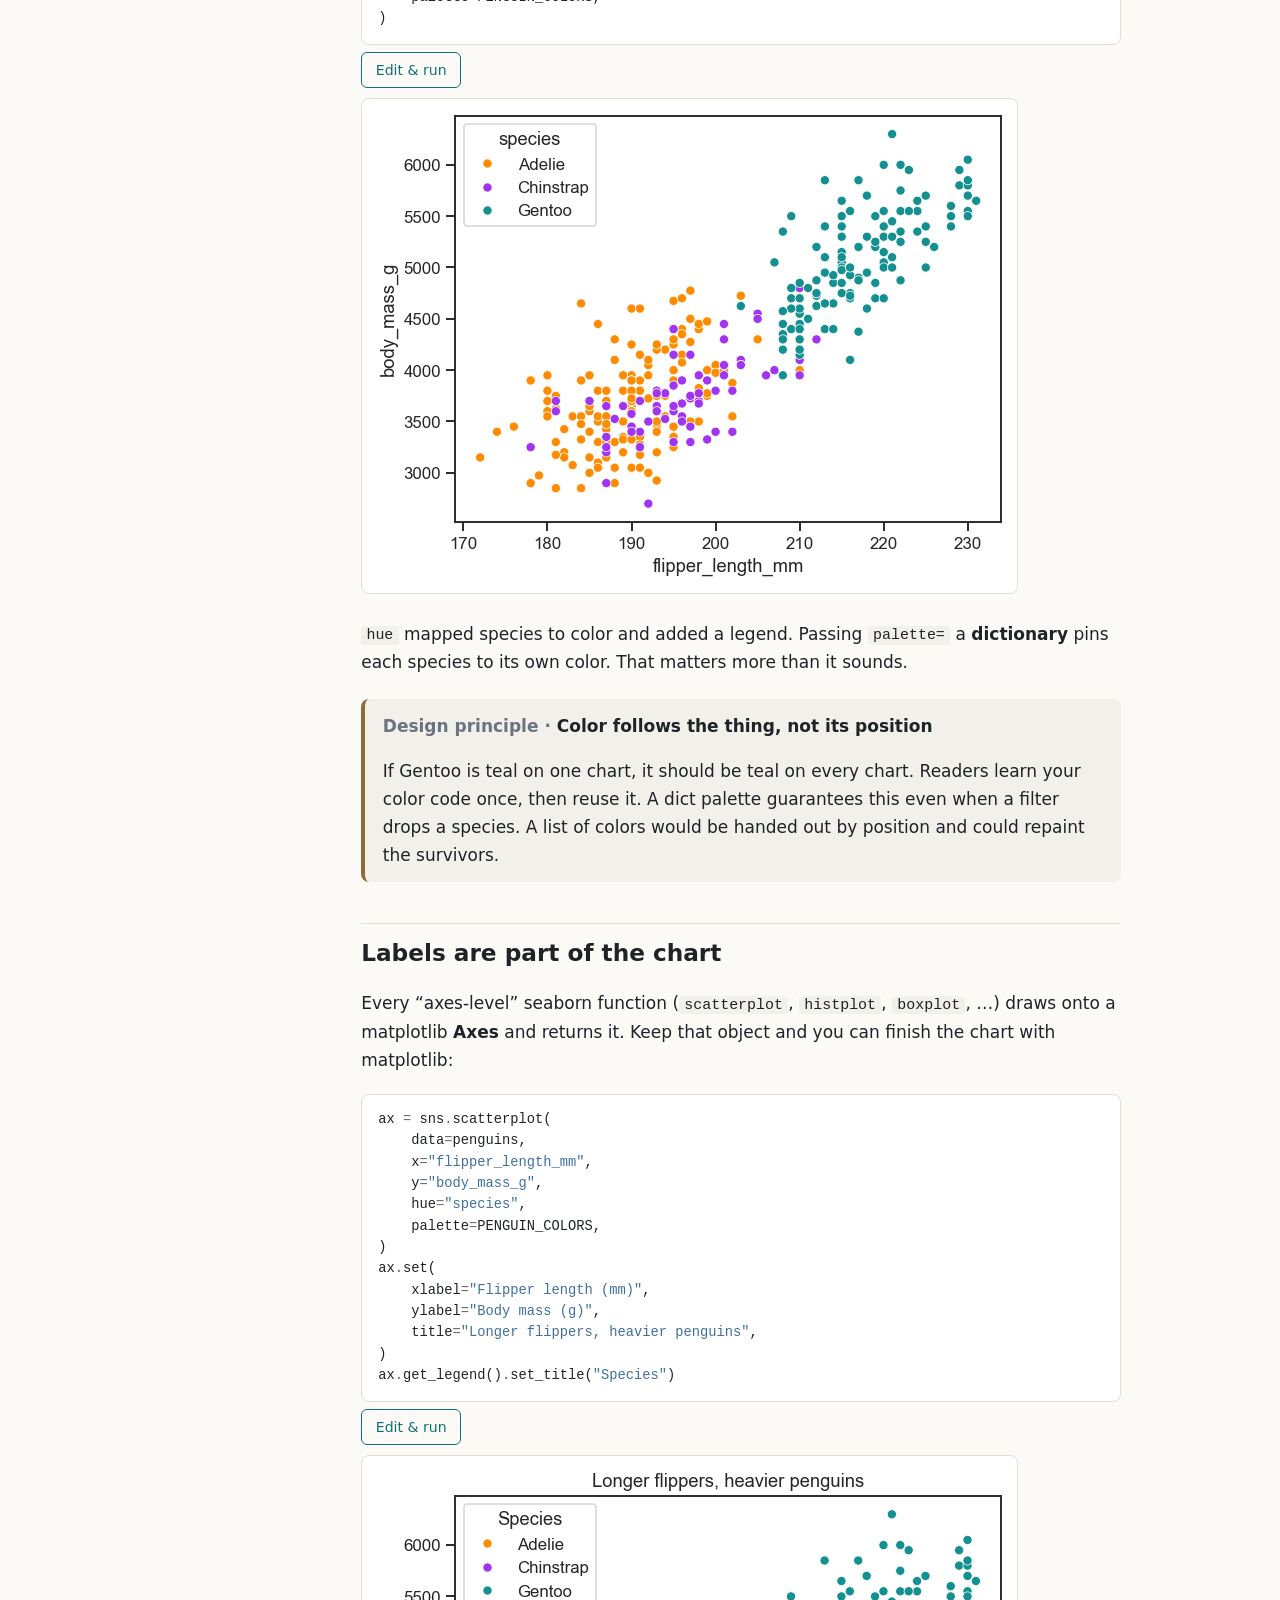
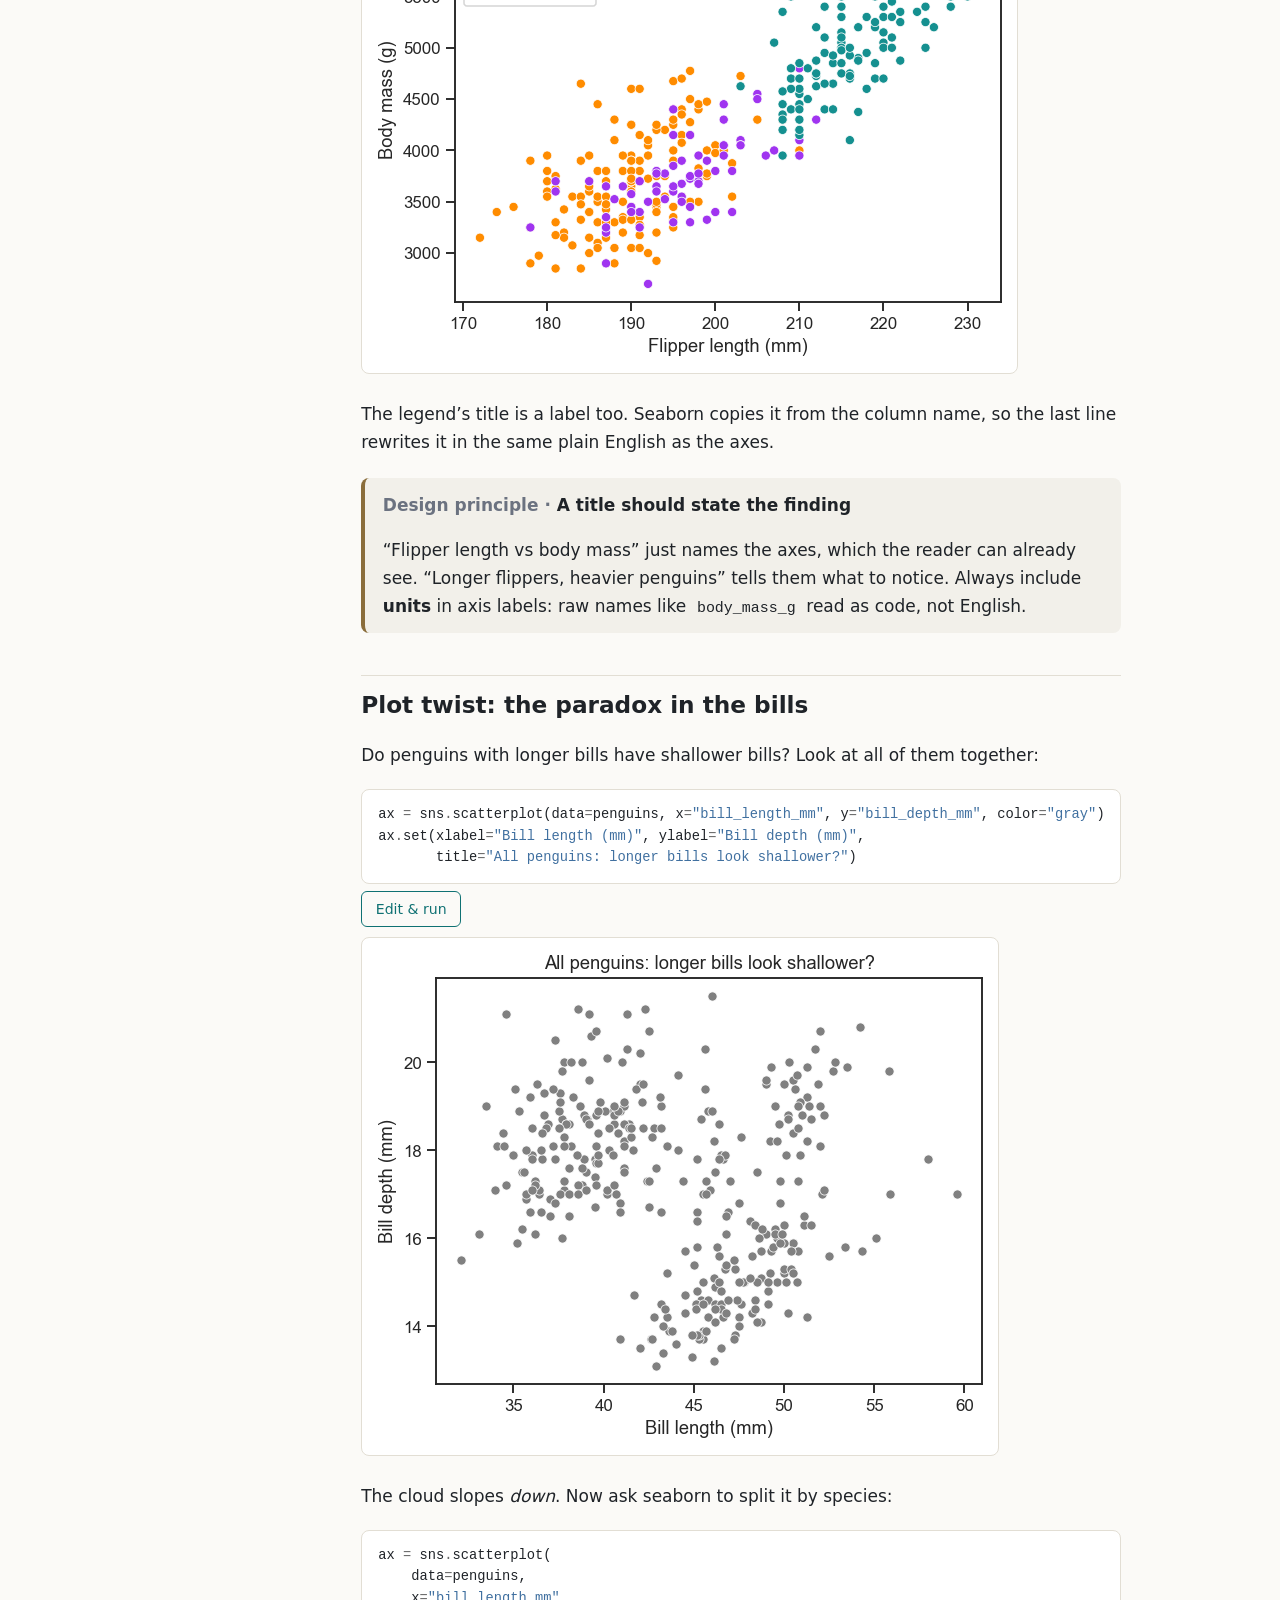
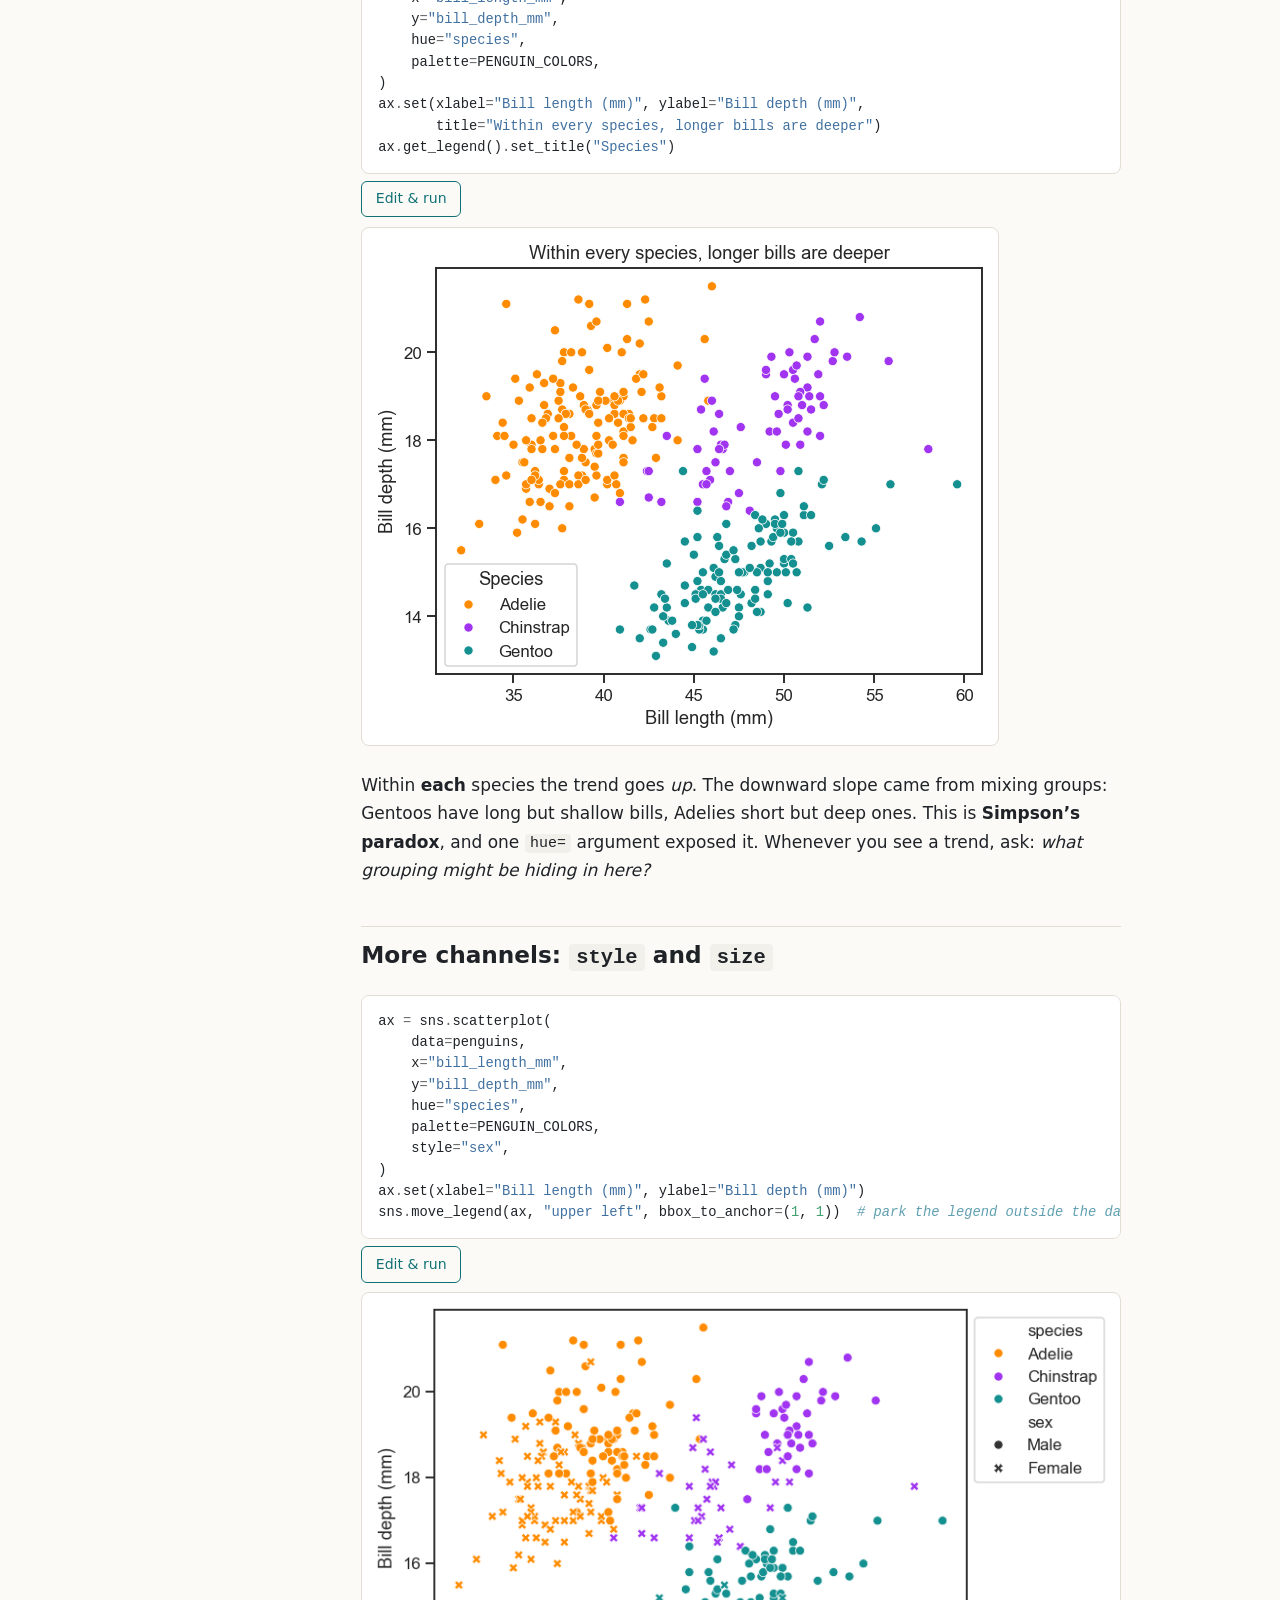
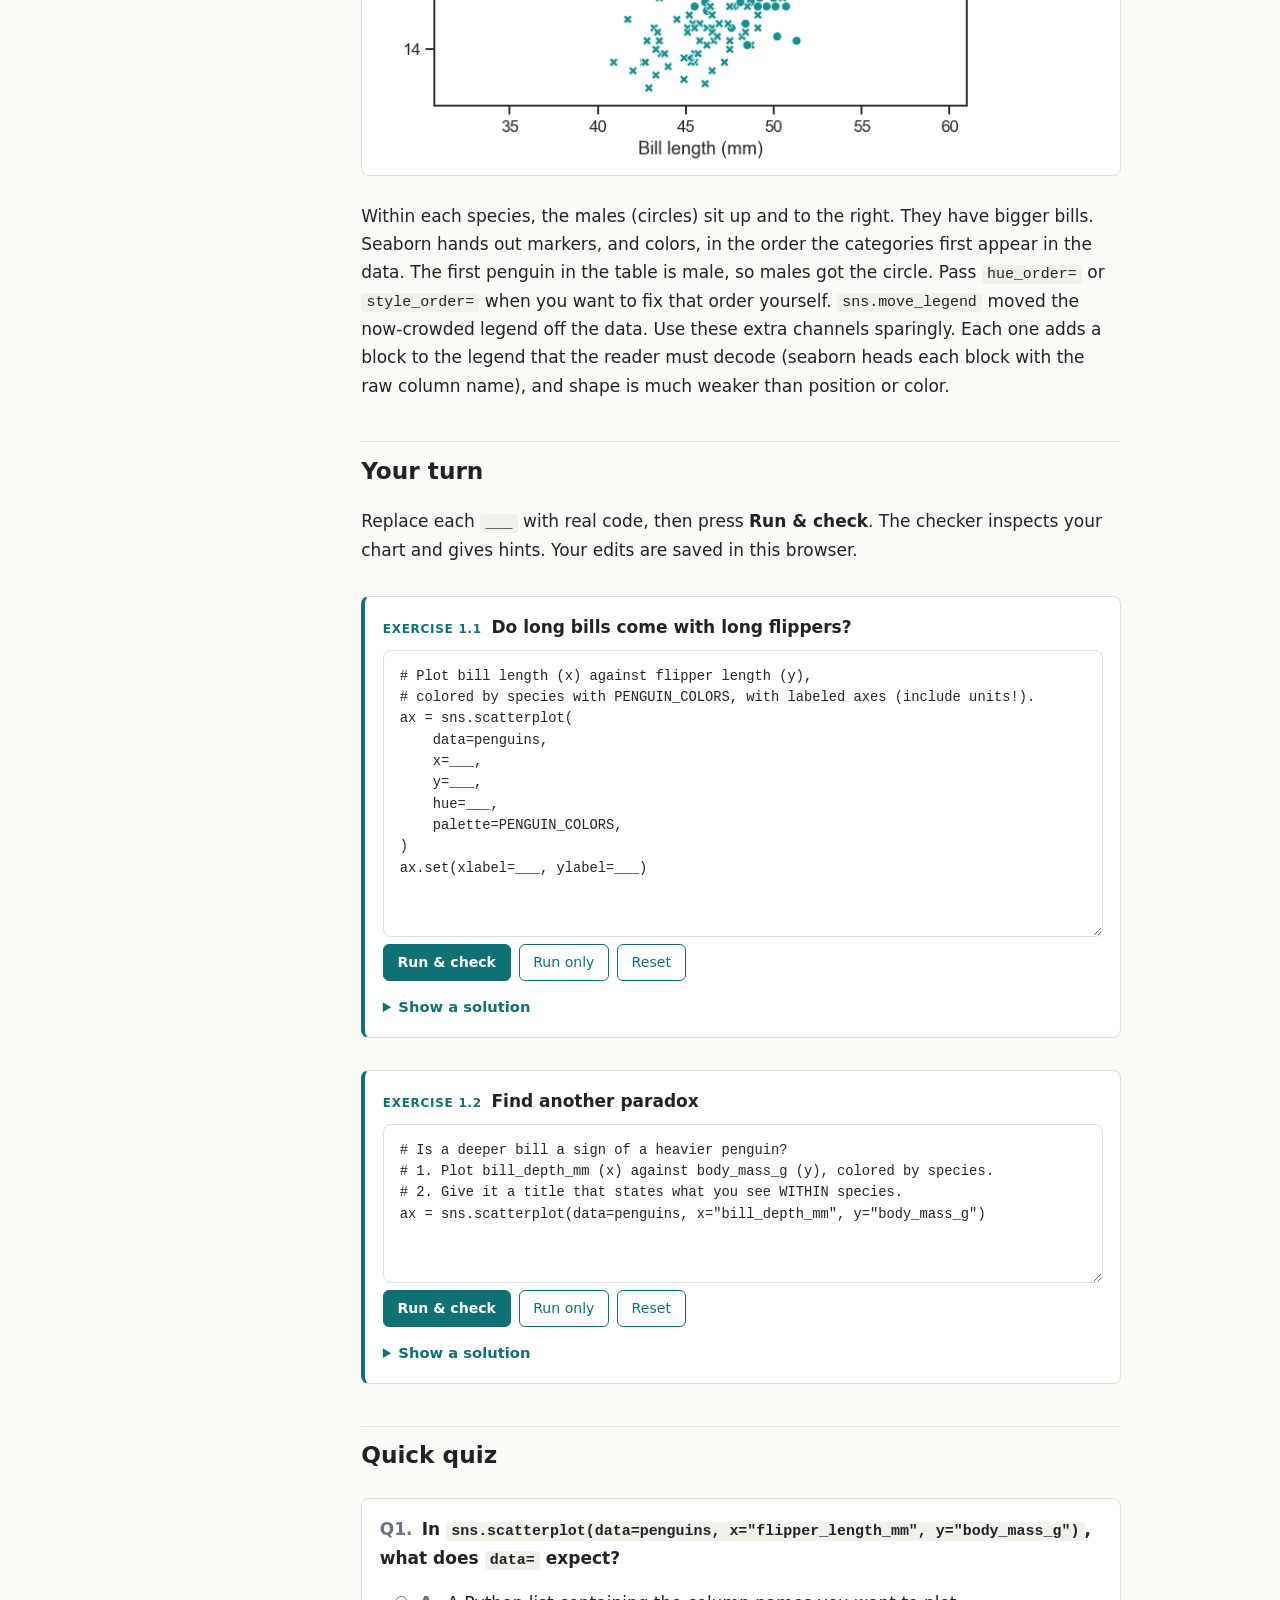
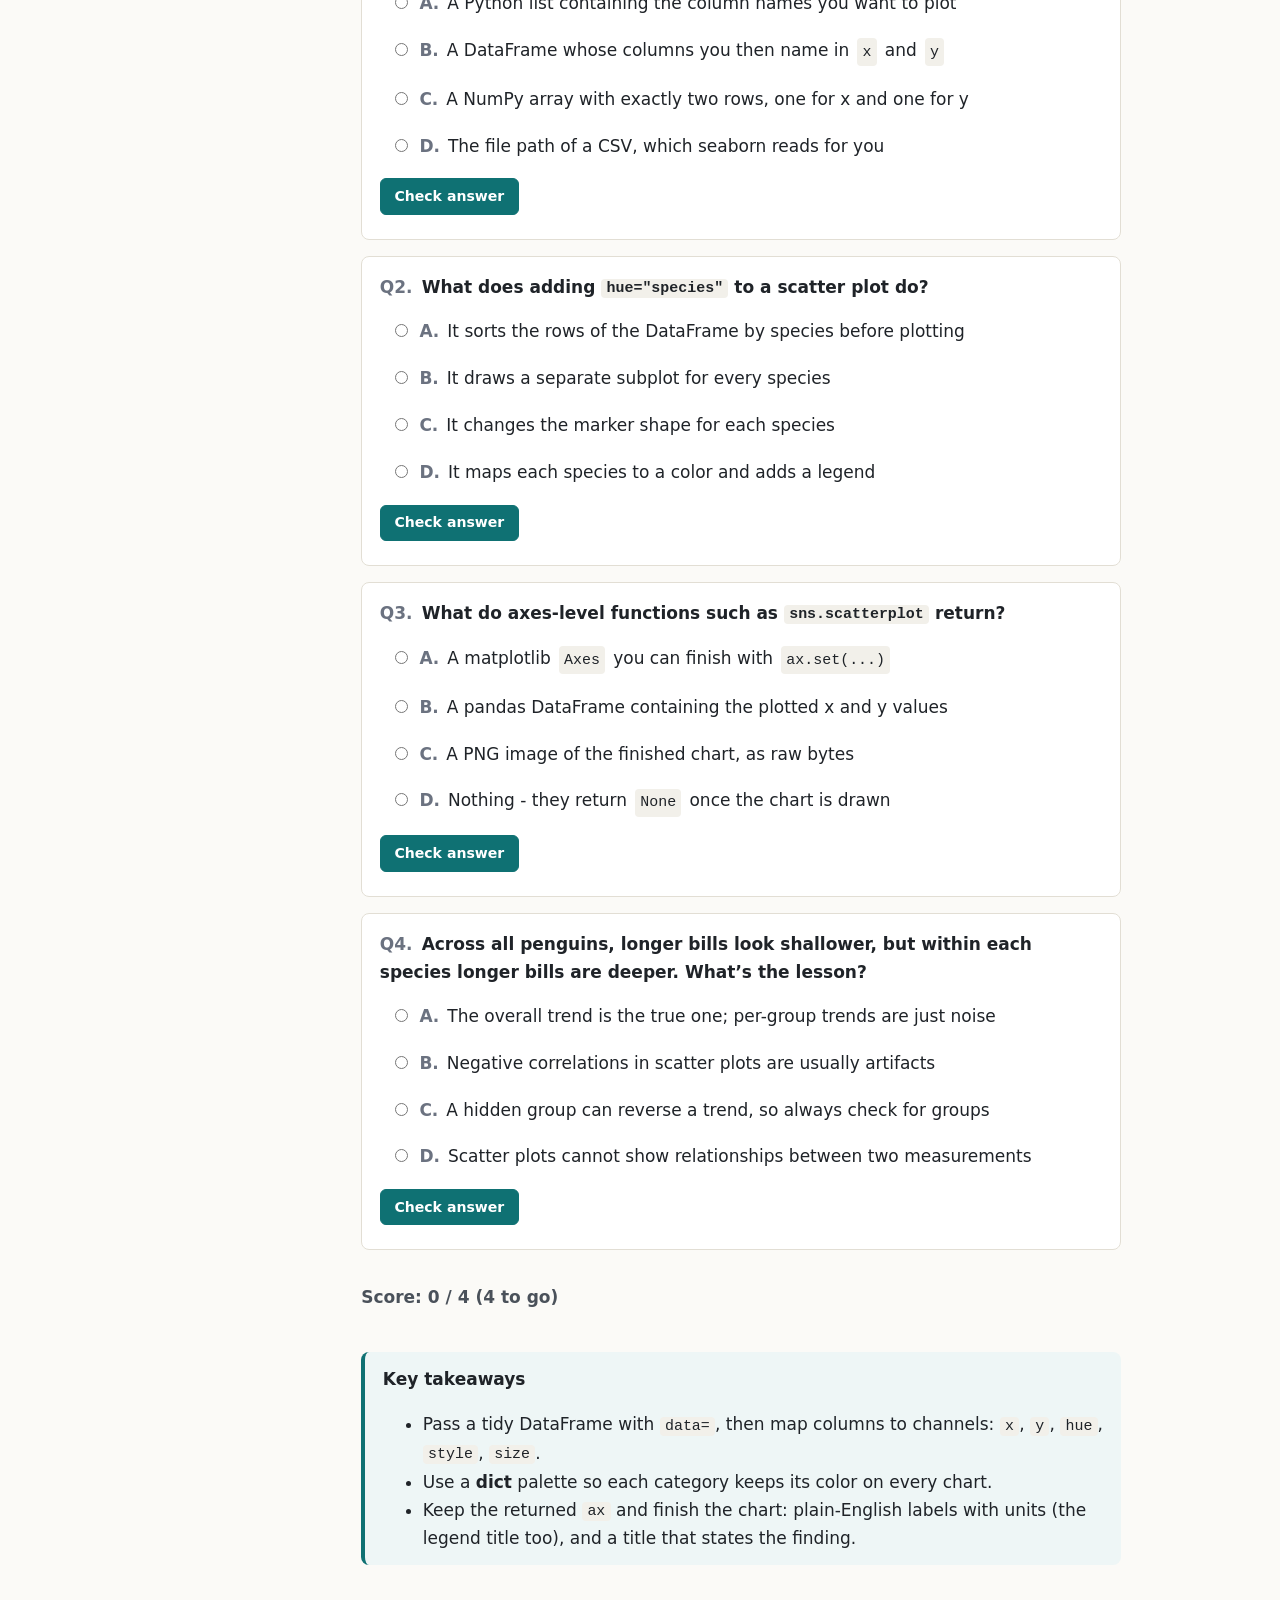
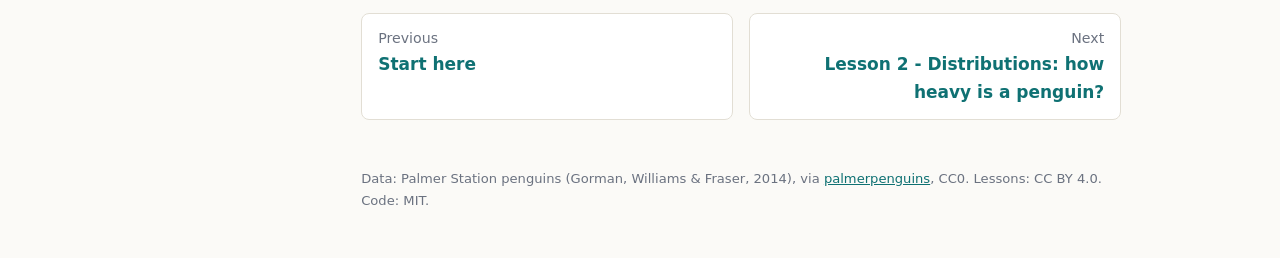
==== commit a0ec8da4: "Low review items: legend titles, 1.3 kg wording, panel order, exercise 2.1, stale-docs test Follow-u" ====
--- a/docs/01-first-plot.html
+++ b/docs/01-first-plot.html
@@ -143,8 +143,10 @@
     <span class="n">ylabel</span><span class="o">=</span><span class="s2">&quot;Body mass (g)&quot;</span><span class="p">,</span>
     <span class="n">title</span><span class="o">=</span><span class="s2">&quot;Longer flippers, heavier penguins&quot;</span><span class="p">,</span>
 <span class="p">)</span>
-</pre></div>
-<script type="application/json" class="cell-data">{"code": "ax = sns.scatterplot(\n    data=penguins,\n    x=\"flipper_length_mm\",\n    y=\"body_mass_g\",\n    hue=\"species\",\n    palette=PENGUIN_COLORS,\n)\nax.set(\n    xlabel=\"Flipper length (mm)\",\n    ylabel=\"Body mass (g)\",\n    title=\"Longer flippers, heavier penguins\",\n)"}</script><div class="cell-toolbar"><button type="button" class="btn-ghost" data-action="edit" title="Open this example in a live Python editor">Edit &amp; run</button></div><figure class="cell-figure"><img src="img/01-scatter-labeled.png" alt="Labeled scatter plot titled &#x27;Longer flippers, heavier penguins&#x27; with axis labels including units." loading="lazy"></figure><div class="cell-live"></div></div>
+<span class="n">ax</span><span class="o">.</span><span class="n">get_legend</span><span class="p">()</span><span class="o">.</span><span class="n">set_title</span><span class="p">(</span><span class="s2">&quot;Species&quot;</span><span class="p">)</span>
+</pre></div>
+<script type="application/json" class="cell-data">{"code": "ax = sns.scatterplot(\n    data=penguins,\n    x=\"flipper_length_mm\",\n    y=\"body_mass_g\",\n    hue=\"species\",\n    palette=PENGUIN_COLORS,\n)\nax.set(\n    xlabel=\"Flipper length (mm)\",\n    ylabel=\"Body mass (g)\",\n    title=\"Longer flippers, heavier penguins\",\n)\nax.get_legend().set_title(\"Species\")"}</script><div class="cell-toolbar"><button type="button" class="btn-ghost" data-action="edit" title="Open this example in a live Python editor">Edit &amp; run</button></div><figure class="cell-figure"><img src="img/01-scatter-labeled.png" alt="Labeled scatter plot titled &#x27;Longer flippers, heavier penguins&#x27; with axis labels including units and a legend titled Species." loading="lazy"></figure><div class="cell-live"></div></div>
+<p>The legend&rsquo;s title is a label too. Seaborn copies it from the column name, so the last line rewrites it in the same plain English as the axes.</p>
 <div class="admonition few">
 <p class="admonition-title">A title should state the finding</p>
 <p>&ldquo;Flipper length vs body mass&rdquo; just names the axes, which the reader can already see. &ldquo;Longer flippers, heavier penguins&rdquo; tells them what to notice. Always include <strong>units</strong> in axis labels: raw names like <code>body_mass_g</code> read as code, not English.</p>
@@ -166,8 +168,9 @@
 <span class="p">)</span>
 <span class="n">ax</span><span class="o">.</span><span class="n">set</span><span class="p">(</span><span class="n">xlabel</span><span class="o">=</span><span class="s2">&quot;Bill length (mm)&quot;</span><span class="p">,</span> <span class="n">ylabel</span><span class="o">=</span><span class="s2">&quot;Bill depth (mm)&quot;</span><span class="p">,</span>
        <span class="n">title</span><span class="o">=</span><span class="s2">&quot;Within every species, longer bills are deeper&quot;</span><span class="p">)</span>
-</pre></div>
-<script type="application/json" class="cell-data">{"code": "ax = sns.scatterplot(\n    data=penguins,\n    x=\"bill_length_mm\",\n    y=\"bill_depth_mm\",\n    hue=\"species\",\n    palette=PENGUIN_COLORS,\n)\nax.set(xlabel=\"Bill length (mm)\", ylabel=\"Bill depth (mm)\",\n       title=\"Within every species, longer bills are deeper\")"}</script><div class="cell-toolbar"><button type="button" class="btn-ghost" data-action="edit" title="Open this example in a live Python editor">Edit &amp; run</button></div><figure class="cell-figure"><img src="img/01-bills-species.png" alt="The same bill scatter colored by species: within each of the three species, longer bills are deeper - the trend reverses." loading="lazy"></figure><div class="cell-live"></div></div>
+<span class="n">ax</span><span class="o">.</span><span class="n">get_legend</span><span class="p">()</span><span class="o">.</span><span class="n">set_title</span><span class="p">(</span><span class="s2">&quot;Species&quot;</span><span class="p">)</span>
+</pre></div>
+<script type="application/json" class="cell-data">{"code": "ax = sns.scatterplot(\n    data=penguins,\n    x=\"bill_length_mm\",\n    y=\"bill_depth_mm\",\n    hue=\"species\",\n    palette=PENGUIN_COLORS,\n)\nax.set(xlabel=\"Bill length (mm)\", ylabel=\"Bill depth (mm)\",\n       title=\"Within every species, longer bills are deeper\")\nax.get_legend().set_title(\"Species\")"}</script><div class="cell-toolbar"><button type="button" class="btn-ghost" data-action="edit" title="Open this example in a live Python editor">Edit &amp; run</button></div><figure class="cell-figure"><img src="img/01-bills-species.png" alt="The same bill scatter colored by species: within each of the three species, longer bills are deeper - the trend reverses." loading="lazy"></figure><div class="cell-live"></div></div>
 <p>Within <strong>each</strong> species the trend goes <em>up</em>. The downward slope came from mixing groups: Gentoos have long but shallow bills, Adelies short but deep ones. This is <strong>Simpson&rsquo;s paradox</strong>, and one <code>hue=</code> argument exposed it. Whenever you see a trend, ask: <em>what grouping might be hiding in here?</em></p>
 <h2 id="more-channels-style-and-size">More channels: <code>style</code> and <code>size</code></h2>
 <div class="cell" data-cell><div class="highlight"><pre><span></span><span class="n">ax</span> <span class="o">=</span> <span class="n">sns</span><span class="o">.</span><span class="n">scatterplot</span><span class="p">(</span>
@@ -182,7 +185,7 @@
 <span class="n">sns</span><span class="o">.</span><span class="n">move_legend</span><span class="p">(</span><span class="n">ax</span><span class="p">,</span> <span class="s2">&quot;upper left&quot;</span><span class="p">,</span> <span class="n">bbox_to_anchor</span><span class="o">=</span><span class="p">(</span><span class="mi">1</span><span class="p">,</span> <span class="mi">1</span><span class="p">))</span>  <span class="c1"># park the legend outside the data</span>
 </pre></div>
 <script type="application/json" class="cell-data">{"code": "ax = sns.scatterplot(\n    data=penguins,\n    x=\"bill_length_mm\",\n    y=\"bill_depth_mm\",\n    hue=\"species\",\n    palette=PENGUIN_COLORS,\n    style=\"sex\",\n)\nax.set(xlabel=\"Bill length (mm)\", ylabel=\"Bill depth (mm)\")\nsns.move_legend(ax, \"upper left\", bbox_to_anchor=(1, 1))  # park the legend outside the data"}</script><div class="cell-toolbar"><button type="button" class="btn-ghost" data-action="edit" title="Open this example in a live Python editor">Edit &amp; run</button></div><figure class="cell-figure"><img src="img/01-scatter-style.png" alt="Bill scatter colored by species with circle markers for male and cross markers for female penguins; within each species the male markers sit up and to the right." loading="lazy"></figure><div class="cell-live"></div></div>
-<p>Within each species, the males (circles) sit up and to the right. They have bigger bills. Seaborn hands out markers, and colors, in the order the categories first appear in the data. The first penguin in the table is male, so males got the circle. Pass <code>hue_order=</code> or <code>style_order=</code> when you want to fix that order yourself. <code>sns.move_legend</code> moved the now-crowded legend off the data. Use these extra channels sparingly. Each one adds a legend entry the reader must decode, and shape is much weaker than position or color.</p>
+<p>Within each species, the males (circles) sit up and to the right. They have bigger bills. Seaborn hands out markers, and colors, in the order the categories first appear in the data. The first penguin in the table is male, so males got the circle. Pass <code>hue_order=</code> or <code>style_order=</code> when you want to fix that order yourself. <code>sns.move_legend</code> moved the now-crowded legend off the data. Use these extra channels sparingly. Each one adds a block to the legend that the reader must decode (seaborn heads each block with the raw column name), and shape is much weaker than position or color.</p>
 <h2 id="your-turn">Your turn</h2>
 <p>Replace each <code>___</code> with real code, then press <strong>Run &amp; check</strong>. The checker inspects your chart and gives hints. Your edits are saved in this browser.</p>
 
@@ -215,11 +218,12 @@
     <span class="n">palette</span><span class="o">=</span><span class="n">PENGUIN_COLORS</span><span class="p">,</span>
 <span class="p">)</span>
 <span class="n">ax</span><span class="o">.</span><span class="n">set</span><span class="p">(</span><span class="n">xlabel</span><span class="o">=</span><span class="s2">&quot;Bill length (mm)&quot;</span><span class="p">,</span> <span class="n">ylabel</span><span class="o">=</span><span class="s2">&quot;Flipper length (mm)&quot;</span><span class="p">)</span>
+<span class="n">ax</span><span class="o">.</span><span class="n">get_legend</span><span class="p">()</span><span class="o">.</span><span class="n">set_title</span><span class="p">(</span><span class="s2">&quot;Species&quot;</span><span class="p">)</span>
 </pre></div>
 <figure class="cell-figure"><img src="img/sol-1.1.png" alt="Solution chart for exercise 1.1" loading="lazy"></figure>
     <button type="button" class="btn-ghost" data-action="load-solution">Load solution into editor</button>
   </details>
-  <script type="application/json" class="cell-data">{"starter": "# Plot bill length (x) against flipper length (y),\n# colored by species with PENGUIN_COLORS, with labeled axes (include units!).\nax = sns.scatterplot(\n    data=penguins,\n    x=___,\n    y=___,\n    hue=___,\n    palette=PENGUIN_COLORS,\n)\nax.set(xlabel=___, ylabel=___)", "solution": "ax = sns.scatterplot(\n    data=penguins,\n    x=\"bill_length_mm\",\n    y=\"flipper_length_mm\",\n    hue=\"species\",\n    palette=PENGUIN_COLORS,\n)\nax.set(xlabel=\"Bill length (mm)\", ylabel=\"Flipper length (mm)\")", "check": "ax = chart_axes()[0]\npts = points(ax)\nassert abs(pts[:, 0].mean() - penguins[\"bill_length_mm\"].mean()) < 0.5, \"x should be the bill_length_mm column.\"\nassert abs(pts[:, 1].mean() - penguins[\"flipper_length_mm\"].mean()) < 0.5, \"y should be the flipper_length_mm column.\"\nassert {\"Adelie\", \"Chinstrap\", \"Gentoo\"} <= set(legend_labels(ax)), \"Color the points by species with hue='species'.\"\nassert near_color(PENGUIN_COLORS[\"Gentoo\"], colors_used(ax)), \"Use palette=PENGUIN_COLORS so species keep their colors.\"\nassert \"_\" not in ax.get_xlabel() and \"_\" not in ax.get_ylabel(), \"Write the axis labels in plain English, e.g. 'Bill length (mm)'.\"\nassert \"mm\" in ax.get_xlabel() and \"mm\" in ax.get_ylabel(), \"Include the units (mm) in both axis labels.\"\nprint(\"Bills and flippers grow together, and each species has its own cluster.\")"}</script>
+  <script type="application/json" class="cell-data">{"starter": "# Plot bill length (x) against flipper length (y),\n# colored by species with PENGUIN_COLORS, with labeled axes (include units!).\nax = sns.scatterplot(\n    data=penguins,\n    x=___,\n    y=___,\n    hue=___,\n    palette=PENGUIN_COLORS,\n)\nax.set(xlabel=___, ylabel=___)", "solution": "ax = sns.scatterplot(\n    data=penguins,\n    x=\"bill_length_mm\",\n    y=\"flipper_length_mm\",\n    hue=\"species\",\n    palette=PENGUIN_COLORS,\n)\nax.set(xlabel=\"Bill length (mm)\", ylabel=\"Flipper length (mm)\")\nax.get_legend().set_title(\"Species\")", "check": "ax = chart_axes()[0]\npts = points(ax)\nassert abs(pts[:, 0].mean() - penguins[\"bill_length_mm\"].mean()) < 0.5, \"x should be the bill_length_mm column.\"\nassert abs(pts[:, 1].mean() - penguins[\"flipper_length_mm\"].mean()) < 0.5, \"y should be the flipper_length_mm column.\"\nassert {\"Adelie\", \"Chinstrap\", \"Gentoo\"} <= set(legend_labels(ax)), \"Color the points by species with hue='species'.\"\nassert near_color(PENGUIN_COLORS[\"Gentoo\"], colors_used(ax)), \"Use palette=PENGUIN_COLORS so species keep their colors.\"\nassert \"_\" not in ax.get_xlabel() and \"_\" not in ax.get_ylabel(), \"Write the axis labels in plain English, e.g. 'Bill length (mm)'.\"\nassert \"mm\" in ax.get_xlabel() and \"mm\" in ax.get_ylabel(), \"Include the units (mm) in both axis labels.\"\nprint(\"Bills and flippers grow together, and each species has its own cluster.\")"}</script>
 </div>
 
 
@@ -251,11 +255,12 @@
     <span class="n">ylabel</span><span class="o">=</span><span class="s2">&quot;Body mass (g)&quot;</span><span class="p">,</span>
     <span class="n">title</span><span class="o">=</span><span class="s2">&quot;Within each species, deeper bills mean heavier penguins&quot;</span><span class="p">,</span>
 <span class="p">)</span>
+<span class="n">ax</span><span class="o">.</span><span class="n">get_legend</span><span class="p">()</span><span class="o">.</span><span class="n">set_title</span><span class="p">(</span><span class="s2">&quot;Species&quot;</span><span class="p">)</span>
 </pre></div>
 <figure class="cell-figure"><img src="img/sol-1.2.png" alt="Solution chart for exercise 1.2" loading="lazy"></figure>
     <button type="button" class="btn-ghost" data-action="load-solution">Load solution into editor</button>
   </details>
-  <script type="application/json" class="cell-data">{"starter": "# Is a deeper bill a sign of a heavier penguin?\n# 1. Plot bill_depth_mm (x) against body_mass_g (y), colored by species.\n# 2. Give it a title that states what you see WITHIN species.\nax = sns.scatterplot(data=penguins, x=\"bill_depth_mm\", y=\"body_mass_g\")", "solution": "ax = sns.scatterplot(\n    data=penguins,\n    x=\"bill_depth_mm\",\n    y=\"body_mass_g\",\n    hue=\"species\",\n    palette=PENGUIN_COLORS,\n)\nax.set(\n    xlabel=\"Bill depth (mm)\",\n    ylabel=\"Body mass (g)\",\n    title=\"Within each species, deeper bills mean heavier penguins\",\n)", "check": "ax = chart_axes()[0]\npts = points(ax)\nassert abs(pts[:, 0].mean() - penguins[\"bill_depth_mm\"].mean()) < 0.3, \"x should be bill_depth_mm.\"\nassert abs(pts[:, 1].mean() - penguins[\"body_mass_g\"].mean()) < 30, \"y should be body_mass_g.\"\nassert {\"Adelie\", \"Chinstrap\", \"Gentoo\"} <= set(legend_labels(ax)), \"Split the cloud by species with hue - that's where the paradox hides.\"\nassert len(ax.get_title()) >= 15, \"Add a title that states the finding, not just the variable names.\"\nprint(\"Overall, deeper bills look LIGHTER (Gentoos are heavy with shallow bills),\\n\"\n      \"but within each species the trend is positive. Simpson strikes again.\")"}</script>
+  <script type="application/json" class="cell-data">{"starter": "# Is a deeper bill a sign of a heavier penguin?\n# 1. Plot bill_depth_mm (x) against body_mass_g (y), colored by species.\n# 2. Give it a title that states what you see WITHIN species.\nax = sns.scatterplot(data=penguins, x=\"bill_depth_mm\", y=\"body_mass_g\")", "solution": "ax = sns.scatterplot(\n    data=penguins,\n    x=\"bill_depth_mm\",\n    y=\"body_mass_g\",\n    hue=\"species\",\n    palette=PENGUIN_COLORS,\n)\nax.set(\n    xlabel=\"Bill depth (mm)\",\n    ylabel=\"Body mass (g)\",\n    title=\"Within each species, deeper bills mean heavier penguins\",\n)\nax.get_legend().set_title(\"Species\")", "check": "ax = chart_axes()[0]\npts = points(ax)\nassert abs(pts[:, 0].mean() - penguins[\"bill_depth_mm\"].mean()) < 0.3, \"x should be bill_depth_mm.\"\nassert abs(pts[:, 1].mean() - penguins[\"body_mass_g\"].mean()) < 30, \"y should be body_mass_g.\"\nassert {\"Adelie\", \"Chinstrap\", \"Gentoo\"} <= set(legend_labels(ax)), \"Split the cloud by species with hue - that's where the paradox hides.\"\nassert len(ax.get_title()) >= 15, \"Add a title that states the finding, not just the variable names.\"\nprint(\"Overall, deeper bills look LIGHTER (Gentoos are heavy with shallow bills),\\n\"\n      \"but within each species the trend is positive. Simpson strikes again.\")"}</script>
 </div>
 
 
@@ -294,7 +299,7 @@
 <ul>
 <li>Pass a tidy DataFrame with <code>data=</code>, then map columns to channels: <code>x</code>, <code>y</code>, <code>hue</code>, <code>style</code>, <code>size</code>.</li>
 <li>Use a <strong>dict</strong> palette so each category keeps its color on every chart.</li>
-<li>Keep the returned <code>ax</code> and finish the chart: plain-English labels with units, and a title that states the finding.</li>
+<li>Keep the returned <code>ax</code> and finish the chart: plain-English labels with units (the legend title too), and a title that states the finding.</li>
 </ul>
 </div>
     </article>
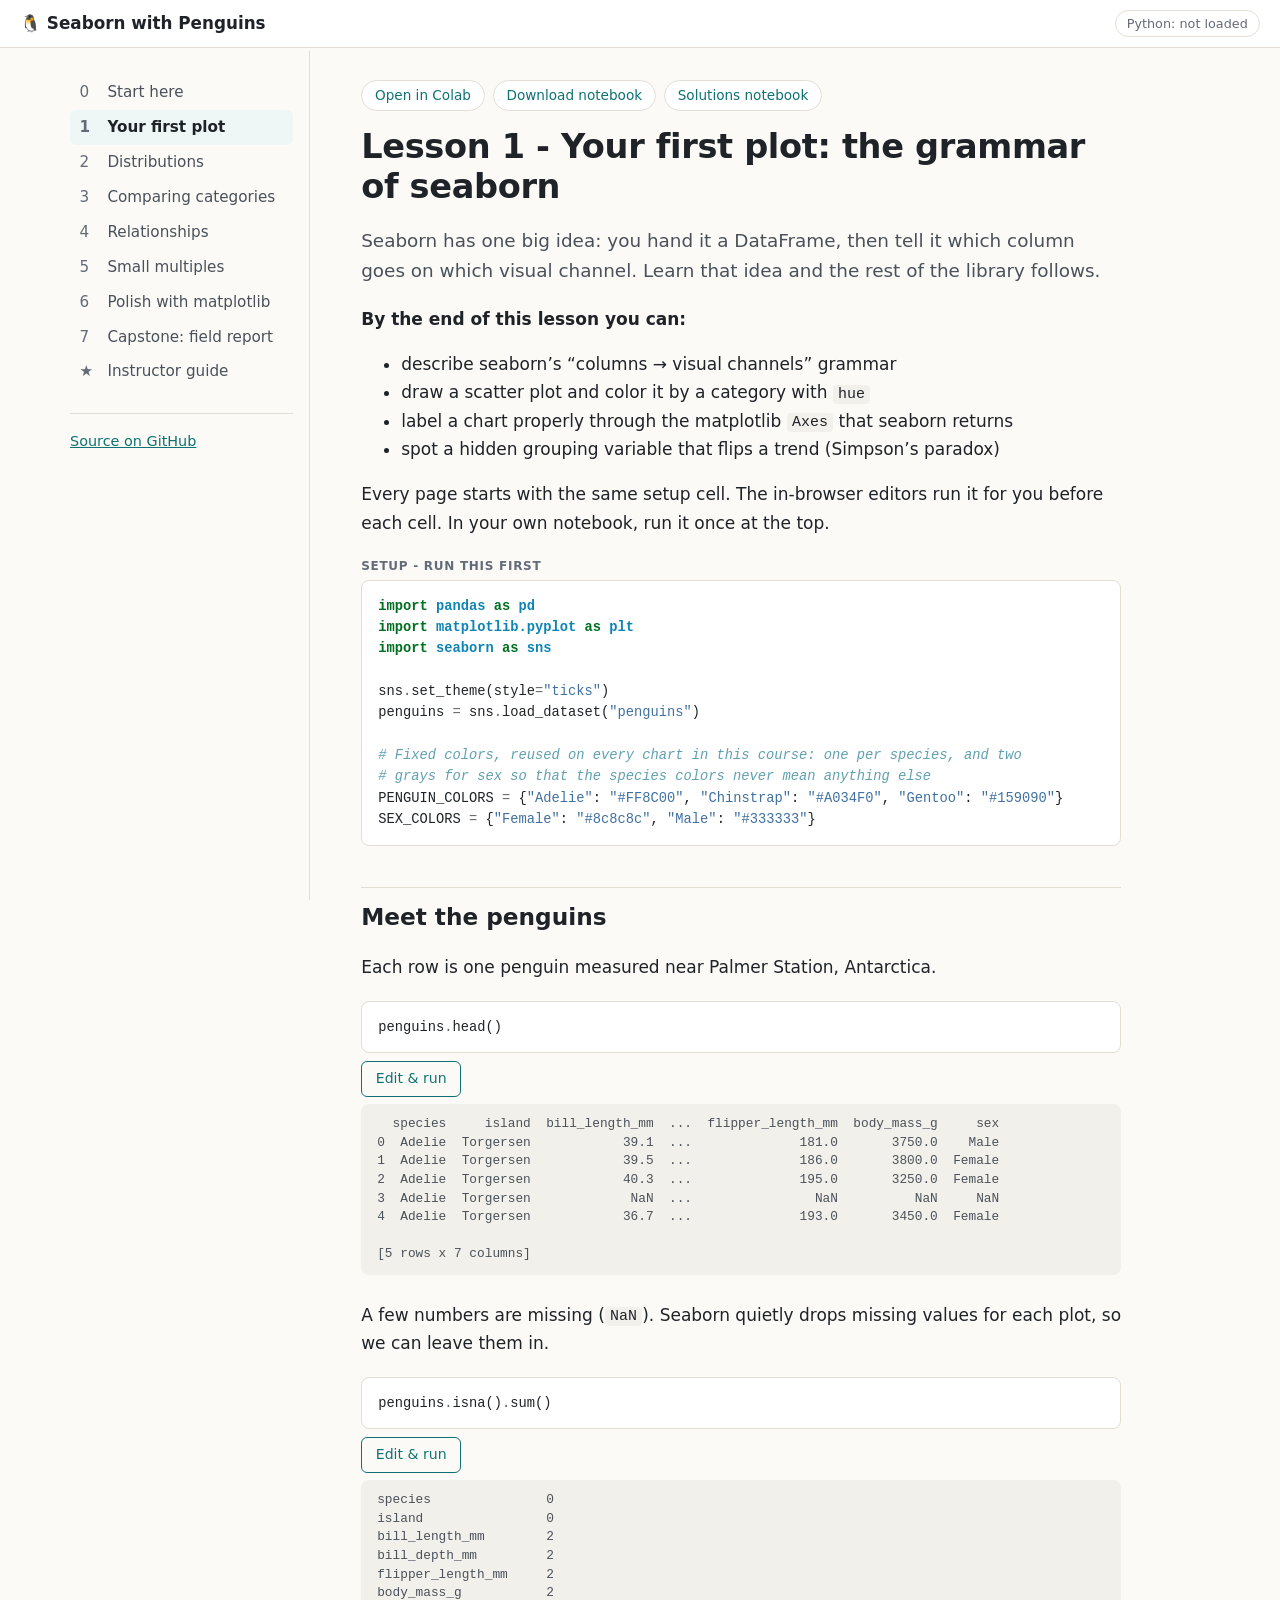
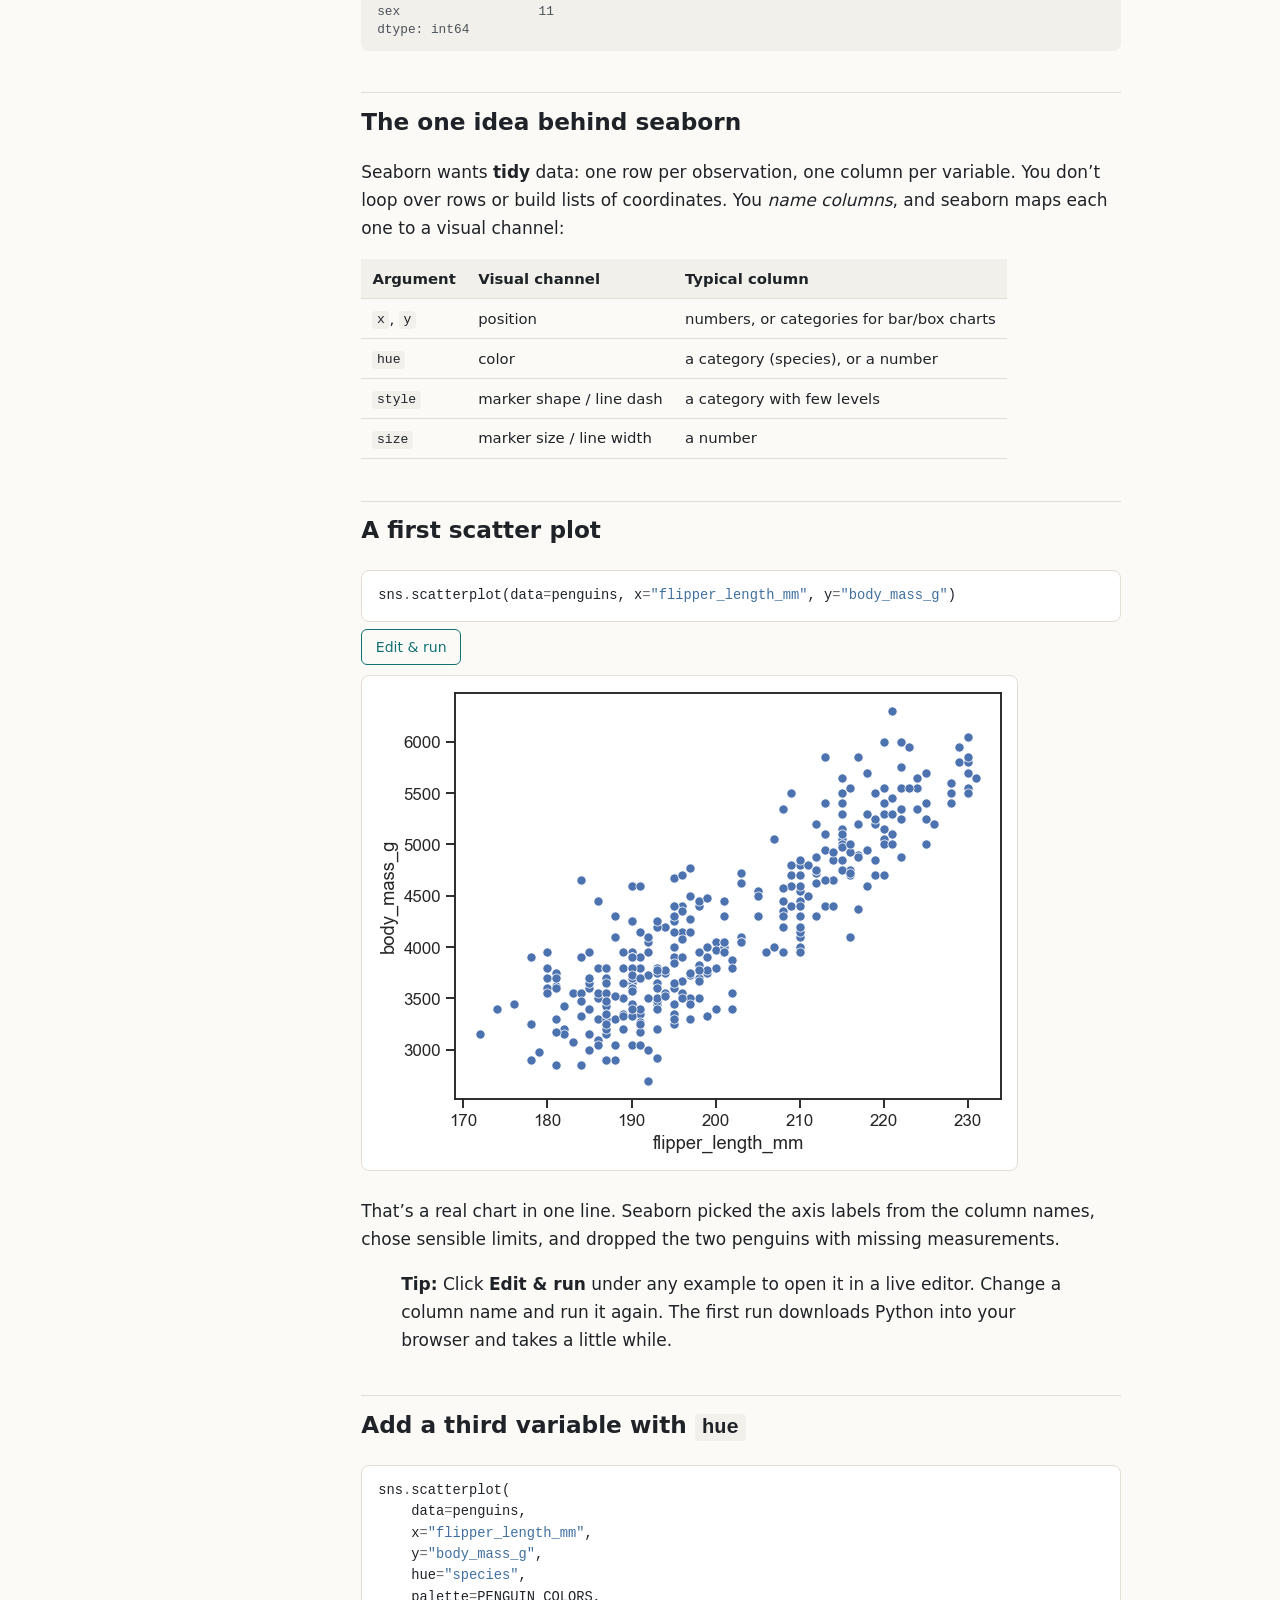
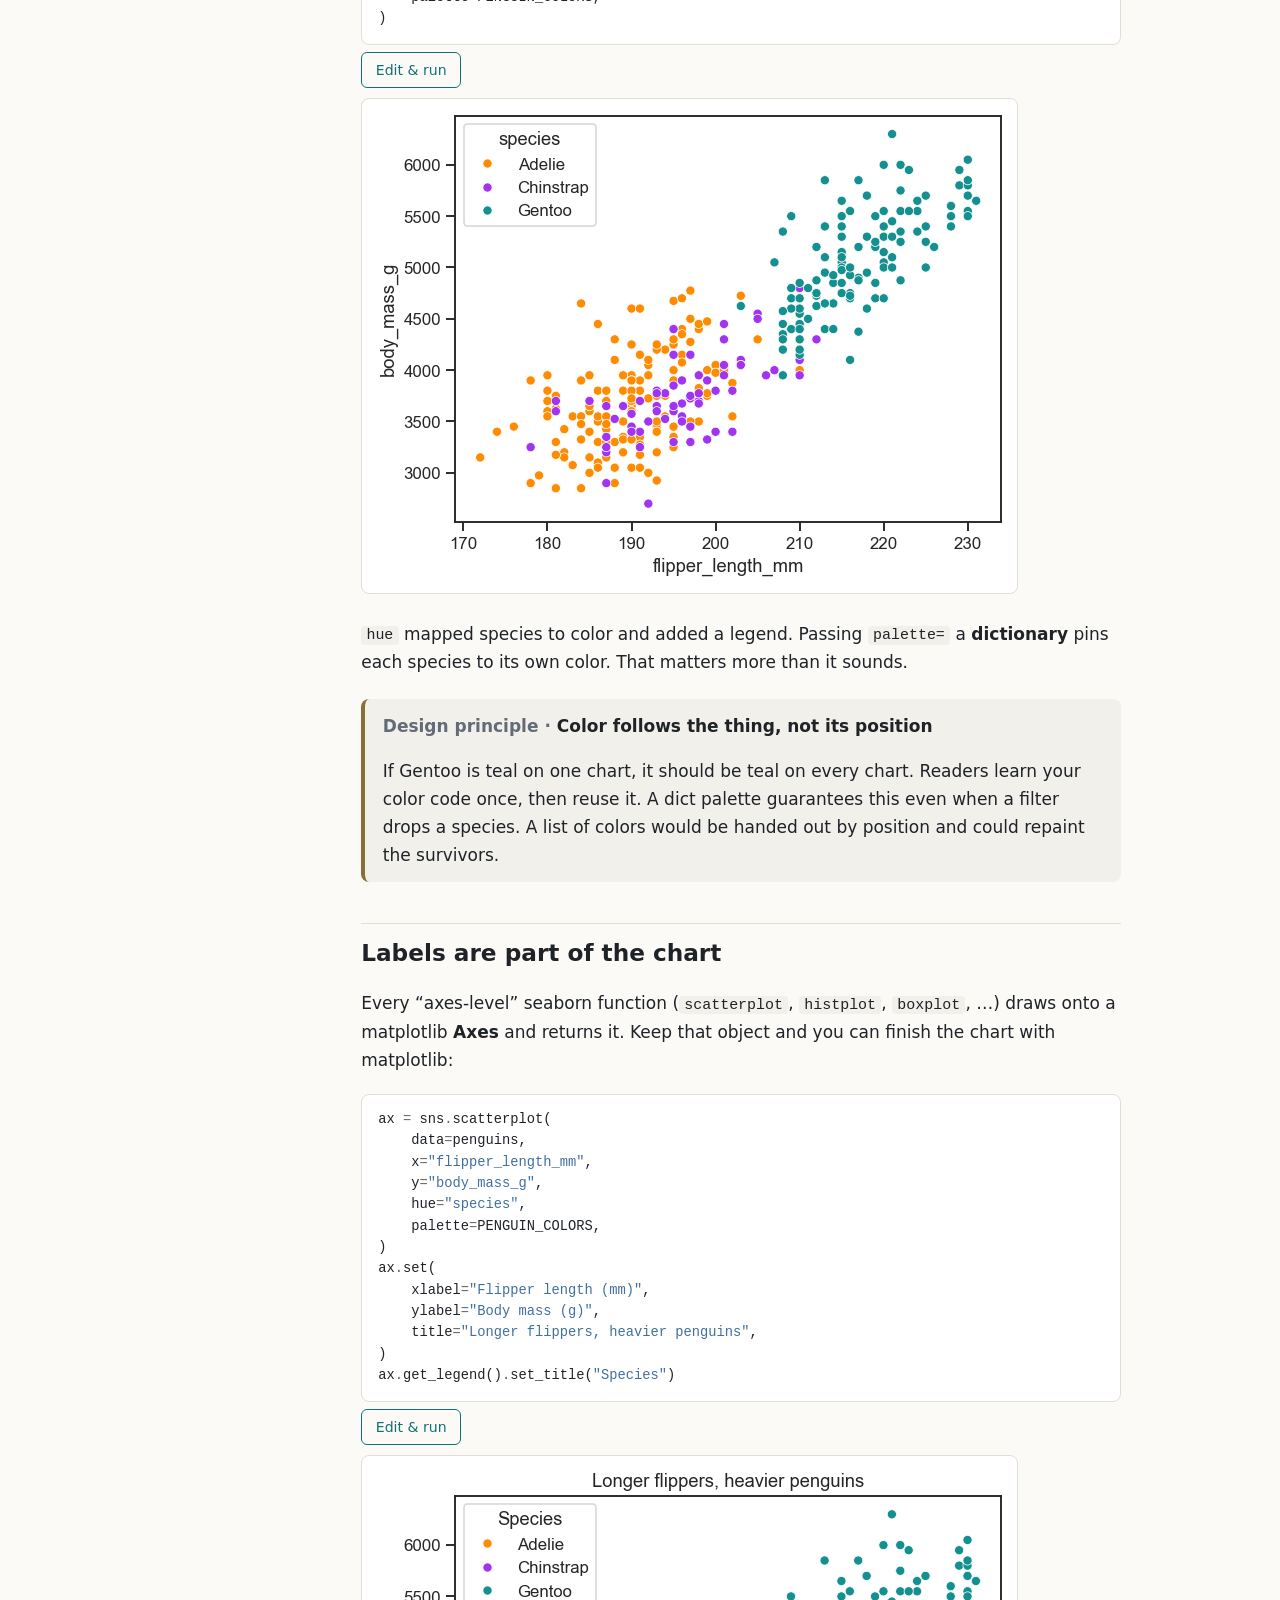
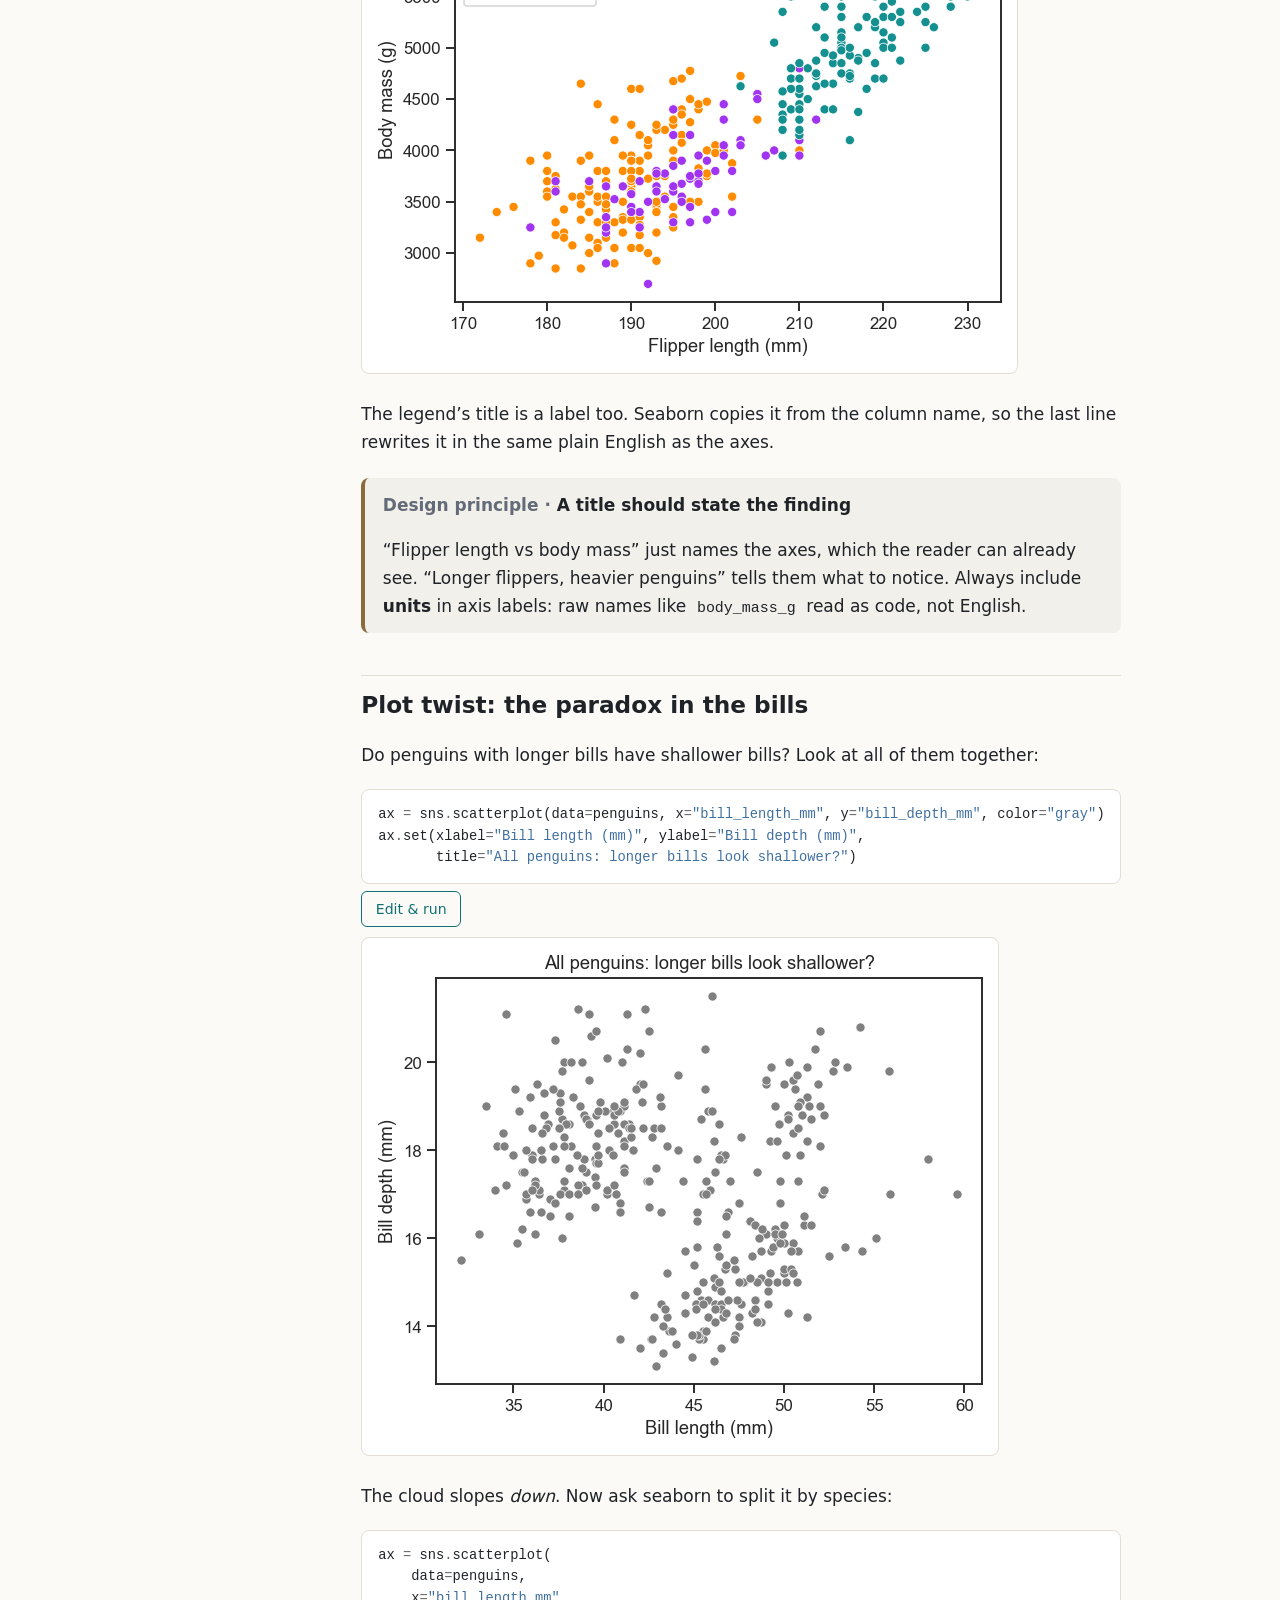
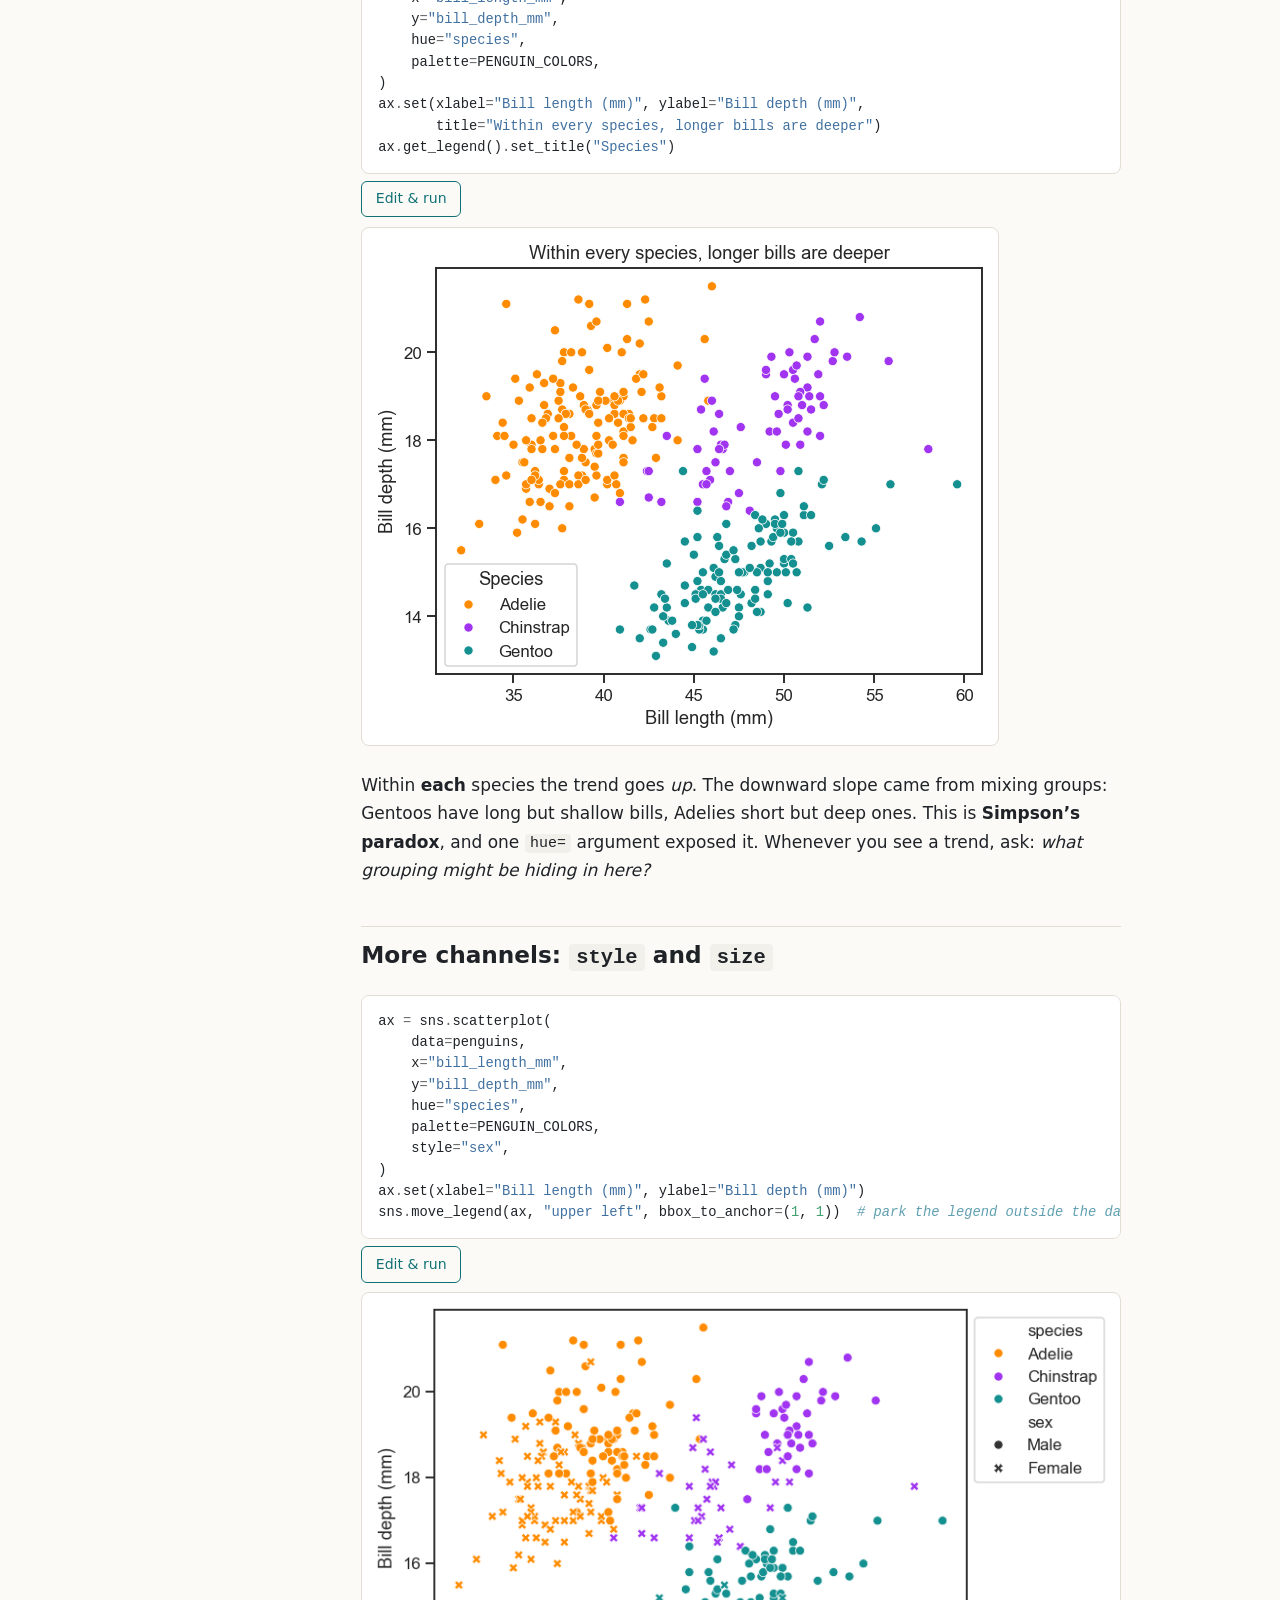
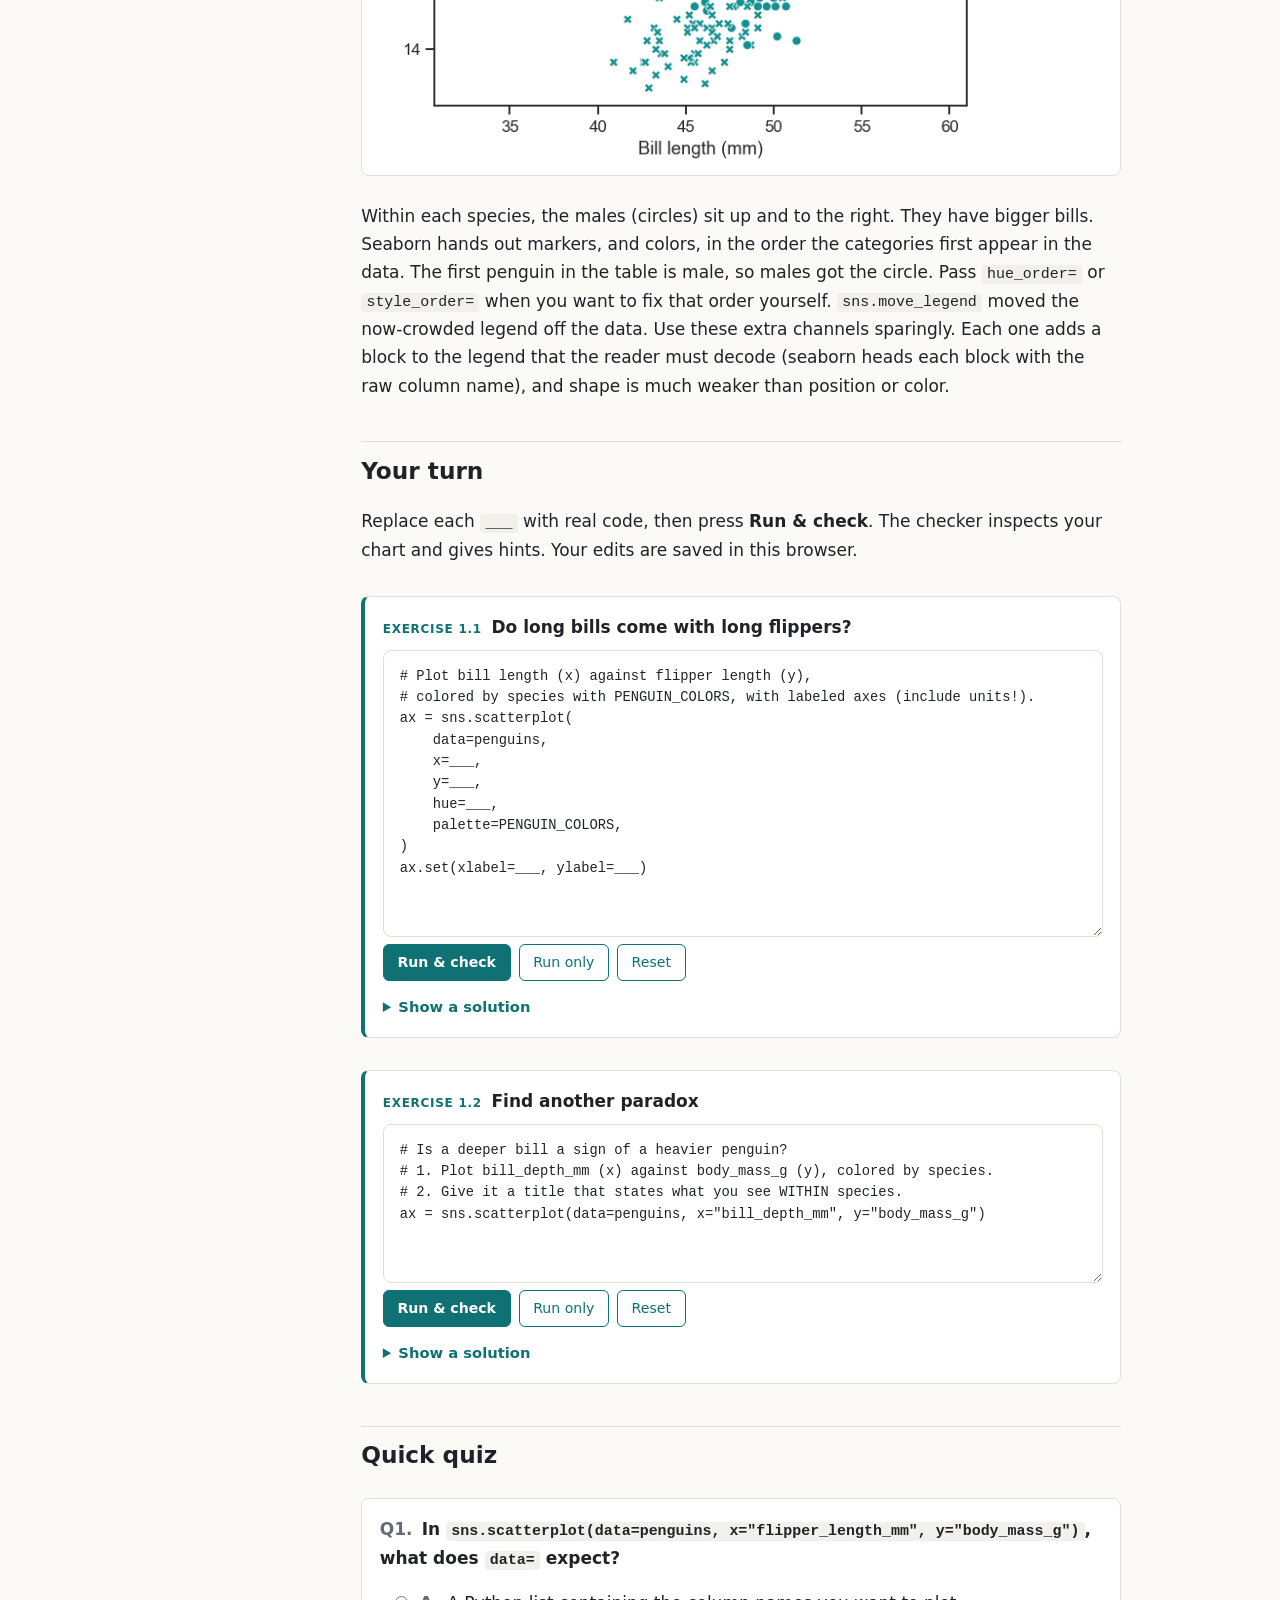
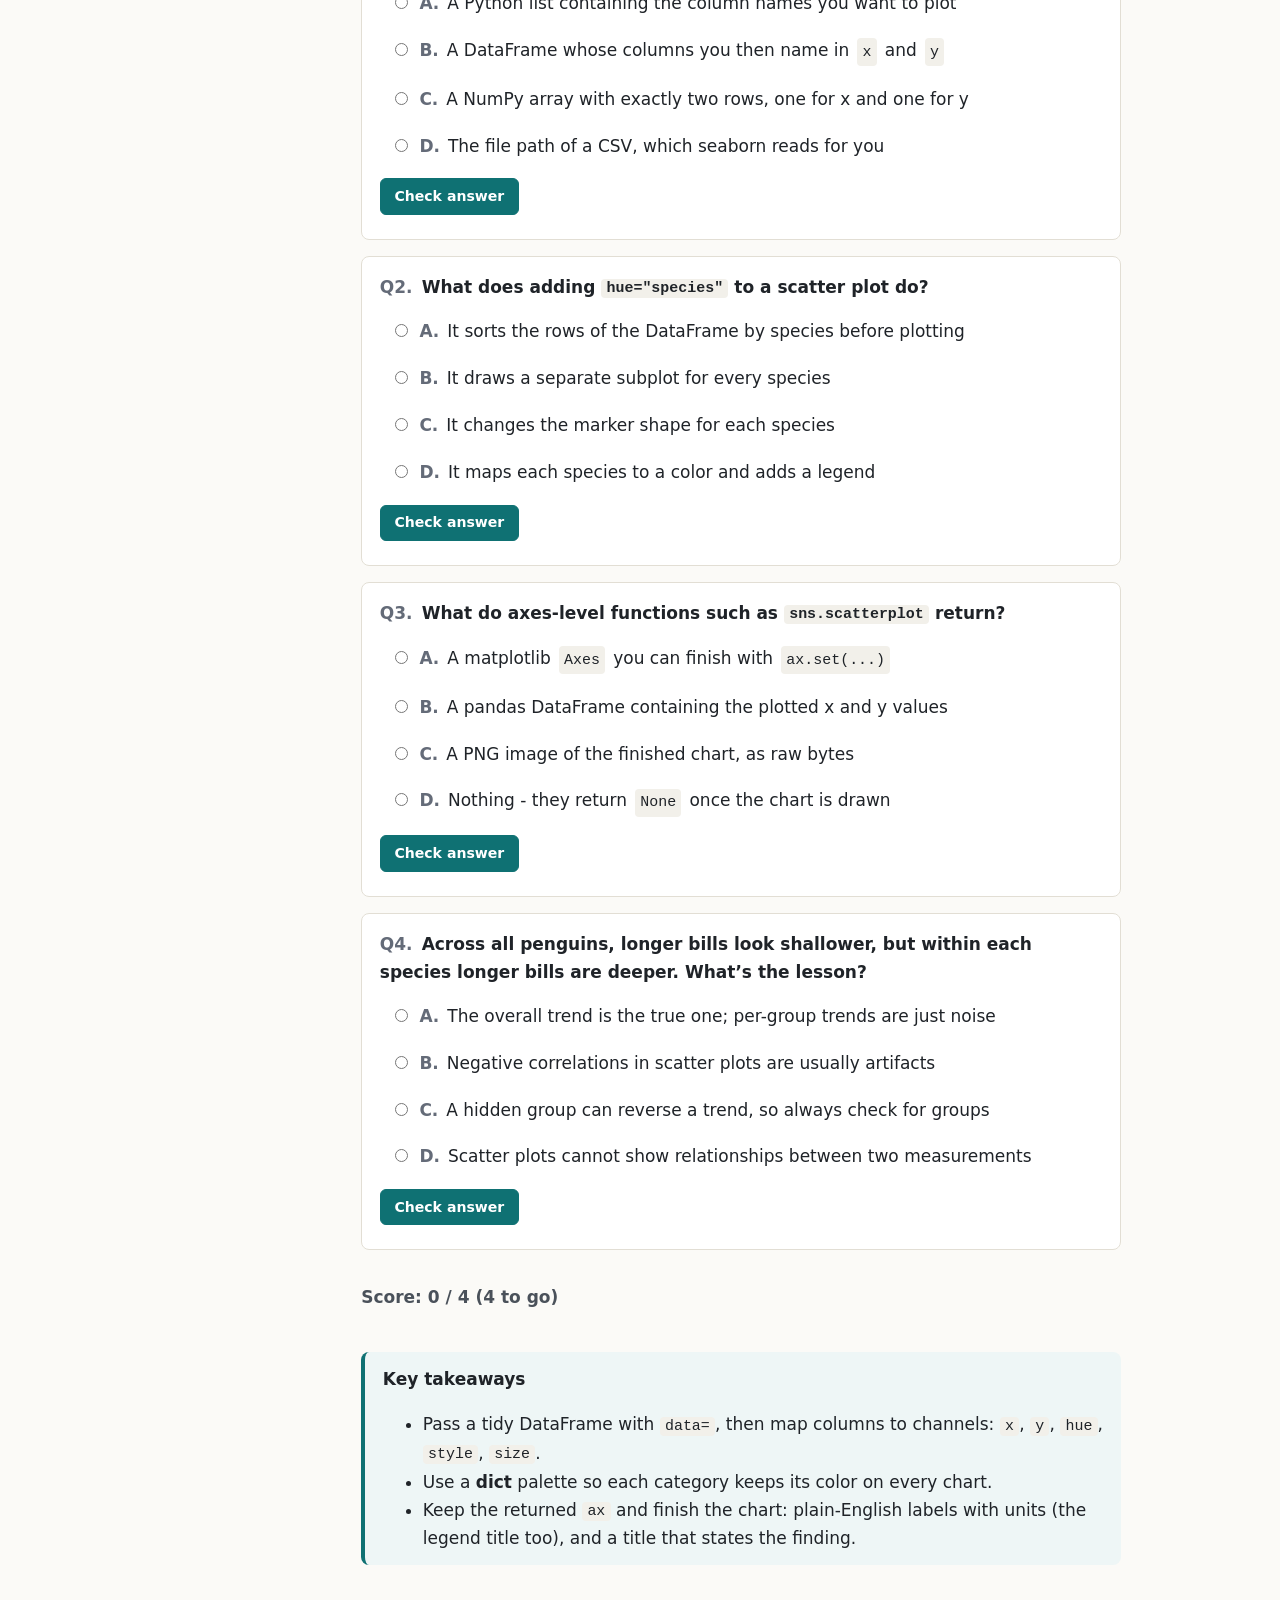
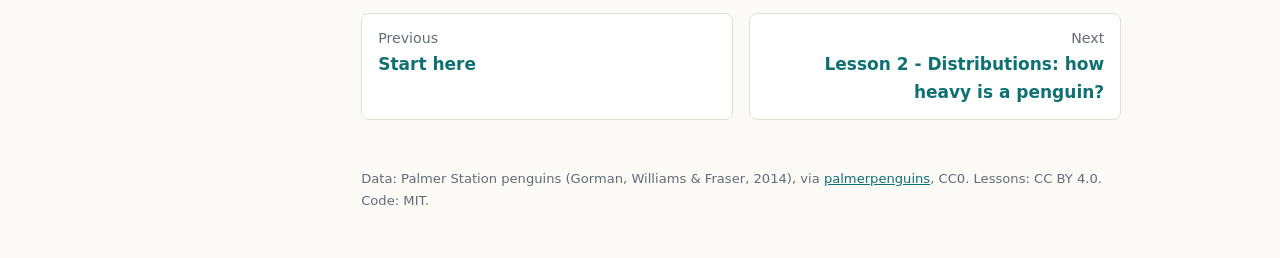
==== commit 42826c5b: "Objectives map v1.3 (O8-O10), phone-width fix (L22), second recheck Decisions applied to the mastery" ====
--- a/docs/01-first-plot.html
+++ b/docs/01-first-plot.html
@@ -268,28 +268,28 @@
 <section class="quiz" aria-label="Quiz">
 <div class="quiz-q" data-answer="B" id="01-first-plot-q1" role="group" aria-labelledby="01-first-plot-q1-stem">
   <p class="quiz-stem" id="01-first-plot-q1-stem"><span class="quiz-num">Q1.</span> In <code>sns.scatterplot(data=penguins, x="flipper_length_mm", y="body_mass_g")</code>, what does <code>data=</code> expect?</p>
-  <ol class="quiz-options"><li><label><input type="radio" name="01-first-plot-q1" value="A"> <span class="opt-letter">A.</span> A Python list containing the column names you want to plot</label></li><li><label><input type="radio" name="01-first-plot-q1" value="B"> <span class="opt-letter">B.</span> A DataFrame whose columns you then name in <code>x</code> and <code>y</code></label></li><li><label><input type="radio" name="01-first-plot-q1" value="C"> <span class="opt-letter">C.</span> A NumPy array with exactly two rows, one for x and one for y</label></li><li><label><input type="radio" name="01-first-plot-q1" value="D"> <span class="opt-letter">D.</span> The file path of a CSV, which seaborn reads for you</label></li></ol>
+  <ol class="quiz-options"><li><label><input type="radio" name="01-first-plot-q1" value="A"> <span class="opt-letter">A.</span> <span class="opt-text">A Python list containing the column names you want to plot</span></label></li><li><label><input type="radio" name="01-first-plot-q1" value="B"> <span class="opt-letter">B.</span> <span class="opt-text">A DataFrame whose columns you then name in <code>x</code> and <code>y</code></span></label></li><li><label><input type="radio" name="01-first-plot-q1" value="C"> <span class="opt-letter">C.</span> <span class="opt-text">A NumPy array with exactly two rows, one for x and one for y</span></label></li><li><label><input type="radio" name="01-first-plot-q1" value="D"> <span class="opt-letter">D.</span> <span class="opt-text">The file path of a CSV, which seaborn reads for you</span></label></li></ol>
   <button type="button" class="btn-primary" data-action="grade">Check answer</button>
   <div class="quiz-feedback" aria-live="polite"></div>
   <div class="quiz-explain" hidden>Seaborn&rsquo;s grammar is built on tidy DataFrames: pass the frame once with <code>data=</code>, then refer to its columns by name.</div>
 </div>
 <div class="quiz-q" data-answer="D" id="01-first-plot-q2" role="group" aria-labelledby="01-first-plot-q2-stem">
   <p class="quiz-stem" id="01-first-plot-q2-stem"><span class="quiz-num">Q2.</span> What does adding <code>hue="species"</code> to a scatter plot do?</p>
-  <ol class="quiz-options"><li><label><input type="radio" name="01-first-plot-q2" value="A"> <span class="opt-letter">A.</span> It sorts the rows of the DataFrame by species before plotting</label></li><li><label><input type="radio" name="01-first-plot-q2" value="B"> <span class="opt-letter">B.</span> It draws a separate subplot for every species</label></li><li><label><input type="radio" name="01-first-plot-q2" value="C"> <span class="opt-letter">C.</span> It changes the marker shape for each species</label></li><li><label><input type="radio" name="01-first-plot-q2" value="D"> <span class="opt-letter">D.</span> It maps each species to a color and adds a legend</label></li></ol>
+  <ol class="quiz-options"><li><label><input type="radio" name="01-first-plot-q2" value="A"> <span class="opt-letter">A.</span> <span class="opt-text">It sorts the rows of the DataFrame by species before plotting</span></label></li><li><label><input type="radio" name="01-first-plot-q2" value="B"> <span class="opt-letter">B.</span> <span class="opt-text">It draws a separate subplot for every species</span></label></li><li><label><input type="radio" name="01-first-plot-q2" value="C"> <span class="opt-letter">C.</span> <span class="opt-text">It changes the marker shape for each species</span></label></li><li><label><input type="radio" name="01-first-plot-q2" value="D"> <span class="opt-letter">D.</span> <span class="opt-text">It maps each species to a color and adds a legend</span></label></li></ol>
   <button type="button" class="btn-primary" data-action="grade">Check answer</button>
   <div class="quiz-feedback" aria-live="polite"></div>
   <div class="quiz-explain" hidden><code>hue</code> maps a column to color. Separate subplots come from <code>col=</code>/<code>row=</code> in figure-level functions (Lesson 5); marker shape is <code>style=</code>.</div>
 </div>
 <div class="quiz-q" data-answer="A" id="01-first-plot-q3" role="group" aria-labelledby="01-first-plot-q3-stem">
   <p class="quiz-stem" id="01-first-plot-q3-stem"><span class="quiz-num">Q3.</span> What do axes-level functions such as <code>sns.scatterplot</code> return?</p>
-  <ol class="quiz-options"><li><label><input type="radio" name="01-first-plot-q3" value="A"> <span class="opt-letter">A.</span> A matplotlib <code>Axes</code> you can finish with <code>ax.set(...)</code></label></li><li><label><input type="radio" name="01-first-plot-q3" value="B"> <span class="opt-letter">B.</span> A pandas DataFrame containing the plotted x and y values</label></li><li><label><input type="radio" name="01-first-plot-q3" value="C"> <span class="opt-letter">C.</span> A PNG image of the finished chart, as raw bytes</label></li><li><label><input type="radio" name="01-first-plot-q3" value="D"> <span class="opt-letter">D.</span> Nothing - they return <code>None</code> once the chart is drawn</label></li></ol>
+  <ol class="quiz-options"><li><label><input type="radio" name="01-first-plot-q3" value="A"> <span class="opt-letter">A.</span> <span class="opt-text">A matplotlib <code>Axes</code> you can finish with <code>ax.set(...)</code></span></label></li><li><label><input type="radio" name="01-first-plot-q3" value="B"> <span class="opt-letter">B.</span> <span class="opt-text">A pandas DataFrame containing the plotted x and y values</span></label></li><li><label><input type="radio" name="01-first-plot-q3" value="C"> <span class="opt-letter">C.</span> <span class="opt-text">A PNG image of the finished chart, as raw bytes</span></label></li><li><label><input type="radio" name="01-first-plot-q3" value="D"> <span class="opt-letter">D.</span> <span class="opt-text">Nothing - they return <code>None</code> once the chart is drawn</span></label></li></ol>
   <button type="button" class="btn-primary" data-action="grade">Check answer</button>
   <div class="quiz-feedback" aria-live="polite"></div>
   <div class="quiz-explain" hidden>Keeping the returned <code>Axes</code> is how you add labels, titles, reference lines and annotations with matplotlib.</div>
 </div>
 <div class="quiz-q" data-answer="C" id="01-first-plot-q4" role="group" aria-labelledby="01-first-plot-q4-stem">
   <p class="quiz-stem" id="01-first-plot-q4-stem"><span class="quiz-num">Q4.</span> Across all penguins, longer bills look shallower, but within each species longer bills are deeper. What&rsquo;s the lesson?</p>
-  <ol class="quiz-options"><li><label><input type="radio" name="01-first-plot-q4" value="A"> <span class="opt-letter">A.</span> The overall trend is the true one; per-group trends are just noise</label></li><li><label><input type="radio" name="01-first-plot-q4" value="B"> <span class="opt-letter">B.</span> Negative correlations in scatter plots are usually artifacts</label></li><li><label><input type="radio" name="01-first-plot-q4" value="C"> <span class="opt-letter">C.</span> A hidden group can reverse a trend, so always check for groups</label></li><li><label><input type="radio" name="01-first-plot-q4" value="D"> <span class="opt-letter">D.</span> Scatter plots cannot show relationships between two measurements</label></li></ol>
+  <ol class="quiz-options"><li><label><input type="radio" name="01-first-plot-q4" value="A"> <span class="opt-letter">A.</span> <span class="opt-text">The overall trend is the true one; per-group trends are just noise</span></label></li><li><label><input type="radio" name="01-first-plot-q4" value="B"> <span class="opt-letter">B.</span> <span class="opt-text">Negative correlations in scatter plots are usually artifacts</span></label></li><li><label><input type="radio" name="01-first-plot-q4" value="C"> <span class="opt-letter">C.</span> <span class="opt-text">A hidden group can reverse a trend, so always check for groups</span></label></li><li><label><input type="radio" name="01-first-plot-q4" value="D"> <span class="opt-letter">D.</span> <span class="opt-text">Scatter plots cannot show relationships between two measurements</span></label></li></ol>
   <button type="button" class="btn-primary" data-action="grade">Check answer</button>
   <div class="quiz-feedback" aria-live="polite"></div>
   <div class="quiz-explain" hidden>This is Simpson&rsquo;s paradox. Coloring by a plausible grouping variable (<code>hue=</code>) is the cheapest way to check for it.</div>
--- a/docs/assets/style.css
+++ b/docs/assets/style.css
@@ -5,7 +5,7 @@
   --surface-2: #f2f0ea;
   --ink: #1f2328;
   --ink-2: #4a515a;
-  --ink-3: #6b7280;
+  --ink-3: #646b78;         /* muted labels: 4.5:1 or better on every background, hover included */
   --rule: #e2ded4;
   --accent: #0f7173;        /* Gentoo teal, darkened for text contrast */
   --accent-ink: #ffffff;
@@ -48,8 +48,11 @@
 }
 a { color: var(--accent); }
 a:hover { text-decoration-thickness: 2px; }
-code { font-family: var(--mono); font-size: 0.88em; background: var(--surface-2); padding: 0.1em 0.35em; border-radius: 4px; }
+/* Inline code may break inside a long name or path, so that it never makes the page wider than a phone. */
+code { font-family: var(--mono); font-size: 0.88em; background: var(--surface-2); padding: 0.1em 0.35em; border-radius: 4px; overflow-wrap: break-word; }
 pre code { background: none; padding: 0; }
+/* A plain code block (a shell command) scrolls inside its own box, as the highlighted ones do. */
+:not(.highlight) > pre { overflow-x: auto; }
 img { max-width: 100%; height: auto; }
 .skip-link { position: absolute; left: -999px; }
 .skip-link:focus { left: 1rem; top: 1rem; z-index: 99; background: var(--surface); padding: 0.5rem 1rem; }
@@ -154,15 +157,19 @@
 details.solution > button { margin-top: 0.6rem; }
 
 /* ---------- quiz ---------- */
-.quiz { margin: 1.5rem 0; display: grid; gap: 1rem; }
+/* minmax(0, 1fr): the column may be narrower than its longest piece of code, which then breaks. */
+.quiz { margin: 1.5rem 0; display: grid; grid-template-columns: minmax(0, 1fr); gap: 1rem; }
 .quiz-q { background: var(--surface); border: 1px solid var(--rule); border-radius: var(--radius); padding: 1rem 1.1rem; }
 .quiz-stem { margin: 0 0 0.6rem; font-weight: 600; }
 .quiz-num { color: var(--ink-3); margin-right: 0.2rem; }
-.quiz-options { list-style: none; padding: 0; margin: 0 0 0.75rem; display: grid; gap: 0.35rem; }
+.quiz-options { list-style: none; padding: 0; margin: 0 0 0.75rem; display: grid; grid-template-columns: minmax(0, 1fr); gap: 0.35rem; }
 .quiz-options label { display: flex; gap: 0.5rem; align-items: baseline; padding: 0.35rem 0.6rem; border-radius: 6px; cursor: pointer; border: 1px solid transparent; }
 .quiz-options label:hover { background: var(--surface-2); }
 .quiz-options input { accent-color: var(--accent); }
 .opt-letter { font-weight: 600; color: var(--ink-3); }
+/* The text of an option. In a wide window its words and its inline code stay separate flex items, as
+   they always were. On a narrow screen (below) it becomes one item, so that it wraps like a sentence. */
+.opt-text { display: contents; }
 .quiz-options label.is-correct { border-color: var(--good); background: color-mix(in srgb, var(--good) 10%, var(--surface)); }
 .quiz-options label.is-wrong { border-color: var(--bad); background: color-mix(in srgb, var(--bad) 8%, var(--surface)); }
 .quiz-feedback { font-weight: 600; margin-top: 0.5rem; }
@@ -201,4 +208,5 @@
   .content { padding: 1.25rem 16px 2rem; }
   article h1 { font-size: 1.7rem; }
   .pager { grid-template-columns: minmax(0, 1fr); }
-}
+  .opt-text { display: block; min-width: 0; }
+}
